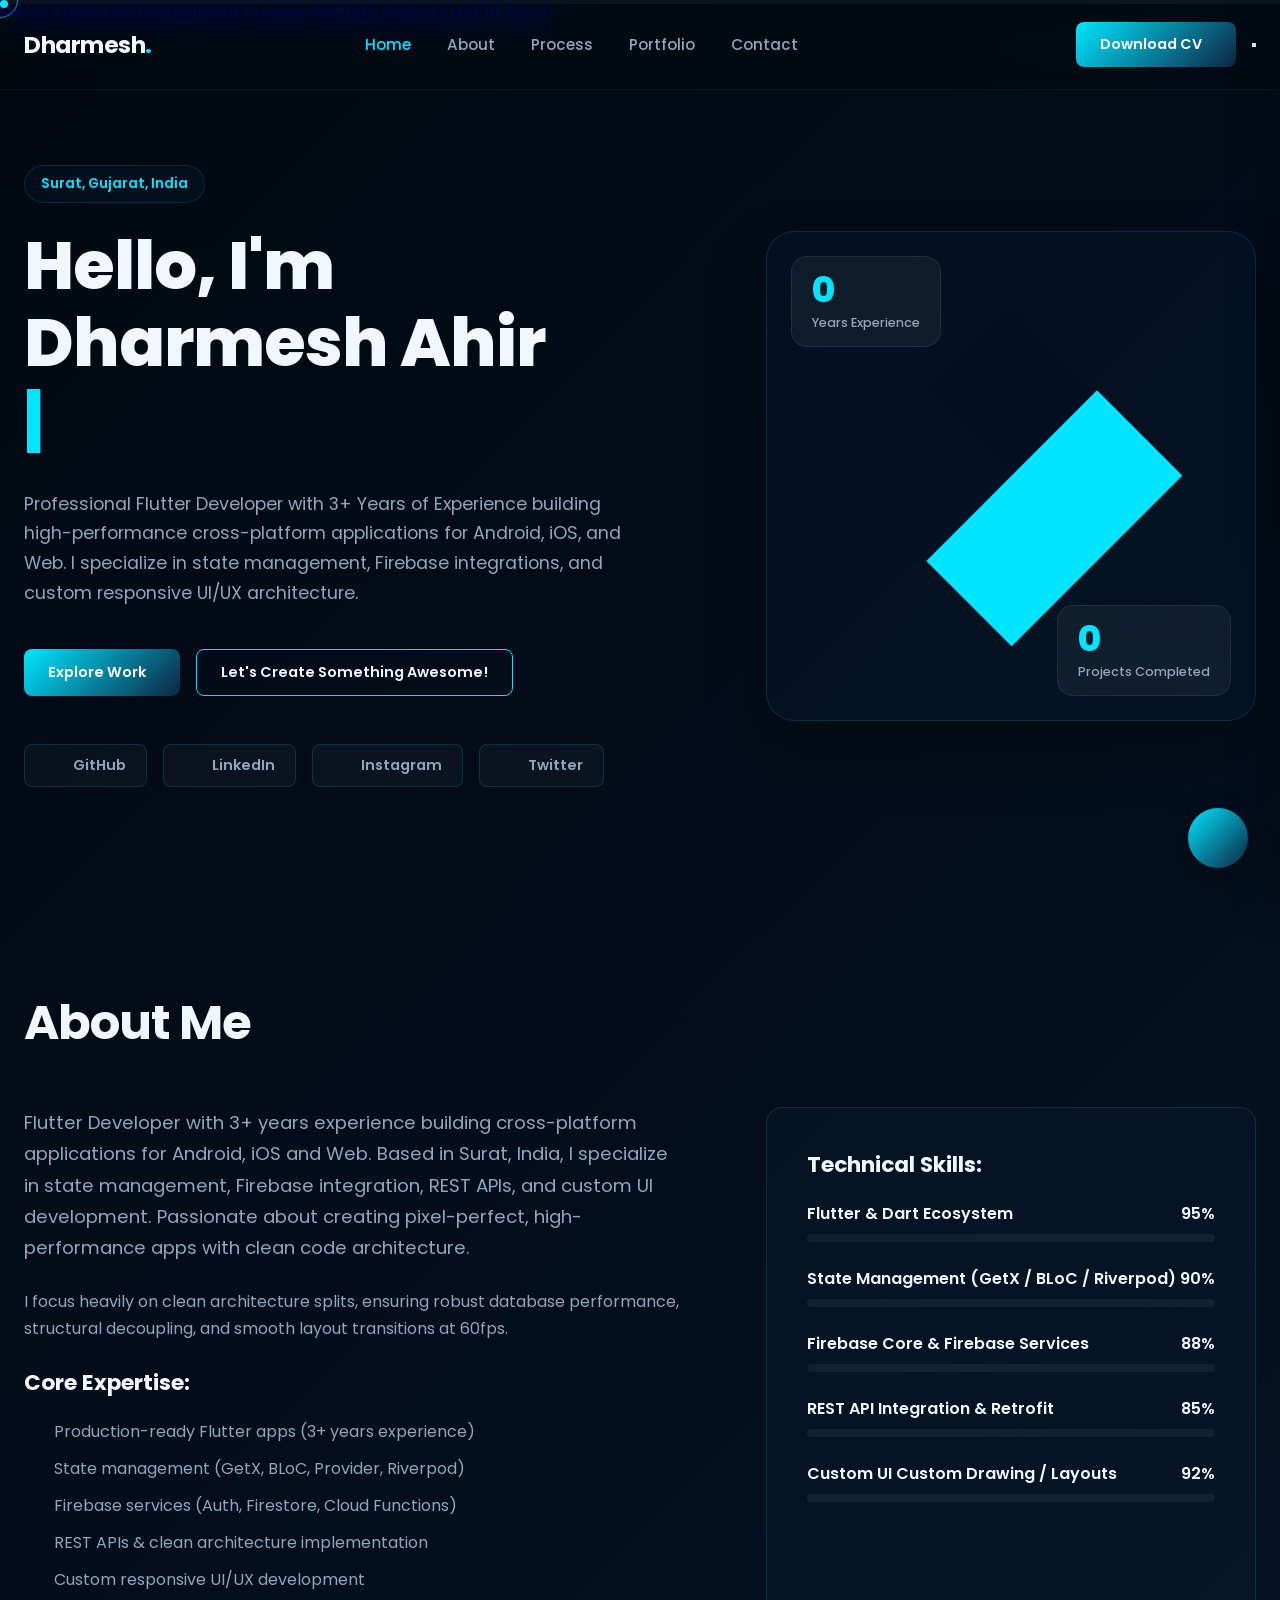
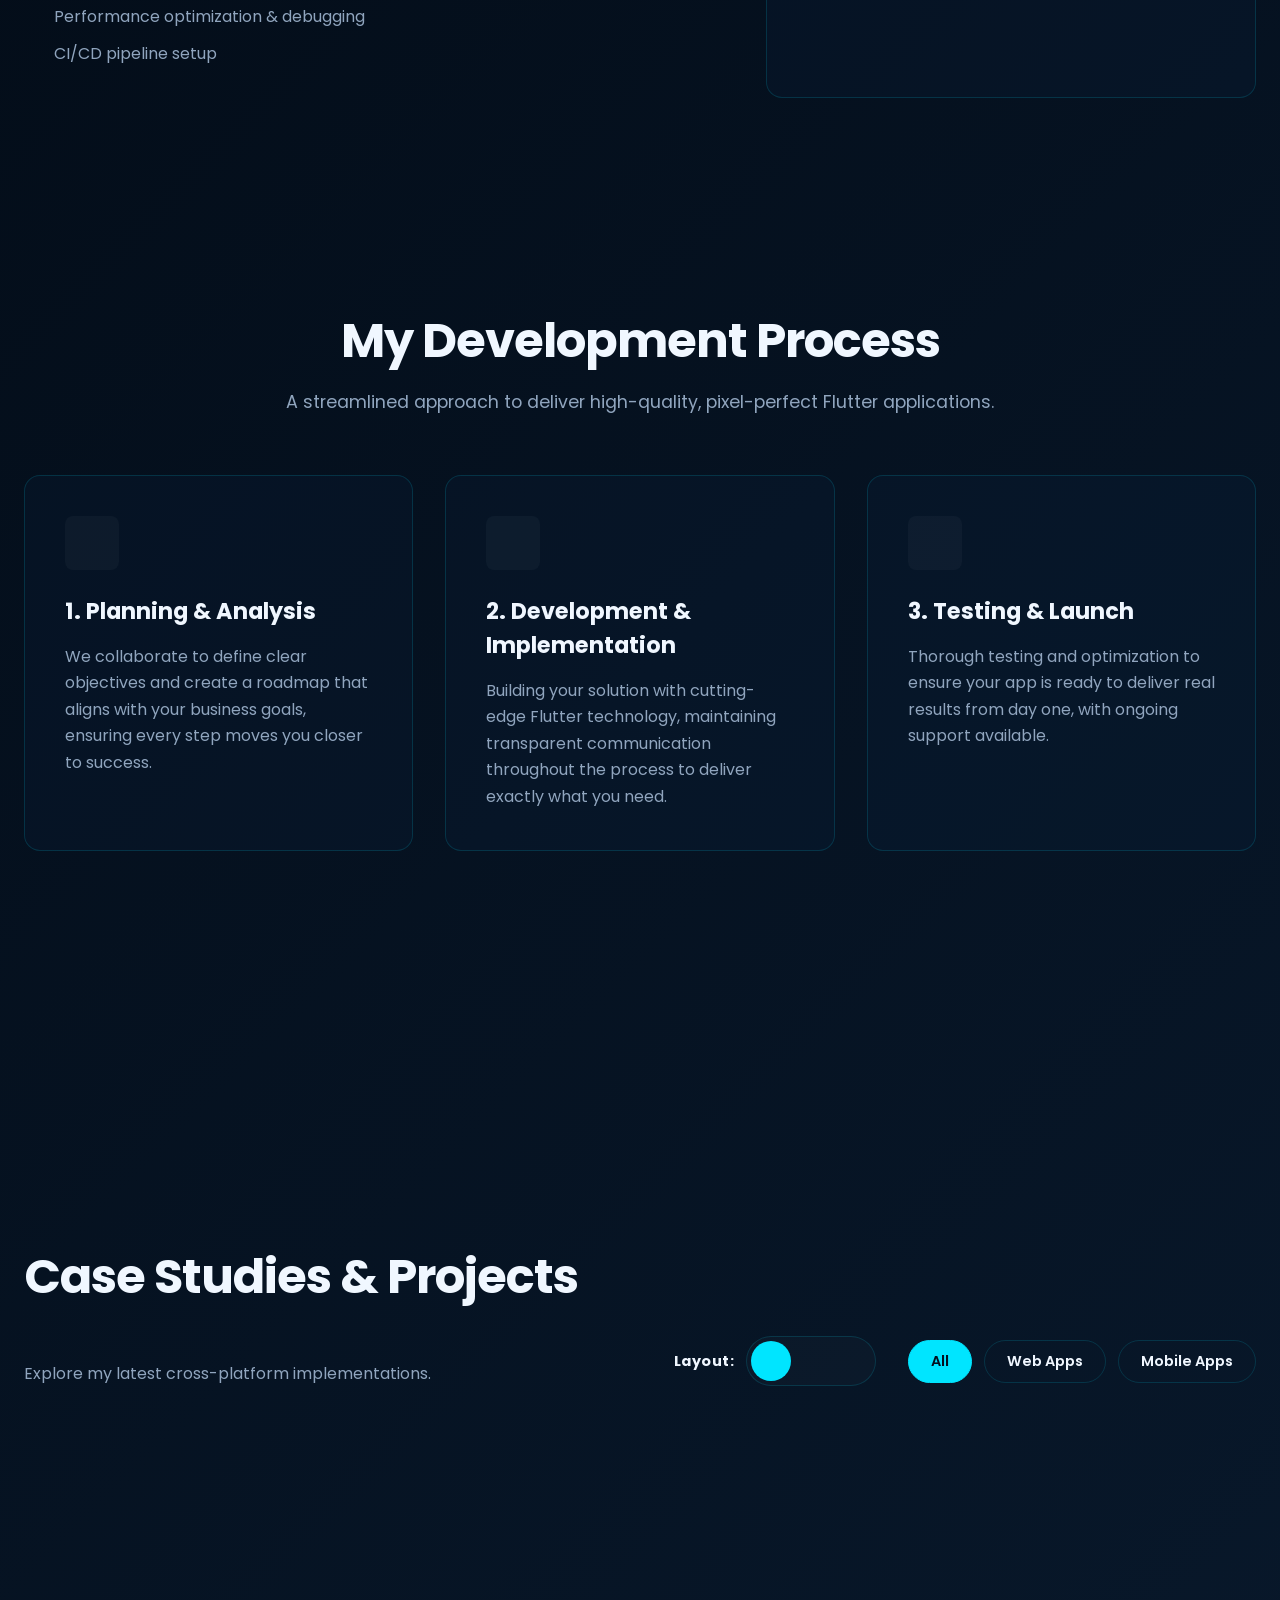
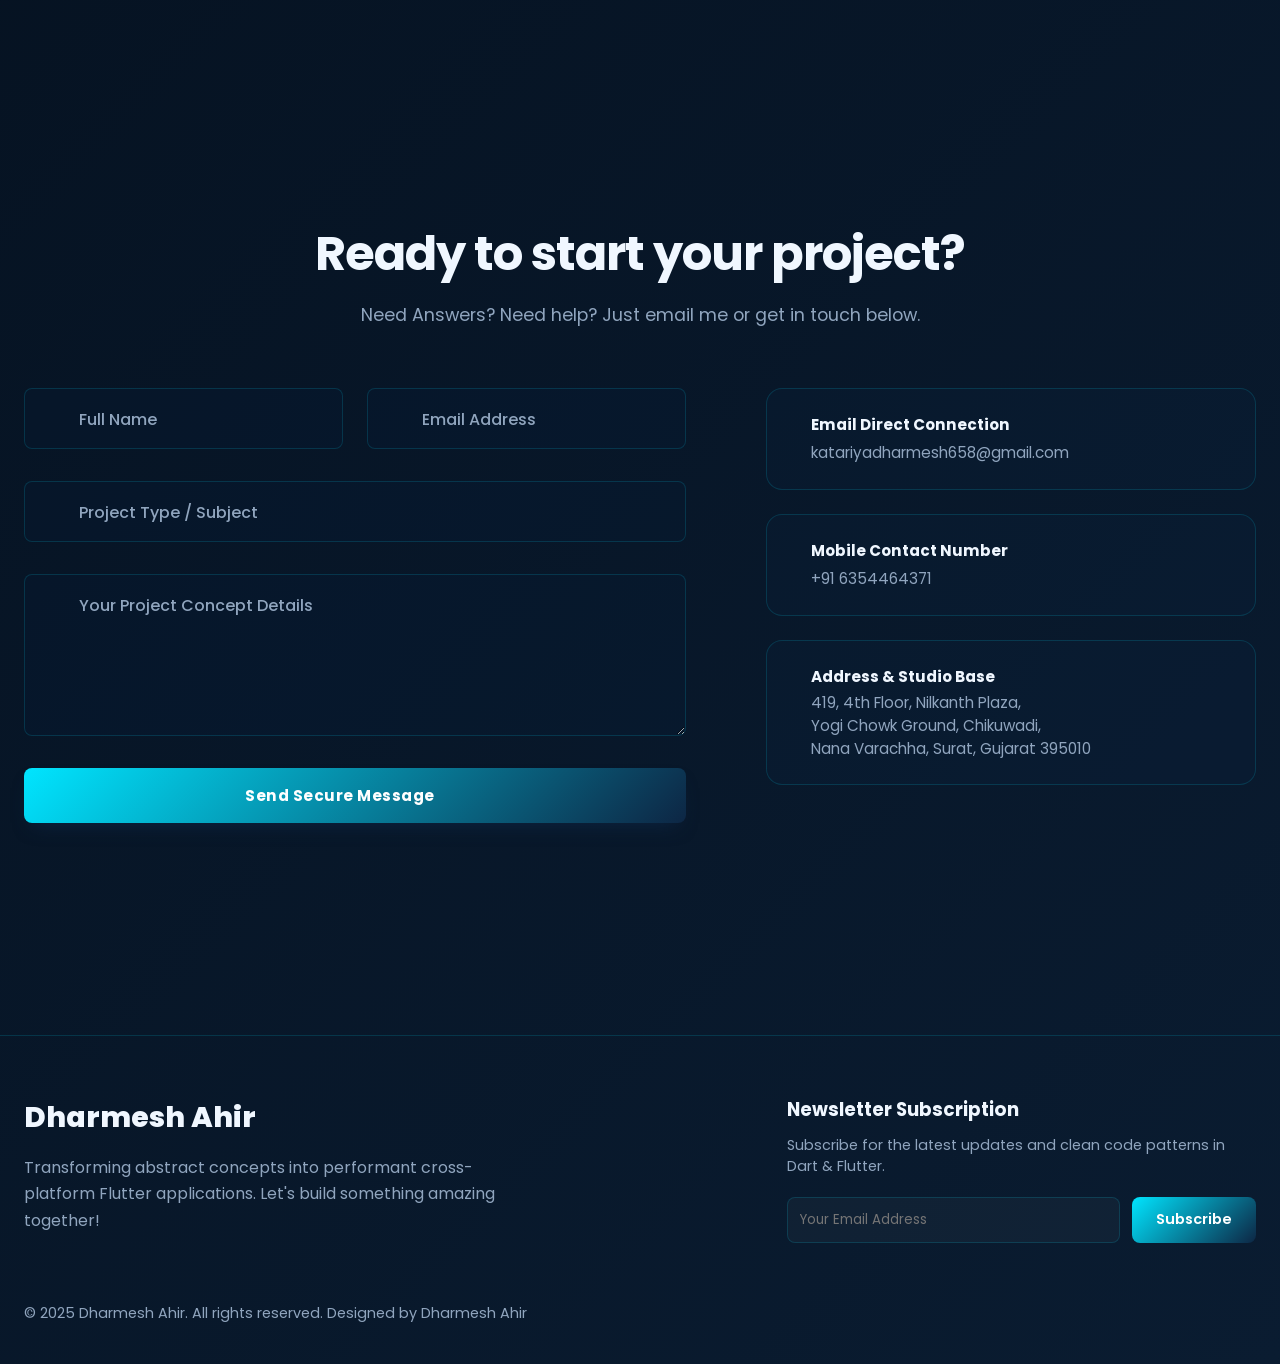
==== index.html @ 15d0f38b "first commit" ====
<!DOCTYPE html>
<html lang="en" data-theme="ocean" data-mode="dark">
<head>
  <meta charset="UTF-8">
  <meta name="viewport" content="width=device-width, initial-scale=1.0">
  <title>Dharmesh Ahir | Flutter Developer Portfolio</title>
  
  <!-- SEO & Open Graph -->
  <meta name="description" content="Portfolio of Dharmesh Ahir, Senior Flutter Developer with 3+ years of experience building cross-platform Android, iOS, and Web solutions. Based in Surat, India.">
  <meta property="og:title" content="Dharmesh Ahir | Flutter Portfolio">
  <meta property="og:description" content="Explore cross-platform applications, high-performance state architectures, and animations built by Dharmesh Ahir.">
  <meta property="og:type" content="website">
  
  <!-- PWA Manifest -->
  <link rel="manifest" href="manifest.json">
  <meta name="theme-color" content="#030f1e">

  <!-- Typography: Poppins -->
  <link rel="preconnect" href="https://fonts.googleapis.com">
  <link rel="preconnect" href="https://fonts.gstatic.com" crossorigin>
  <link href="https://fonts.googleapis.com/css2?family=Poppins:wght@300;400;500;600;700;800&display=swap" rel="stylesheet">
  
  <!-- Separated, Maintainable Modular Stylesheets -->
  <link rel="stylesheet" href="css/base.css">
  <link rel="stylesheet" href="css/themes.css">
  <link rel="stylesheet" href="css/components.css">
  <link rel="stylesheet" href="css/layouts.css">

  <!-- Core Libraries -->
  <script src="https://unpkg.com/lucide@latest"></script>
  <script src="https://cdnjs.cloudflare.com/ajax/libs/three.js/r128/three.min.js"></script>
  <script src="https://cdnjs.cloudflare.com/ajax/libs/gsap/3.12.2/gsap.min.js"></script>
  <script src="https://cdnjs.cloudflare.com/ajax/libs/gsap/3.12.2/ScrollTrigger.min.js"></script>
  <script src="https://cdn.jsdelivr.net/npm/canvas-confetti@1.6.0/dist/confetti.browser.min.js"></script>
</head>
<body>

  <!-- Custom Cursor Elements -->
  <div id="custom-cursor" class="custom-cursor"></div>
  <div id="cursor-follower" class="cursor-follower"></div>

  <!-- Audio Controls -->
  <div class="audio-panel">
    <button id="sound-toggle" class="btn-icon magnetic" aria-label="Toggle Sound Effects">
      <i data-lucide="volume-x"></i>
    </button>
  </div>

  <!-- Custom Preloader -->
  <div id="preloader">
    <div class="preloader-content">
      <div class="logo-animation">
        <span>F</span><span>L</span><span>U</span><span>T</span><span>T</span><span>E</span><span>R</span>
      </div>
      <div class="progress-bar-container">
        <div class="progress-bar-fill"></div>
      </div>
    </div>
  </div>

  <!-- Header Navigation -->
  <header id="site-header">
    <div class="header-container">
      <a href="#" class="logo magnetic">Dharmesh<span class="dot">.</span></a>
      
      <nav class="desktop-nav">
        <a href="#hero" class="nav-link active">Home</a>
        <a href="#about" class="nav-link">About</a>
        <a href="#services" class="nav-link">Process</a>
        <a href="#portfolio" class="nav-link">Portfolio</a>
        <a href="#contact" class="nav-link">Contact</a>
      </nav>

      <div class="nav-actions">
        <!-- Palette Switch Drawer Trigger -->
        <button id="theme-panel-toggle" class="btn-icon magnetic" aria-label="Change Color Theme">
          <i data-lucide="palette"></i>
        </button>
        <!-- Dark/Light Mode Switch -->
        <button id="mode-toggle" class="btn-icon magnetic" aria-label="Toggle Dark/Light Mode">
          <i data-lucide="sun" class="sun-icon"></i>
          <i data-lucide="moon" class="moon-icon"></i>
        </button>
        <!-- CV Trigger -->
        <button id="cv-download-btn" class="btn-primary magnetic">
          <span>Download CV</span>
          <i data-lucide="download"></i>
        </button>
        <!-- Mobile Toggle -->
        <button id="mobile-menu-toggle" class="hamburger magnetic" aria-label="Toggle Mobile Menu">
          <span></span>
          <span></span>
        </button>
      </div>
    </div>
  </header>

  <!-- Mobile Overlay Navigation -->
  <div id="mobile-nav-overlay">
    <nav class="mobile-nav-links">
      <a href="#hero" class="mobile-nav-link">Home</a>
      <a href="#about" class="mobile-nav-link">About Me</a>
      <a href="#services" class="mobile-nav-link">Development Process</a>
      <a href="#portfolio" class="mobile-nav-link">Portfolio Projects</a>
      <a href="#contact" class="mobile-nav-link">Get In Touch</a>
    </nav>
  </div>

  <!-- Color Palette Configurator -->
  <div id="theme-drawer" class="theme-drawer">
    <div class="drawer-header">
      <h3>Choose Theme Color</h3>
      <button id="theme-drawer-close" class="btn-icon" aria-label="Close Theme Drawer"><i data-lucide="x"></i></button>
    </div>
    <div class="theme-presets">
      <button class="theme-preset-btn active" data-theme-val="ocean" style="--btn-color: #00bcd4">Ocean Blue (Default)</button>
      <button class="theme-preset-btn" data-theme-val="forest" style="--btn-color: #2e7d32">Forest Green</button>
      <button class="theme-preset-btn" data-theme-val="sunset" style="--btn-color: #ff5722">Sunset Orange</button>
      <button class="theme-preset-btn" data-theme-val="purple" style="--btn-color: #9c27b0">Royal Purple</button>
      <button class="theme-preset-btn" data-theme-val="cyberpunk" style="--btn-color: #ff007f">Cyberpunk Neon</button>
      <button class="theme-preset-btn" data-theme-val="mono" style="--btn-color: #777777">Minimalist Mono</button>
    </div>
  </div>

  <!-- WebGL Background -->
  <div id="three-canvas-container"></div>

  <!-- Page Scroll Progress Tracker -->
  <div id="scroll-progress-container">
    <div id="scroll-progress-bar"></div>
  </div>

  <!-- Scroll Container -->
  <main id="scroll-container">

    <!-- 1. HERO SECTION -->
    <section id="hero" class="hero-section">
      <div class="hero-grid">
        <div class="hero-text-area">
          <div class="badge-animated">Surat, Gujarat, India</div>
          <h1 class="hero-title">
            Hello, I'm Dharmesh Ahir<br>
            <span class="typewriter-container">
              <span id="typewriter" class="text-accent"></span><span class="cursor-blink">|</span>
            </span>
          </h1>
          <p class="hero-lead">Professional Flutter Developer with 3+ Years of Experience building high-performance cross-platform applications for Android, iOS, and Web. I specialize in state management, Firebase integrations, and custom responsive UI/UX architecture.</p>
          <div class="hero-ctas">
            <a href="#portfolio" class="btn-primary large magnetic"><span>Explore Work</span> <i data-lucide="arrow-right"></i></a>
            <a href="#contact" class="btn-outline large magnetic">Let's Create Something Awesome!</a>
          </div>
          <div class="social-links-row">
            <!-- Dynamic Social Media Icon Buttons targeting absolute links -->
            <a href="https://github.com/katariyadharmesh" target="_blank" rel="noopener noreferrer" class="social-btn-premium magnetic" aria-label="GitHub Profile">
              <i data-lucide="github"></i>
              <span>GitHub</span>
            </a>
            <a href="https://linkedin.com/in/dharmesh-ahir" target="_blank" rel="noopener noreferrer" class="social-btn-premium magnetic" aria-label="LinkedIn Profile">
              <i data-lucide="linkedin"></i>
              <span>LinkedIn</span>
            </a>
            <a href="https://instagram.com/dharmesh_ahir" target="_blank" rel="noopener noreferrer" class="social-btn-premium magnetic" aria-label="Instagram Profile">
              <i data-lucide="instagram"></i>
              <span>Instagram</span>
            </a>
            <a href="https://twitter.com/dharmesh_ahir" target="_blank" rel="noopener noreferrer" class="social-btn-premium magnetic" aria-label="Twitter Profile">
              <i data-lucide="twitter"></i>
              <span>Twitter</span>
            </a>
          </div>
        </div>
        
        <div class="hero-visual-area">
          <div class="profile-card-glow">
            <div class="profile-image-container">
              <!-- Target image is portrait.jpg with a robust, visual SVG mesh fallback -->
              <img src="portrait.jpg" alt="Dharmesh Ahir" onerror="this.style.display='none'; this.nextElementSibling.style.display='flex';" class="profile-portrait-img">
              <div class="profile-inner-mesh" style="display: none;">
                <svg class="flutter-svg-logo" viewBox="0 0 100 100" fill="none" xmlns="http://www.w3.org/2000/svg">
                  <path d="M50 0 L100 50 L75 75 L25 25 Z" fill="url(#blue-grad)" opacity="0.8"/>
                  <path d="M100 50 L50 100 L25 75 L75 25 Z" fill="url(#accent-grad)"/>
                  <defs>
                    <linearGradient id="blue-grad" x1="25" y1="25" x2="100" y2="50">
                      <stop offset="0%" stop-color="var(--primary-color)"/>
                      <stop offset="100%" stop-color="var(--accent-color)"/>
                    </linearGradient>
                    <linearGradient id="accent-grad" x1="25" y1="75" x2="100" y2="50">
                      <stop offset="0%" stop-color="var(--accent-color)"/>
                      <stop offset="100%" stop-color="var(--text-accent)"/>
                    </linearGradient>
                  </defs>
                </svg>
              </div>
            </div>
            <!-- Metrics Overlay -->
            <div class="metrics-overlay-card">
              <span class="metric-num count-up" data-target="3">0</span>
              <span class="metric-lbl">Years Experience</span>
            </div>
            <div class="metrics-overlay-card bottom-right-metric">
              <span class="metric-num count-up" data-target="25">0</span>
              <span class="metric-lbl">Projects Completed</span>
            </div>
          </div>
        </div>
      </div>
    </section>

    <!-- 2. ABOUT ME SECTION -->
    <section id="about" class="about-section scroll-reveal">
      <h2 class="section-title">About Me</h2>
      <div class="about-grid">
        <div class="about-content">
          <p class="about-p-main">Flutter Developer with 3+ years experience building cross-platform applications for Android, iOS and Web. Based in Surat, India, I specialize in state management, Firebase integration, REST APIs, and custom UI development. Passionate about creating pixel-perfect, high-performance apps with clean code architecture.</p>
          <p>I focus heavily on clean architecture splits, ensuring robust database performance, structural decoupling, and smooth layout transitions at 60fps.</p>
          
          <h3 class="subsection-title">Core Expertise:</h3>
          <ul class="expertise-bullets-list">
            <li><i data-lucide="check-circle-2"></i> Production-ready Flutter apps (3+ years experience)</li>
            <li><i data-lucide="check-circle-2"></i> State management (GetX, BLoC, Provider, Riverpod)</li>
            <li><i data-lucide="check-circle-2"></i> Firebase services (Auth, Firestore, Cloud Functions)</li>
            <li><i data-lucide="check-circle-2"></i> REST APIs & clean architecture implementation</li>
            <li><i data-lucide="check-circle-2"></i> Custom responsive UI/UX development</li>
            <li><i data-lucide="check-circle-2"></i> Performance optimization & debugging</li>
            <li><i data-lucide="check-circle-2"></i> CI/CD pipeline setup</li>
          </ul>
        </div>
        
        <div class="skills-showcase">
          <h3 class="subsection-title">Technical Skills:</h3>
          <div class="skills-wrapper">
            <div class="skill-item">
              <div class="skill-info"><span>Flutter & Dart Ecosystem</span><span class="skill-val">95%</span></div>
              <div class="skill-track"><div class="skill-fill" data-progress="95%"></div></div>
            </div>
            <div class="skill-item">
              <div class="skill-info"><span>State Management (GetX / BLoC / Riverpod)</span><span class="skill-val">90%</span></div>
              <div class="skill-track"><div class="skill-fill" data-progress="90%"></div></div>
            </div>
            <div class="skill-item">
              <div class="skill-info"><span>Firebase Core & Firebase Services</span><span class="skill-val">88%</span></div>
              <div class="skill-track"><div class="skill-fill" data-progress="88%"></div></div>
            </div>
            <div class="skill-item">
              <div class="skill-info"><span>REST API Integration & Retrofit</span><span class="skill-val">85%</span></div>
              <div class="skill-track"><div class="skill-fill" data-progress="85%"></div></div>
            </div>
            <div class="skill-item">
              <div class="skill-info"><span>Custom UI Custom Drawing / Layouts</span><span class="skill-val">92%</span></div>
              <div class="skill-track"><div class="skill-fill" data-progress="92%"></div></div>
            </div>
          </div>
        </div>
      </div>
    </section>

    <!-- 3. DEVELOPMENT PROCESS SECTION -->
    <section id="services" class="services-section scroll-reveal">
      <div class="text-center-wrapper">
        <h2 class="section-title text-center">My Development Process</h2>
        <p class="section-subtitle">A streamlined approach to deliver high-quality, pixel-perfect Flutter applications.</p>
      </div>
      <div class="services-grid">
        <div class="service-card tilt-card">
          <div class="service-icon-box"><i data-lucide="compass"></i></div>
          <h3>1. Planning & Analysis</h3>
          <p>We collaborate to define clear objectives and create a roadmap that aligns with your business goals, ensuring every step moves you closer to success.</p>
        </div>
        <div class="service-card tilt-card">
          <div class="service-icon-box"><i data-lucide="layers"></i></div>
          <h3>2. Development & Implementation</h3>
          <p>Building your solution with cutting-edge Flutter technology, maintaining transparent communication throughout the process to deliver exactly what you need.</p>
        </div>
        <div class="service-card tilt-card">
          <div class="service-icon-box"><i data-lucide="rocket"></i></div>
          <h3>3. Testing & Launch</h3>
          <p>Thorough testing and optimization to ensure your app is ready to deliver real results from day one, with ongoing support available.</p>
        </div>
      </div>
    </section>

    <!-- 4. PORTFOLIO SHOWCASE SECTION WITH LIVE LAYOUT CHANGER -->
    <section id="portfolio" class="portfolio-section scroll-reveal">
      <div class="portfolio-header">
        <div>
          <h2 class="section-title">Case Studies & Projects</h2>
          <p class="portfolio-subtitle">Explore my latest cross-platform implementations.</p>
        </div>
        
        <div class="portfolio-controls">
          <!-- 3 Type Layout Switchers -->
          <div class="layout-selector-wrap">
            <span class="layout-lbl text-accent">Layout:</span>
            <div class="layout-btn-group">
              <button class="layout-btn active magnetic" data-layout-val="grid" aria-label="Modern Card Grid Layout"><i data-lucide="grid"></i></button>
              <button class="layout-btn magnetic" data-layout-val="split" aria-label="Interactive Split List Layout"><i data-lucide="columns"></i></button>
              <button class="layout-btn magnetic" data-layout-val="carousel" aria-label="Horizontal Strip Carousel Layout"><i data-lucide="sliders-horizontal"></i></button>
            </div>
          </div>
          
          <div class="filter-tabs">
            <button class="filter-tab-btn active" data-filter="all">All</button>
            <button class="filter-tab-btn" data-filter="web">Web Apps</button>
            <button class="filter-tab-btn" data-filter="mobile">Mobile Apps</button>
          </div>
        </div>
      </div>

      <!-- Portfolio Core Shell: class managed programmatically by app.js -->
      <div class="portfolio-container layout-grid" id="portfolio-grid"></div>
    </section>

    <!-- 5. CONTACT SECTION -->
    <section id="contact" class="contact-section scroll-reveal">
      <div class="text-center-wrapper">
        <h2 class="section-title text-center">Ready to start your project?</h2>
        <p class="section-subtitle">Need Answers? Need help? Just email me or get in touch below.</p>
      </div>
      
      <div class="contact-grid">
        <form id="contact-form" class="contact-form-premium">
          <div class="form-group-row">
            <div class="form-group-premium">
              <span class="premium-field-icon"><i data-lucide="user"></i></span>
              <input type="text" id="name" class="premium-input-field" required placeholder=" ">
              <label for="name" class="premium-field-label">Full Name</label>
              <div class="premium-glow-track"></div>
            </div>
            
            <div class="form-group-premium">
              <span class="premium-field-icon"><i data-lucide="mail"></i></span>
              <input type="email" id="email" class="premium-input-field" required placeholder=" ">
              <label for="email" class="premium-field-label">Email Address</label>
              <div class="premium-glow-track"></div>
            </div>
          </div>

          <div class="form-group-premium">
            <span class="premium-field-icon"><i data-lucide="message-square-more"></i></span>
            <input type="text" id="subject" class="premium-input-field" required placeholder=" ">
            <label for="subject" class="premium-field-label">Project Type / Subject</label>
            <div class="premium-glow-track"></div>
          </div>

          <div class="form-group-premium textarea-premium">
            <span class="premium-field-icon"><i data-lucide="text-quote"></i></span>
            <textarea id="message" class="premium-input-field premium-textarea" required placeholder=" "></textarea>
            <label for="message" class="premium-field-label">Your Project Concept Details</label>
            <div class="premium-glow-track"></div>
          </div>

          <button type="submit" id="form-submit-btn" class="btn-primary-premium magnetic block">
            <span>Send Secure Message</span>
            <i data-lucide="send" class="btn-premium-send-icon"></i>
          </button>
          <div id="form-feedback" class="form-feedback"></div>
        </form>

        <div class="contact-info-cards">
          <div class="info-card">
            <i data-lucide="mail"></i>
            <div>
              <p class="card-title">Email Direct Connection</p>
              <a href="mailto:katariyadharmesh658@gmail.com" class="card-val card-link">katariyadharmesh658@gmail.com</a>
            </div>
          </div>
          <div class="info-card">
            <i data-lucide="phone"></i>
            <div>
              <p class="card-title">Mobile Contact Number</p>
              <a href="tel:+916354464371" class="card-val card-link">+91 6354464371</a>
            </div>
          </div>
          <div class="info-card">
            <i data-lucide="map-pin"></i>
            <div>
              <p class="card-title">Address & Studio Base</p>
              <p class="card-val address-multiline">
                419, 4th Floor, Nilkanth Plaza,<br>
                Yogi Chowk Ground, Chikuwadi,<br>
                Nana Varachha, Surat, Gujarat 395010
              </p>
            </div>
          </div>
        </div>
      </div>
    </section>

    <!-- FOOTER -->
    <footer class="site-footer">
      <div class="footer-top">
        <div class="footer-brand">
          <h3 class="footer-logo">Dharmesh Ahir</h3>
          <p class="footer-description">Transforming abstract concepts into performant cross-platform Flutter applications. Let's build something amazing together!</p>
        </div>
        <div class="footer-newsletter">
          <h4>Newsletter Subscription</h4>
          <p>Subscribe for the latest updates and clean code patterns in Dart & Flutter.</p>
          <div class="newsletter-input-wrap">
            <input type="email" placeholder="Your Email Address" aria-label="Email address for newsletter">
            <button class="btn-primary magnetic" id="newsletter-btn">Subscribe</button>
          </div>
        </div>
      </div>
      
      <div class="footer-bottom">
        <p>&copy; 2025 Dharmesh Ahir. All rights reserved. Designed by Dharmesh Ahir</p>
        <button id="back-to-top" class="btn-icon magnetic" aria-label="Scroll Back to Top"><i data-lucide="arrow-up"></i></button>
      </div>
    </footer>

  </main>

  <!-- AI COMPANION SYSTEM -->
  <div id="ai-chat-bubble" class="ai-bubble magnetic">
    <i data-lucide="sparkles"></i>
  </div>
  <div id="ai-chat-window" class="ai-chat-window">
    <div class="ai-chat-header">
      <h4><i data-lucide="sparkles"></i> Dharmesh's Assistant</h4>
      <button id="ai-chat-close" class="btn-icon" aria-label="Close Assistant"><i data-lucide="x"></i></button>
    </div>
    <div id="ai-chat-messages" class="ai-chat-messages">
      <div class="ai-msg bot">Hello, I'm Dharmesh's synthetic model. Ask me anything regarding his Flutter skillsets, developer experience, or availability!</div>
    </div>
    <div class="ai-chat-input-area">
      <input type="text" id="ai-user-input" placeholder="Ask about state management...">
      <button id="ai-send-btn" class="btn-icon" aria-label="Send query"><i data-lucide="chevron-right"></i></button>
    </div>
  </div>

  <!-- UPGRADED SLIDING GLASS PORTFOLIO MODAL (With robust escape/outside-close triggers) -->
  <div id="project-detail-modal" class="project-modal-overlay">
    <div class="project-modal-content">
      <div class="modal-fixed-header">
        <div class="modal-header-meta">
          <span class="modal-badge" id="modal-project-badge">Category</span>
          <h2 class="modal-title" id="modal-project-title">Project Title</h2>
        </div>
        <button id="modal-close-btn" class="btn-icon modal-close-btn" aria-label="Close Detail Modal">
          <i data-lucide="x"></i>
        </button>
      </div>
      <div class="modal-scrollable-body">
        <div class="modal-tag-row" id="modal-project-tags"></div>
        <div class="modal-action-bar">
          <a href="#" target="_blank" id="modal-project-link" class="btn-primary-modal">
            <span id="modal-button-text">Visit Project</span>
            <i data-lucide="external-link"></i>
          </a>
        </div>
        <div class="modal-text-description" id="modal-project-description"></div>
      </div>
    </div>
  </div>

  <script src="js/app.js"></script>
  <script>
    lucide.createIcons();
    if ('serviceWorker' in navigator) {
      window.addEventListener('load', () => {
        navigator.serviceWorker.register('sw.js').catch(err => {
          console.log("Service Worker Registration Fault", err);
        });
      });
    }
  </script>
</body>
</html>
---- css/base.css ----
/* ==========================================================================
   MANDATORY VARIABLES, FONTS, GLOBAL RESETS, AND SCROLL CONTROLS
   ========================================================================== */
:root {
  --font-primary: 'Poppins', system-ui, -apple-system, sans-serif;
  --transition-smooth: 0.5s cubic-bezier(0.16, 1, 0.3, 1);
  --glass-blur: 16px;
  --border-radius-sm: 8px;
  --border-radius-md: 16px;
  --border-radius-lg: 28px;
}

* {
  box-sizing: border-box;
  margin: 0;
  padding: 0;
  user-select: none;
}

html {
  scroll-behavior: smooth;
  font-size: 16px;
  overflow-x: hidden;
}

body {
  font-family: var(--font-primary);
  background: var(--bg-gradient);
  color: var(--text-primary);
  min-height: 100vh;
  position: relative;
  transition: background var(--transition-smooth);
  cursor: none;
}

/* Custom Cursor Elements */
.custom-cursor {
  width: 8px;
  height: 8px;
  background-color: var(--text-accent);
  border-radius: 50%;
  position: fixed;
  pointer-events: none;
  z-index: 10000;
  transition: transform 0.1s ease-out;
}
.cursor-follower {
  width: 36px;
  height: 36px;
  border: 1.5px solid var(--text-accent);
  border-radius: 50%;
  position: fixed;
  pointer-events: none;
  z-index: 9999;
  transition: transform 0.12s cubic-bezier(0.25, 1, 0.5, 1);
  opacity: 0.65;
}
body:hover .custom-cursor,
body:hover .cursor-follower {
  opacity: 1;
}

/* Scrollbars & Run progress */
::-webkit-scrollbar {
  width: 8px;
}
::-webkit-scrollbar-track {
  background: rgba(0,0,0,0.15);
}
::-webkit-scrollbar-thumb {
  background: var(--accent-color);
  border-radius: 10px;
}

#scroll-progress-container {
  position: fixed;
  top: 0;
  left: 0;
  width: 100%;
  height: 4px;
  background: rgba(255, 255, 255, 0.04);
  z-index: 1000;
}
#scroll-progress-bar {
  height: 100%;
  width: 0%;
  background: linear-gradient(90deg, var(--accent-color), var(--text-accent));
}

#three-canvas-container {
  position: fixed;
  top: 0;
  left: 0;
  width: 100vw;
  height: 100vh;
  z-index: -1;
  pointer-events: none;
}

/* Preloader styles */
#preloader {
  position: fixed;
  top: 0;
  left: 0;
  width: 100vw;
  height: 100vh;
  background: #030f1e;
  z-index: 10000;
  display: flex;
  align-items: center;
  justify-content: center;
}
.preloader-content {
  text-align: center;
}
.logo-animation {
  font-size: 2.5rem;
  font-weight: 800;
  letter-spacing: 4px;
  color: #00e5ff;
  margin-bottom: 24px;
}
.logo-animation span {
  display: inline-block;
  animation: bounceLetter 1.2s infinite ease-in-out;
}
.logo-animation span:nth-child(2) { animation-delay: 0.1s; }
.logo-animation span:nth-child(3) { animation-delay: 0.2s; }
.logo-animation span:nth-child(4) { animation-delay: 0.3s; }
.logo-animation span:nth-child(5) { animation-delay: 0.4s; }
.logo-animation span:nth-child(6) { animation-delay: 0.5s; }
.logo-animation span:nth-child(7) { animation-delay: 0.6s; }

@keyframes bounceLetter {
  0%, 100% { transform: translateY(0); }
  50% { transform: translateY(-15px); }
}

.progress-bar-container {
  width: 200px;
  height: 4px;
  background: rgba(255,255,255,0.05);
  border-radius: 2px;
  overflow: hidden;
  margin: 0 auto;
}
.progress-bar-fill {
  width: 0%;
  height: 100%;
  background: #00e5ff;
}

/* Audio toggle */
.audio-panel {
  position: fixed;
  bottom: 32px;
  left: 32px;
  z-index: 1000;
}
---- css/themes.css ----
/* ==========================================================================
   DYNAMIC PALETTES AND MODE OVERRIDES
   ========================================================================== */

/* default configuration preset: Ocean Blue */
[data-theme="ocean"][data-mode="dark"] {
  --primary-color: #030f1e;
  --secondary-color: #0d2644;
  --accent-color: #00e5ff;
  --text-primary: #f0f7ff;
  --text-secondary: #90a5be;
  --text-accent: #00e5ff;
  --bg-gradient: linear-gradient(135deg, #010811 0%, #0a1c31 100%);
  --card-bg: rgba(13, 38, 68, 0.2);
  --card-border: rgba(0, 229, 255, 0.15);
  --input-focus-border: var(--accent-color);
  --form-input-bg: rgba(13, 38, 68, 0.15);
}
[data-theme="ocean"][data-mode="light"] {
  --primary-color: #f0f7ff;
  --secondary-color: #0288d1;
  --accent-color: #00b0ff;
  --text-primary: #012a4a;
  --text-secondary: #4a607a;
  --text-accent: #0288d1;
  --bg-gradient: linear-gradient(135deg, #ffffff 0%, #e1f5fe 100%);
  --card-bg: rgba(225, 245, 254, 0.6);
  --card-border: rgba(2, 136, 209, 0.15);
  --input-focus-border: var(--accent-color);
  --form-input-bg: rgba(255, 255, 255, 0.85);
}

/* Forest Green */
[data-theme="forest"][data-mode="dark"] {
  --primary-color: #061109;
  --secondary-color: #1a4d2e;
  --accent-color: #4fbc75;
  --text-primary: #f0fbf4;
  --text-secondary: #9cbca4;
  --text-accent: #d4af37; /* Gold Details */
  --bg-gradient: linear-gradient(135deg, #030a05 0%, #0c1c11 100%);
  --card-bg: rgba(26, 77, 46, 0.15);
  --card-border: rgba(79, 188, 117, 0.18);
  --input-focus-border: var(--text-accent);
  --form-input-bg: rgba(26, 77, 46, 0.1);
}
[data-theme="forest"][data-mode="light"] {
  --primary-color: #f1f8f3;
  --secondary-color: #2e7d32;
  --accent-color: #1b5e20;
  --text-primary: #112d15;
  --text-secondary: #4a6650;
  --text-accent: #b58d10;
  --bg-gradient: linear-gradient(135deg, #ffffff 0%, #e8f5e9 100%);
  --card-bg: rgba(232, 245, 233, 0.6);
  --card-border: rgba(46, 125, 50, 0.15);
  --input-focus-border: var(--accent-color);
  --form-input-bg: rgba(255, 255, 255, 0.85);
}

/* Sunset Orange */
[data-theme="sunset"][data-mode="dark"] {
  --primary-color: #1a0a03;
  --secondary-color: #4e1a05;
  --accent-color: #ff5722;
  --text-primary: #fff2ed;
  --text-secondary: #cbaea4;
  --text-accent: #ffb74d;
  --bg-gradient: linear-gradient(135deg, #0a0300 0%, #290e03 100%);
  --card-bg: rgba(78, 26, 5, 0.15);
  --card-border: rgba(255, 87, 34, 0.18);
  --input-focus-border: var(--text-accent);
  --form-input-bg: rgba(78, 26, 5, 0.1);
}
[data-theme="sunset"][data-mode="light"] {
  --primary-color: #fff9f6;
  --secondary-color: #f4511e;
  --accent-color: #e64a19;
  --text-primary: #5d2510;
  --text-secondary: #8c6a5d;
  --text-accent: #e64a19;
  --bg-gradient: linear-gradient(135deg, #ffffff 0%, #fbe9e7 100%);
  --card-bg: rgba(253, 242, 240, 0.6);
  --card-border: rgba(230, 74, 25, 0.15);
  --input-focus-border: var(--accent-color);
  --form-input-bg: rgba(255, 255, 255, 0.85);
}

/* Royal Purple */
[data-theme="purple"][data-mode="dark"] {
  --primary-color: #12031c;
  --secondary-color: #310a4a;
  --accent-color: #e040fb;
  --text-primary: #fcf5ff;
  --text-secondary: #b69ebd;
  --text-accent: #e040fb;
  --bg-gradient: linear-gradient(135deg, #08010d 0%, #210433 100%);
  --card-bg: rgba(49, 10, 74, 0.15);
  --card-border: rgba(224, 64, 251, 0.18);
  --input-focus-border: var(--accent-color);
  --form-input-bg: rgba(49, 10, 74, 0.1);
}
[data-theme="purple"][data-mode="light"] {
  --primary-color: #faf5fc;
  --secondary-color: #8e24aa;
  --accent-color: #7b1fa2;
  --text-primary: #3c094d;
  --text-secondary: #745b7d;
  --text-accent: #8e24aa;
  --bg-gradient: linear-gradient(135deg, #ffffff 0%, #f3e5f5 100%);
  --card-bg: rgba(243, 229, 245, 0.6);
  --card-border: rgba(123, 31, 162, 0.15);
  --input-focus-border: var(--accent-color);
  --form-input-bg: rgba(255, 255, 255, 0.85);
}

/* Cyberpunk Neon */
[data-theme="cyberpunk"][data-mode="dark"] {
  --primary-color: #07000c;
  --secondary-color: #21002e;
  --accent-color: #ff007f;
  --text-primary: #fff2f8;
  --text-secondary: #b293a5;
  --text-accent: #00ffff;
  --bg-gradient: linear-gradient(135deg, #030006 0%, #170020 100%);
  --card-bg: rgba(33, 0, 46, 0.25);
  --card-border: rgba(255, 0, 127, 0.25);
  --input-focus-border: var(--text-accent);
  --form-input-bg: rgba(33, 0, 46, 0.15);
}
[data-theme="cyberpunk"][data-mode="light"] {
  --primary-color: #fff0f6;
  --secondary-color: #d81b60;
  --accent-color: #00838f;
  --text-primary: #4a001f;
  --text-secondary: #7e5c6d;
  --text-accent: #d81b60;
  --bg-gradient: linear-gradient(135deg, #ffffff 0%, #fce4ec 100%);
  --card-bg: rgba(252, 228, 236, 0.6);
  --card-border: rgba(216, 27, 96, 0.15);
  --input-focus-border: var(--accent-color);
  --form-input-bg: rgba(255, 255, 255, 0.85);
}

/* Minimalist Mono */
[data-theme="mono"][data-mode="dark"] {
  --primary-color: #0f0f0f;
  --secondary-color: #242424;
  --accent-color: #888888;
  --text-primary: #f5f5f5;
  --text-secondary: #9c9c9c;
  --text-accent: #ffffff;
  --bg-gradient: linear-gradient(135deg, #050505 0%, #1a1a1a 100%);
  --card-bg: rgba(36, 36, 36, 0.2);
  --card-border: rgba(255, 255, 255, 0.1);
  --input-focus-border: var(--text-accent);
  --form-input-bg: rgba(36, 36, 36, 0.1);
}
[data-theme="mono"][data-mode="light"] {
  --primary-color: #fafafa;
  --secondary-color: #424242;
  --accent-color: #616161;
  --text-primary: #1a1a1a;
  --text-secondary: #666666;
  --text-accent: #000000;
  --bg-gradient: linear-gradient(135deg, #ffffff 0%, #f5f5f5 100%);
  --card-bg: rgba(245, 245, 245, 0.8);
  --card-border: rgba(0, 0, 0, 0.08);
  --input-focus-border: var(--accent-color);
  --form-input-bg: rgba(255, 255, 255, 0.85);
}
---- css/components.css ----
/* ==========================================================================
   BUTTONS, PREMIUM INPUTS, MODALS, THEME PRESETS DRAWER & CHAT BUBBLES
   ========================================================================== */

/* 1. BUTTONS */
.btn-primary {
  background: linear-gradient(135deg, var(--accent-color), var(--secondary-color));
  color: #ffffff;
  border: none;
  padding: 12px 24px;
  font-weight: 600;
  border-radius: var(--border-radius-sm);
  cursor: pointer;
  display: inline-flex;
  align-items: center;
  gap: 10px;
  text-decoration: none;
  font-family: var(--font-primary);
  font-size: 0.9rem;
  transition: transform var(--transition-smooth), box-shadow var(--transition-smooth);
}
.btn-primary:hover {
  box-shadow: 0 12px 25px -10px var(--accent-color);
  transform: translateY(-2px);
}

.btn-outline {
  background: transparent;
  color: var(--text-primary);
  border: 1.5px solid var(--accent-color);
  padding: 12px 24px;
  font-weight: 600;
  border-radius: var(--border-radius-sm);
  cursor: pointer;
  display: inline-flex;
  align-items: center;
  gap: 10px;
  text-decoration: none;
  font-family: var(--font-primary);
  font-size: 0.9rem;
  transition: background-color var(--transition-smooth), color var(--transition-smooth);
}
.btn-outline:hover {
  background-color: var(--accent-color);
  color: #ffffff;
}

.btn-icon {
  background: none;
  border: none;
  color: var(--text-primary);
  font-size: 1.25rem;
  cursor: pointer;
  padding: 8px;
  border-radius: 50%;
  transition: color var(--transition-smooth), background-color var(--transition-smooth);
}
.btn-icon:hover {
  background-color: rgba(255, 255, 255, 0.05);
  color: var(--text-accent);
}

/* 2. PREMIUM INPUT FIELDS WITH DOUBLE GLOWING LINE & ABSOLUTE ICONS */
.contact-form-premium {
  display: flex;
  flex-direction: column;
  gap: 32px;
}

.form-group-premium {
  position: relative;
  width: 100%;
  display: flex;
  align-items: center;
  background: var(--form-input-bg);
  border: 1px solid var(--card-border);
  border-radius: var(--border-radius-sm);
  transition: border-color var(--transition-smooth), background-color var(--transition-smooth);
}

.premium-field-icon {
  display: flex;
  align-items: center;
  justify-content: center;
  padding: 0 18px;
  color: var(--text-secondary);
  transition: color var(--transition-smooth);
}

.premium-input-field {
  width: 100%;
  background: transparent;
  border: none;
  padding: 18px 18px 18px 0px;
  color: var(--text-primary);
  font-family: var(--font-primary);
  font-size: 0.95rem;
  outline: none;
  z-index: 2;
}

.premium-textarea {
  min-height: 160px;
  resize: vertical;
}
.textarea-premium {
  align-items: flex-start;
}
.textarea-premium .premium-field-icon {
  padding-top: 18px;
}

.premium-field-label {
  position: absolute;
  left: 54px;
  top: 18px;
  color: var(--text-secondary);
  pointer-events: none;
  font-weight: 500;
  transition: transform var(--transition-smooth), color var(--transition-smooth);
  z-index: 1;
}

.premium-input-field:focus ~ .premium-field-label,
.premium-input-field:not(:placeholder-shown) ~ .premium-field-label {
  transform: translateY(-28px) scale(0.85);
  color: var(--text-accent);
}

.premium-glow-track {
  position: absolute;
  bottom: -1px;
  left: 50%;
  width: 0;
  height: 2px;
  background: var(--text-accent);
  transition: width var(--transition-smooth), left var(--transition-smooth);
  z-index: 3;
}

.form-group-premium:focus-within {
  border-color: var(--text-accent);
  background: rgba(255, 255, 255, 0.03);
}
.form-group-premium:focus-within .premium-field-icon {
  color: var(--text-accent);
}
.premium-input-field:focus ~ .premium-glow-track {
  width: 100%;
  left: 0;
}

.btn-primary-premium {
  background: linear-gradient(135deg, var(--accent-color), var(--secondary-color));
  color: #ffffff;
  border: none;
  padding: 16px 32px;
  font-weight: 700;
  border-radius: var(--border-radius-sm);
  cursor: pointer;
  display: inline-flex;
  align-items: center;
  justify-content: center;
  gap: 12px;
  text-decoration: none;
  font-family: var(--font-primary);
  font-size: 0.95rem;
  letter-spacing: 0.5px;
  transition: transform var(--transition-smooth), box-shadow var(--transition-smooth);
  box-shadow: 0 10px 20px -10px var(--secondary-color);
}
.btn-primary-premium:hover {
  box-shadow: 0 15px 30px -10px var(--accent-color);
  transform: translateY(-3px);
}
.btn-premium-send-icon {
  width: 18px;
  height: 18px;
}

/* 3. CASE STUDY SLIDING GLASS MODAL WITH BACKDROP BLUR OVERLAYS */
.project-modal-overlay {
  position: fixed;
  top: 0;
  left: 0;
  width: 100vw;
  height: 100vh;
  background: rgba(2, 10, 5, 0.45);
  backdrop-filter: blur(14px);
  -webkit-backdrop-filter: blur(14px);
  z-index: 2000;
  display: flex;
  align-items: center;
  justify-content: flex-end;
  opacity: 0;
  pointer-events: none;
  transition: opacity 0.5s cubic-bezier(0.16, 1, 0.3, 1);
}
.project-modal-overlay.open {
  opacity: 1;
  pointer-events: all;
}

.project-modal-content {
  width: 100%;
  max-width: 680px;
  height: 100%;
  background: rgba(6, 17, 9, 0.92);
  border-left: 1px solid var(--card-border);
  display: flex;
  flex-direction: column;
  transform: translateX(100%);
  transition: transform 0.6s cubic-bezier(0.16, 1, 0.3, 1);
  box-shadow: -20px 0 50px rgba(0, 0, 0, 0.6);
}
.project-modal-overlay.open .project-modal-content {
  transform: translateX(0);
}

.modal-fixed-header {
  padding: 30px;
  border-bottom: 1px solid var(--card-border);
  display: flex;
  justify-content: space-between;
  align-items: center;
}
.modal-header-meta {
  display: flex;
  flex-direction: column;
  gap: 8px;
}
.modal-badge {
  font-size: 0.75rem;
  color: var(--text-accent);
  font-weight: 700;
  text-transform: uppercase;
  letter-spacing: 1.5px;
}
.modal-title {
  font-size: 1.6rem;
  font-weight: 800;
  line-height: 1.25;
}
.modal-close-btn {
  background: rgba(255, 255, 255, 0.03);
  width: 44px;
  height: 44px;
  border-radius: 50%;
  display: flex;
  align-items: center;
  justify-content: center;
}

.modal-scrollable-body {
  flex: 1;
  overflow-y: auto;
  padding: 30px;
}
.modal-tag-row {
  display: flex;
  flex-wrap: wrap;
  gap: 10px;
  margin-bottom: 24px;
}
.modal-tag-badge {
  font-size: 0.75rem;
  background: rgba(255, 255, 255, 0.05);
  border: 1px solid var(--card-border);
  padding: 6px 12px;
  border-radius: 20px;
  color: var(--text-secondary);
}

.modal-action-bar {
  margin-bottom: 30px;
}
.btn-primary-modal {
  background: linear-gradient(135deg, var(--accent-color), var(--secondary-color));
  color: #ffffff;
  border: none;
  padding: 14px 28px;
  font-weight: 700;
  border-radius: var(--border-radius-sm);
  display: inline-flex;
  align-items: center;
  gap: 12px;
  text-decoration: none;
  font-family: var(--font-primary);
}

.modal-text-description {
  font-size: 0.95rem;
  line-height: 1.7;
  color: var(--text-secondary);
  white-space: pre-wrap;
}

/* 4. PREMIUM COMPRESSED EXQUISITE COLOR CHANGER DRAWER */
.theme-drawer {
  position: fixed;
  right: -320px;
  top: 0;
  width: 320px;
  height: 100vh;
  background: var(--primary-color);
  border-left: 1px solid var(--card-border);
  z-index: 1000;
  padding: 40px 24px;
  display: flex;
  flex-direction: column;
  gap: 32px;
  box-shadow: -10px 0 40px rgba(0,0,0,0.3);
  transition: right var(--transition-smooth);
}
.theme-drawer.open {
  right: 0;
}
.drawer-header {
  display: flex;
  justify-content: space-between;
  align-items: center;
}
.theme-presets {
  display: flex;
  flex-direction: column;
  gap: 16px;
}
.theme-preset-btn {
  background: transparent;
  border: 1.5px solid var(--card-border);
  color: var(--text-primary);
  padding: 12px;
  border-radius: var(--border-radius-sm);
  cursor: pointer;
  text-align: left;
  font-family: var(--font-primary);
  font-weight: 600;
  transition: background-color var(--transition-smooth), transform var(--transition-smooth);
  display: flex;
  align-items: center;
  gap: 12px;
}
.theme-preset-btn::before {
  content: '';
  display: inline-block;
  width: 14px;
  height: 14px;
  border-radius: 50%;
  background: var(--btn-color);
}
.theme-preset-btn:hover, .theme-preset-btn.active {
  background-color: rgba(255, 255, 255, 0.05);
  border-color: var(--text-accent);
  transform: scale(1.02);
}

/* 5. INTERACTIVE CHAT COMPANION BUBBLES */
.ai-bubble {
  position: fixed;
  bottom: 32px;
  right: 32px;
  width: 60px;
  height: 60px;
  background: linear-gradient(135deg, var(--accent-color), var(--secondary-color));
  color: #ffffff;
  border-radius: 50%;
  display: flex;
  align-items: center;
  justify-content: center;
  box-shadow: 0 12px 30px rgba(0,0,0,0.35);
  z-index: 800;
  cursor: pointer;
  transition: transform var(--transition-smooth);
}
.ai-bubble:hover {
  transform: scale(1.1);
}

.ai-chat-window {
  position: fixed;
  bottom: 110px;
  right: 32px;
  width: 380px;
  height: 480px;
  background: var(--primary-color);
  border: 1.5px solid var(--card-border);
  border-radius: var(--border-radius-md);
  box-shadow: 0 20px 50px rgba(0,0,0,0.45);
  z-index: 800;
  display: flex;
  flex-direction: column;
  overflow: hidden;
  transform: scale(0.9) translateY(20px);
  opacity: 0;
  pointer-events: none;
  transition: transform var(--transition-smooth), opacity var(--transition-smooth);
}
.ai-chat-window.open {
  transform: scale(1) translateY(0);
  opacity: 1;
  pointer-events: all;
}

.ai-chat-header {
  background: rgba(255,255,255,0.03);
  border-bottom: 1px solid var(--card-border);
  padding: 16px 20px;
  display: flex;
  justify-content: space-between;
  align-items: center;
}
.ai-chat-header h4 {
  font-weight: 700;
  display: flex;
  align-items: center;
  gap: 8px;
}

.ai-chat-messages {
  flex: 1;
  padding: 20px;
  overflow-y: auto;
  display: flex;
  flex-direction: column;
  gap: 16px;
}
.ai-msg {
  padding: 12px 16px;
  border-radius: var(--border-radius-sm);
  max-width: 85%;
  font-size: 0.9rem;
  line-height: 1.45;
}
.ai-msg.bot {
  background: rgba(255,255,255,0.04);
  color: var(--text-primary);
  align-self: flex-start;
}
.ai-msg.user {
  background: var(--text-accent);
  color: var(--primary-color);
  font-weight: 600;
  align-self: flex-end;
}

.ai-chat-input-area {
  display: flex;
  border-top: 1px solid var(--card-border);
  padding: 12px;
  gap: 12px;
}
.ai-chat-input-area input {
  flex: 1;
  background: rgba(255,255,255,0.02);
  border: 1px solid var(--card-border);
  border-radius: var(--border-radius-sm);
  padding: 12px;
  color: var(--text-primary);
  outline: none;
  font-family: var(--font-primary);
}
---- css/layouts.css ----
/* ==========================================================================
   NAVIGATION, FOOTER, SECTION GRIDS, AND 3 PORTFOLIO TYPE LAYOUTS
   ========================================================================== */

/* 1. SECTIONS STRUCTURE */
section {
  max-width: 1300px;
  margin: 0 auto;
  padding: 140px 24px 60px 24px;
  min-height: calc(100vh - 140px);
  display: flex;
  flex-direction: column;
  justify-content: center;
}
.section-title {
  font-size: clamp(2rem, 5vw, 3rem);
  font-weight: 700;
  margin-bottom: 48px;
  color: var(--text-primary);
  letter-spacing: -1px;
}

.text-center-wrapper {
  text-align: center;
  margin-bottom: 60px;
}
.text-center-wrapper .section-title {
  margin-bottom: 12px;
}
.section-subtitle {
  color: var(--text-secondary);
  font-size: 1.1rem;
}

/* 2. HEADER CONTAINER */
#site-header {
  position: fixed;
  top: 0;
  left: 0;
  width: 100%;
  z-index: 900;
  background: rgba(2, 10, 5, 0.2);
  backdrop-filter: blur(var(--glass-blur));
  -webkit-backdrop-filter: blur(var(--glass-blur));
  border-bottom: 1px solid rgba(255, 255, 255, 0.04);
  transition: padding var(--transition-smooth), background var(--transition-smooth);
}
#site-header.scrolled {
  padding: 6px 0;
  background: var(--primary-color);
  box-shadow: 0 12px 40px -15px rgba(0,0,0,0.4);
}

.header-container {
  max-width: 1300px;
  margin: 0 auto;
  padding: 22px 24px;
  display: flex;
  justify-content: space-between;
  align-items: center;
}

.logo {
  font-weight: 700;
  font-size: 1.45rem;
  color: var(--text-primary);
  text-decoration: none;
  letter-spacing: -0.5px;
}
.logo .dot {
  color: var(--text-accent);
}

.desktop-nav {
  display: flex;
  gap: 36px;
}
.nav-link {
  font-weight: 500;
  color: var(--text-secondary);
  text-decoration: none;
  font-size: 0.95rem;
  transition: color var(--transition-smooth);
}
.nav-link:hover, .nav-link.active {
  color: var(--text-accent);
}

.nav-actions {
  display: flex;
  align-items: center;
  gap: 16px;
}

/* 3. HERO GRID */
.hero-grid {
  display: grid;
  grid-template-columns: 1.15fr 0.85fr;
  gap: 80px;
  align-items: center;
}
.badge-animated {
  display: inline-block;
  padding: 8px 16px;
  background: var(--card-bg);
  border: 1px solid var(--card-border);
  border-radius: 30px;
  font-size: 0.85rem;
  font-weight: 600;
  color: var(--text-accent);
  margin-bottom: 24px;
}
.hero-title {
  font-size: clamp(2.4rem, 5.5vw, 4.2rem);
  line-height: 1.15;
  font-weight: 800;
  margin-bottom: 24px;
  letter-spacing: -1px;
}
.typewriter-container {
  display: inline-block;
  min-height: 1.25em;
}
.cursor-blink {
  animation: blink 0.8s infinite;
  color: var(--text-accent);
}
@keyframes blink {
  0%, 100% { opacity: 1; }
  50% { opacity: 0; }
}

.hero-lead {
  font-size: 1.1rem;
  line-height: 1.7;
  color: var(--text-secondary);
  margin-bottom: 40px;
  max-width: 600px;
}
.hero-ctas {
  display: flex;
  flex-wrap: wrap;
  gap: 16px;
  margin-bottom: 48px;
}

/* HIGH-END SOCIAL MEDIA BUTTONS */
.social-links-row {
  display: flex;
  gap: 16px;
  flex-wrap: wrap;
}
.social-btn-premium {
  display: inline-flex;
  align-items: center;
  gap: 10px;
  background: rgba(255, 255, 255, 0.03);
  border: 1px solid var(--card-border);
  padding: 10px 20px;
  border-radius: var(--border-radius-sm);
  color: var(--text-secondary);
  text-decoration: none;
  font-family: var(--font-primary);
  font-weight: 600;
  font-size: 0.9rem;
  transition: border-color var(--transition-smooth), background-color var(--transition-smooth), color var(--transition-smooth);
}
.social-btn-premium i {
  width: 18px;
  height: 18px;
}
.social-btn-premium:hover {
  background-color: rgba(255, 255, 255, 0.05);
  border-color: var(--text-accent);
  color: var(--text-accent);
}

.profile-card-glow {
  position: relative;
  width: 100%;
  aspect-ratio: 1;
  border-radius: var(--border-radius-lg);
  background: var(--card-bg);
  border: 1.5px solid var(--card-border);
  display: flex;
  align-items: center;
  justify-content: center;
  overflow: hidden;
  box-shadow: 0 30px 60px rgba(0,0,0,0.3);
}
.profile-image-container {
  width: 100%;
  height: 100%;
  display: flex;
  align-items: center;
  justify-content: center;
}
.profile-portrait-img {
  width: 100%;
  height: 100%;
  object-fit: cover;
  transition: scale 0.8s cubic-bezier(0.16, 1, 0.3, 1);
}
.profile-card-glow:hover .profile-portrait-img {
  scale: 1.05;
}

.profile-inner-mesh {
  width: 70%;
  height: 70%;
  display: flex;
  align-items: center;
  justify-content: center;
}
.flutter-svg-logo {
  width: 100%;
  height: auto;
  animation: float 6s ease-in-out infinite;
}
@keyframes float {
  0%, 100% { transform: translateY(0) rotate(0deg); }
  50% { transform: translateY(-12px) rotate(3deg); }
}

.metrics-overlay-card {
  position: absolute;
  top: 24px;
  left: 24px;
  background: rgba(255, 255, 255, 0.05);
  backdrop-filter: blur(var(--glass-blur));
  -webkit-backdrop-filter: blur(var(--glass-blur));
  padding: 14px 20px;
  border-radius: var(--border-radius-md);
  border: 1px solid rgba(255, 255, 255, 0.08);
  display: flex;
  flex-direction: column;
}
.bottom-right-metric {
  top: auto;
  left: auto;
  bottom: 24px;
  right: 24px;
}
.metric-num {
  font-size: 2.2rem;
  font-weight: 800;
  color: var(--text-accent);
  line-height: 1.1;
}
.metric-lbl {
  font-size: 0.8rem;
  color: var(--text-secondary);
  font-weight: 500;
  margin-top: 4px;
}

/* 4. ABOUT GRID */
.about-grid {
  display: grid;
  grid-template-columns: 1.15fr 0.85fr;
  gap: 80px;
}
.about-p-main {
  font-size: 1.15rem;
  line-height: 1.75;
  color: var(--text-secondary);
  margin-bottom: 24px;
}
.about-content p {
  line-height: 1.7;
  color: var(--text-secondary);
  margin-bottom: 24px;
}

.subsection-title {
  font-size: 1.35rem;
  font-weight: 700;
  margin-bottom: 20px;
  color: var(--text-primary);
}

.expertise-bullets-list {
  list-style: none;
  display: flex;
  flex-direction: column;
  gap: 12px;
  margin-bottom: 32px;
}
.expertise-bullets-list li {
  display: flex;
  align-items: center;
  gap: 12px;
  color: var(--text-secondary);
}
.expertise-bullets-list li i {
  color: var(--text-accent);
  width: 18px;
  height: 18px;
}

.skills-showcase {
  background: var(--card-bg);
  border: 1.5px solid var(--card-border);
  padding: 40px;
  border-radius: var(--border-radius-md);
}
.skills-wrapper {
  display: flex;
  flex-direction: column;
  gap: 24px;
}
.skill-item {
  display: flex;
  flex-direction: column;
  gap: 8px;
}
.skill-info {
  display: flex;
  justify-content: space-between;
  font-weight: 600;
}
.skill-track {
  width: 100%;
  height: 8px;
  background: rgba(255,255,255,0.05);
  border-radius: 4px;
  overflow: hidden;
}
.skill-fill {
  height: 100%;
  background: linear-gradient(90deg, var(--accent-color), var(--text-accent));
  width: 0%;
  transition: width 1.5s cubic-bezier(0.16, 1, 0.3, 1);
}

/* 5. PROCESS GRID */
.services-grid {
  display: grid;
  grid-template-columns: repeat(auto-fit, minmax(320px, 1fr));
  gap: 32px;
}
.service-card {
  background: var(--card-bg);
  border: 1.5px solid var(--card-border);
  padding: 40px;
  border-radius: var(--border-radius-md);
  transition: transform var(--transition-smooth), border-color var(--transition-smooth);
}
.service-card:hover {
  border-color: var(--text-accent);
  transform: translateY(-8px);
}
.service-icon-box {
  width: 54px;
  height: 54px;
  background: rgba(255,255,255,0.03);
  border-radius: var(--border-radius-sm);
  display: flex;
  align-items: center;
  justify-content: center;
  color: var(--text-accent);
  margin-bottom: 24px;
}
.service-card h3 {
  font-size: 1.4rem;
  margin-bottom: 16px;
  font-weight: 700;
}
.service-card p {
  color: var(--text-secondary);
  line-height: 1.65;
}

/* 6. PORTFOLIO VIEW CONTROLS & DESIGNS */
.portfolio-header {
  display: flex;
  justify-content: space-between;
  align-items: flex-end;
  margin-bottom: 48px;
  flex-wrap: wrap;
  gap: 24px;
}
.portfolio-controls {
  display: flex;
  align-items: center;
  gap: 32px;
  flex-wrap: wrap;
}

/* Layout selection widgets */
.layout-selector-wrap {
  display: flex;
  align-items: center;
  gap: 12px;
}
.layout-lbl {
  font-weight: 700;
  font-size: 0.9rem;
  letter-spacing: 0.5px;
}
.layout-btn-group {
  display: flex;
  background: rgba(255,255,255,0.02);
  border: 1.5px solid var(--card-border);
  padding: 4px;
  border-radius: 30px;
}
.layout-btn {
  background: transparent;
  border: none;
  color: var(--text-secondary);
  width: 40px;
  height: 40px;
  border-radius: 50%;
  cursor: pointer;
  display: flex;
  align-items: center;
  justify-content: center;
  transition: color var(--transition-smooth), background var(--transition-smooth);
}
.layout-btn:hover, .layout-btn.active {
  background: var(--text-accent);
  color: var(--primary-color) !important;
}

.portfolio-subtitle {
  color: var(--text-secondary);
  margin-top: 8px;
}
.filter-tabs {
  display: flex;
  gap: 12px;
}
.filter-tab-btn {
  background: transparent;
  border: 1.5px solid var(--card-border);
  color: var(--text-primary);
  padding: 10px 22px;
  border-radius: 30px;
  cursor: pointer;
  font-family: var(--font-primary);
  font-weight: 600;
  font-size: 0.9rem;
  transition: background-color var(--transition-smooth), border-color var(--transition-smooth), color var(--transition-smooth);
}
.filter-tab-btn.active, .filter-tab-btn:hover {
  background-color: var(--text-accent);
  color: var(--primary-color);
  border-color: var(--text-accent);
}

/* Dynamic Abstract Gradients for Mock Screens */
.project-media-wrapper {
  position: relative;
  aspect-ratio: 16/10;
  background: rgba(255,255,255,0.02);
}
.mock-screenshot {
  width: 100%;
  height: 100%;
  background-size: cover;
  background-position: center;
}
.project-image-web-helix { background-image: radial-gradient(circle, var(--accent-color) 12%, transparent 13%); background-size: 24px 24px; }
.project-image-web-resido { background-image: repeating-linear-gradient(45deg, var(--secondary-color), var(--secondary-color) 12px, transparent 12px, transparent 24px); }
.project-image-web-mtz { background-image: radial-gradient(circle at 50% 50%, var(--text-accent) 25%, transparent 65%); }
.project-image-mobile-khata { background-image: linear-gradient(135deg, var(--accent-color) 0%, var(--secondary-color) 100%); }
.project-image-mobile-patel { background-image: repeating-radial-gradient(circle, var(--secondary-color), var(--primary-color) 40px); }
.project-image-mobile-news { background-image: linear-gradient(to right, var(--text-accent), transparent); }
.project-image-web-roommatik { background-image: radial-gradient(circle, var(--secondary-color) 20%, transparent 80%); }
.project-image-mobile-viosa { background-image: repeating-linear-gradient(0deg, var(--accent-color) 0px, var(--accent-color) 5px, transparent 5px, transparent 10px); }

.project-overlay {
  position: absolute;
  top: 0;
  left: 0;
  width: 100%;
  height: 100%;
  background: rgba(3, 10, 5, 0.85);
  display: flex;
  align-items: center;
  justify-content: center;
  opacity: 0;
  transition: opacity var(--transition-smooth);
}
.project-info {
  padding: 24px;
}
.proj-badge {
  font-size: 0.75rem;
  text-transform: uppercase;
  letter-spacing: 1.5px;
  color: var(--text-accent);
  font-weight: 700;
  display: block;
  margin-bottom: 8px;
}
.project-info h3 {
  font-size: 1.35rem;
  margin-bottom: 12px;
  font-weight: 700;
}
.project-info p {
  color: var(--text-secondary);
  font-size: 0.95rem;
  line-height: 1.6;
}
.btn-text-link {
  background: none;
  border: none;
  color: var(--text-accent);
  font-family: var(--font-primary);
  font-weight: 600;
  cursor: pointer;
  margin-top: 16px;
  display: inline-flex;
  align-items: center;
  gap: 8px;
  font-size: 0.9rem;
  transition: color var(--transition-smooth);
}
.btn-text-link:hover {
  color: var(--accent-color);
}
.btn-icon.circle {
  background: #ffffff;
  color: #030a05 !important;
  width: 54px;
  height: 54px;
  display: flex;
  align-items: center;
  justify-content: center;
  box-shadow: 0 10px 20px rgba(0,0,0,0.2);
}

/* ==========================================================================
   THE 3 PORTFOLIO PRESENTATION LAYOUT TYPES
   ========================================================================== */

/* LAYOUT 1: Grid Narrative (Modern asymmetrical grid setup) */
.portfolio-container.layout-grid {
  display: grid;
  grid-template-columns: repeat(auto-fit, minmax(360px, 1fr));
  gap: 32px;
}
.portfolio-container.layout-grid .project-card {
  background: var(--card-bg);
  border: 1.5px solid var(--card-border);
  border-radius: var(--border-radius-md);
  overflow: hidden;
  transition: transform var(--transition-smooth);
}
.portfolio-container.layout-grid .project-card:hover {
  transform: translateY(-8px);
}
.portfolio-container.layout-grid .project-card:hover .project-overlay {
  opacity: 1;
}

/* LAYOUT 2: Interactive Split List */
.portfolio-container.layout-split {
  display: grid;
  grid-template-columns: 1.1fr 0.9fr;
  gap: 40px;
  align-items: stretch;
  background: rgba(255, 255, 255, 0.01);
  border: 1px solid var(--card-border);
  border-radius: var(--border-radius-lg);
  padding: 40px;
}
.portfolio-container.layout-split .project-card {
  display: flex;
  flex-direction: column;
  justify-content: center;
  padding: 24px;
  border-bottom: 1px solid var(--card-border);
  background: transparent;
}
.portfolio-container.layout-split .project-card:last-child {
  border-bottom: none;
}
.portfolio-container.layout-split .project-media-wrapper {
  display: none; /* Media hidden on row - featured on absolute display panel */
}
/* Absolute custom visual display panel injected programmatically */
.split-preview-panel {
  width: 100%;
  height: 100%;
  border-radius: var(--border-radius-md);
  background: var(--card-bg);
  border: 1px solid var(--card-border);
  display: flex;
  align-items: center;
  justify-content: center;
  overflow: hidden;
  position: relative;
  min-height: 400px;
}
.split-preview-screen {
  width: 100%;
  height: 100%;
  background-size: cover;
  background-position: center;
  transition: background-image 0.5s ease-in-out;
}
@media (max-width: 900px) {
  .portfolio-container.layout-split {
    grid-template-columns: 1fr;
  }
  .split-preview-panel {
    display: none;
  }
}

/* LAYOUT 3: Horizontal Minimalist Strip/Carousel Scroller */
.portfolio-container.layout-carousel {
  display: flex;
  overflow-x: auto;
  gap: 32px;
  padding: 20px 0 40px 0;
  scroll-snap-type: x mandatory;
  scrollbar-width: thin;
}
.portfolio-container.layout-carousel .project-card {
  flex: 0 0 420px;
  background: var(--card-bg);
  border: 1.5px solid var(--card-border);
  border-radius: var(--border-radius-md);
  overflow: hidden;
  scroll-snap-align: start;
  transition: transform var(--transition-smooth);
}
.portfolio-container.layout-carousel .project-card:hover {
  transform: scale(1.02);
}
.portfolio-container.layout-carousel .project-card:hover .project-overlay {
  opacity: 1;
}
@media (max-width: 580px) {
  .portfolio-container.layout-carousel .project-card {
    flex: 0 0 100%;
  }
}

/* 7. CONTACT GRID */
.contact-grid {
  display: grid;
  grid-template-columns: 1.15fr 0.85fr;
  gap: 80px;
}
.form-group-row {
  display: grid;
  grid-template-columns: 1fr 1fr;
  gap: 24px;
}
@media (max-width: 580px) {
  .form-group-row {
    grid-template-columns: 1fr;
  }
}

.contact-info-cards {
  display: flex;
  flex-direction: column;
  gap: 24px;
}
.info-card {
  background: var(--card-bg);
  border: 1.5px solid var(--card-border);
  padding: 24px;
  border-radius: var(--border-radius-md);
  display: flex;
  align-items: center;
  gap: 20px;
}
.info-card i {
  color: var(--text-accent);
  font-size: 1.6rem;
}
.card-title {
  font-weight: 700;
  margin-bottom: 4px;
  font-size: 0.95rem;
}
.card-val {
  color: var(--text-secondary);
  font-size: 0.95rem;
}
.card-link {
  text-decoration: none;
  transition: color var(--transition-smooth);
}
.card-link:hover {
  color: var(--text-accent);
}
.address-multiline {
  line-height: 1.5;
}

/* 8. FOOTER */
.site-footer {
  border-top: 1px solid var(--card-border);
  padding: 60px 24px 40px 24px;
  margin-top: 120px;
}
.footer-top {
  max-width: 1300px;
  margin: 0 auto 60px auto;
  display: grid;
  grid-template-columns: 1.2fr 0.8fr;
  gap: 60px;
}
.footer-logo {
  font-size: 1.8rem;
  font-weight: 800;
  margin-bottom: 16px;
}
.footer-description {
  color: var(--text-secondary);
  max-width: 500px;
  line-height: 1.65;
}
.footer-newsletter h4 {
  font-size: 1.15rem;
  font-weight: 700;
  margin-bottom: 12px;
}
.footer-newsletter p {
  color: var(--text-secondary);
  font-size: 0.9rem;
  margin-bottom: 20px;
}
.newsletter-input-wrap {
  display: flex;
  gap: 12px;
}
.newsletter-input-wrap input {
  flex: 1;
  background: rgba(255,255,255,0.03);
  border: 1.5px solid var(--card-border);
  border-radius: var(--border-radius-sm);
  padding: 12px;
  color: var(--text-primary);
  outline: none;
  font-family: var(--font-primary);
}

.footer-bottom {
  max-width: 1300px;
  margin: 0 auto;
  display: flex;
  justify-content: space-between;
  align-items: center;
  flex-wrap: wrap;
  gap: 24px;
}
.footer-bottom p {
  color: var(--text-secondary);
  font-size: 0.9rem;
}
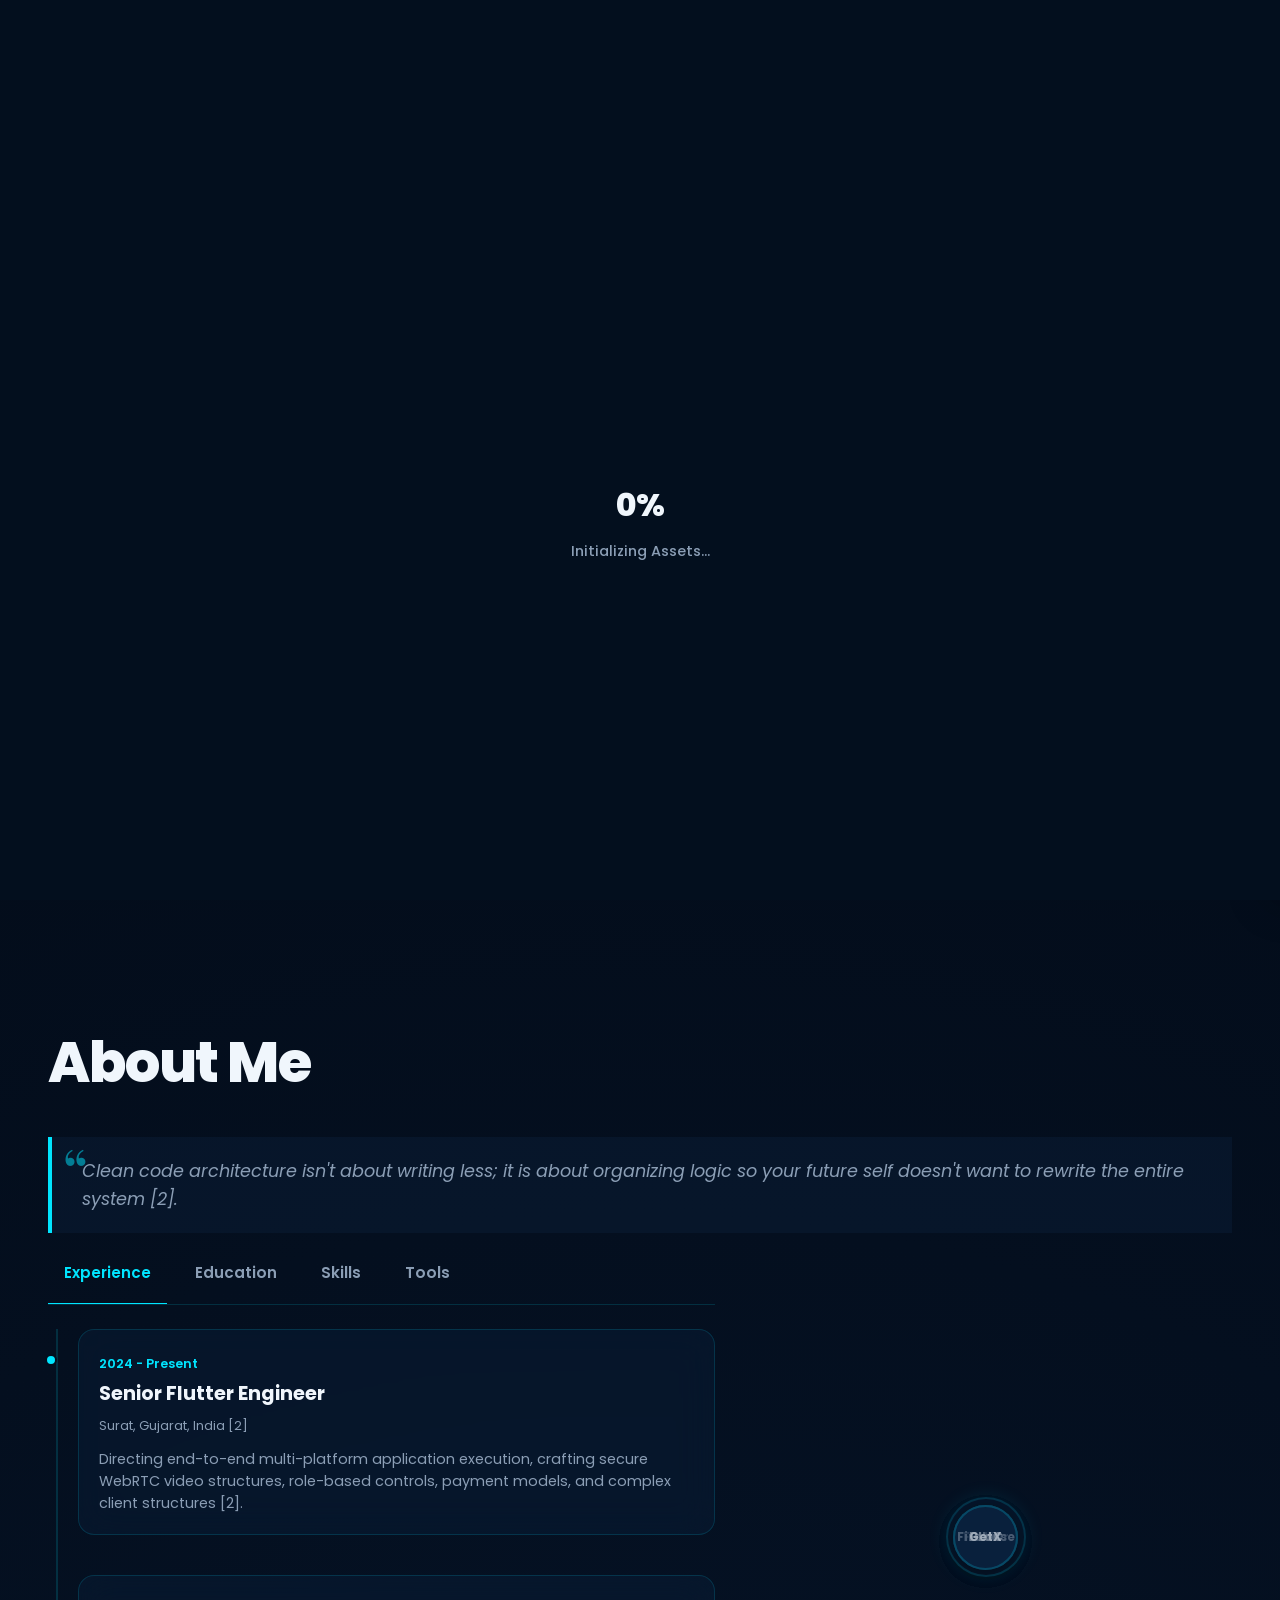
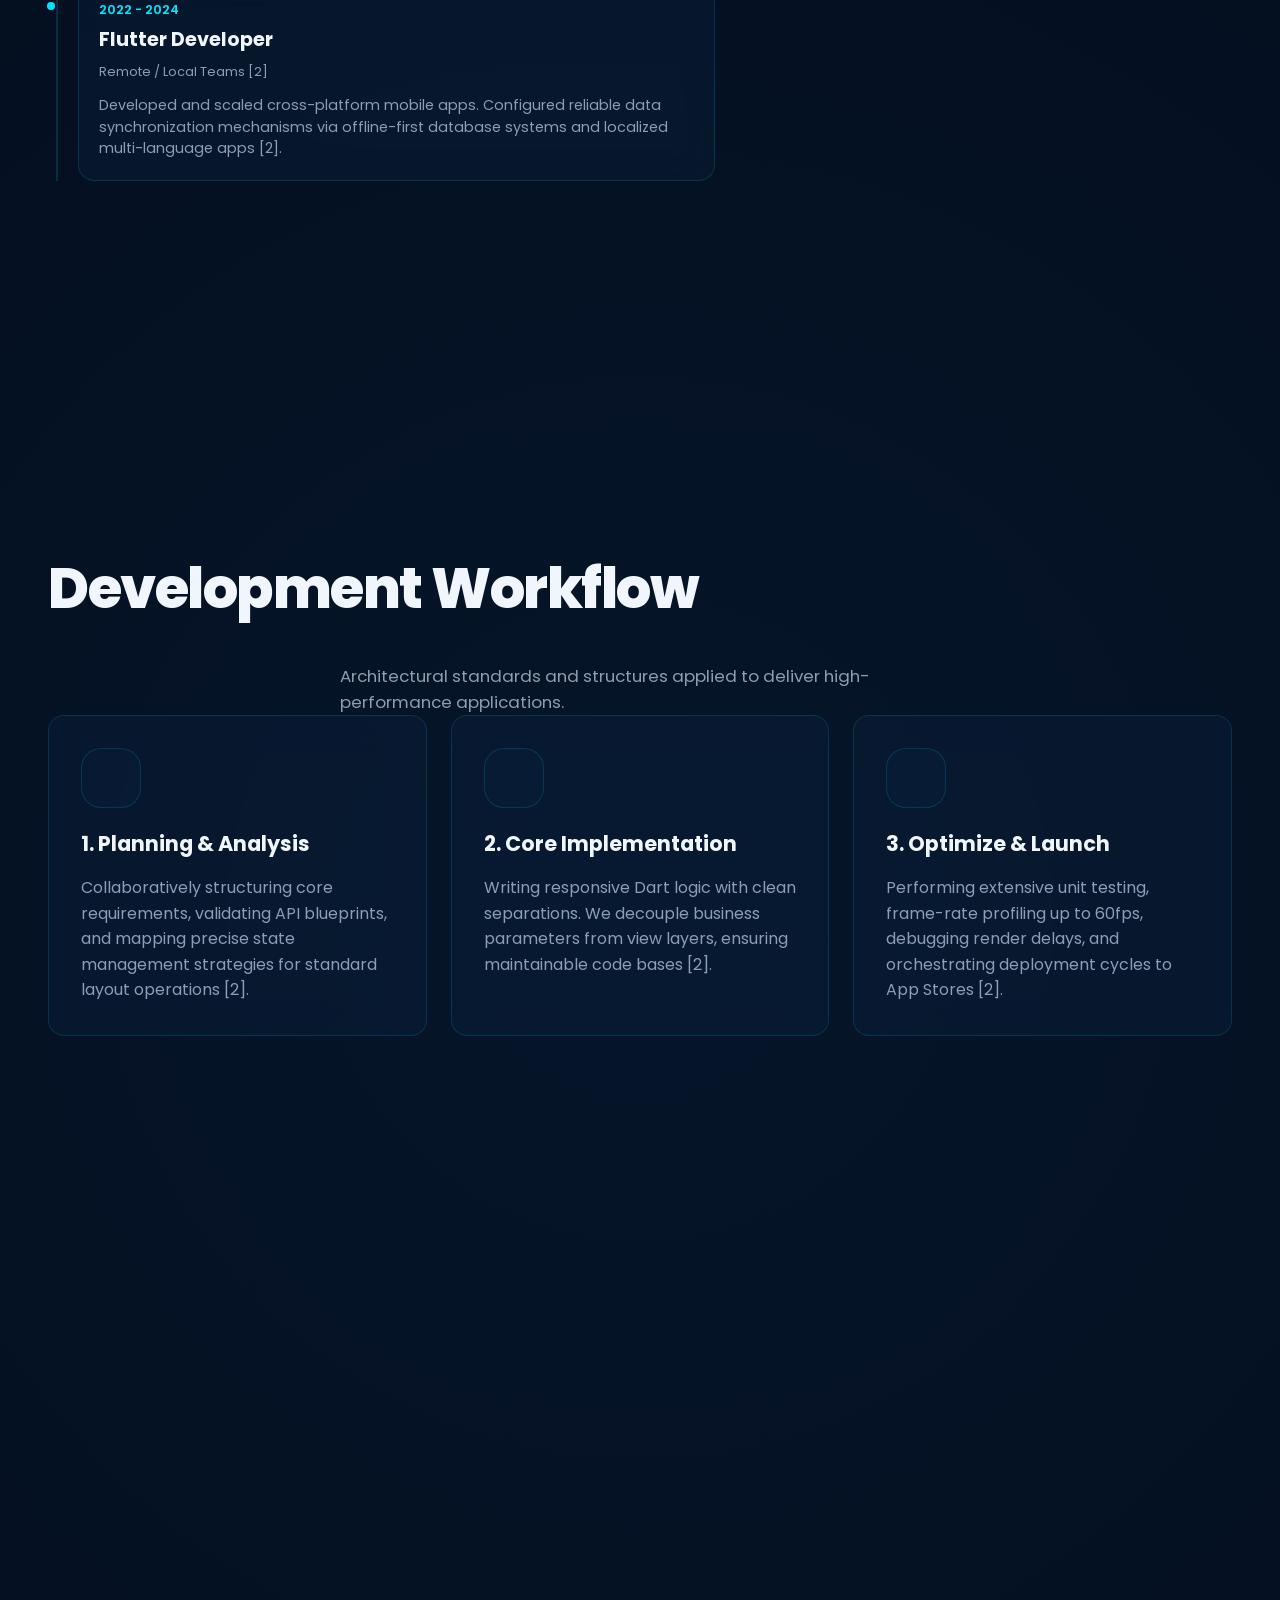
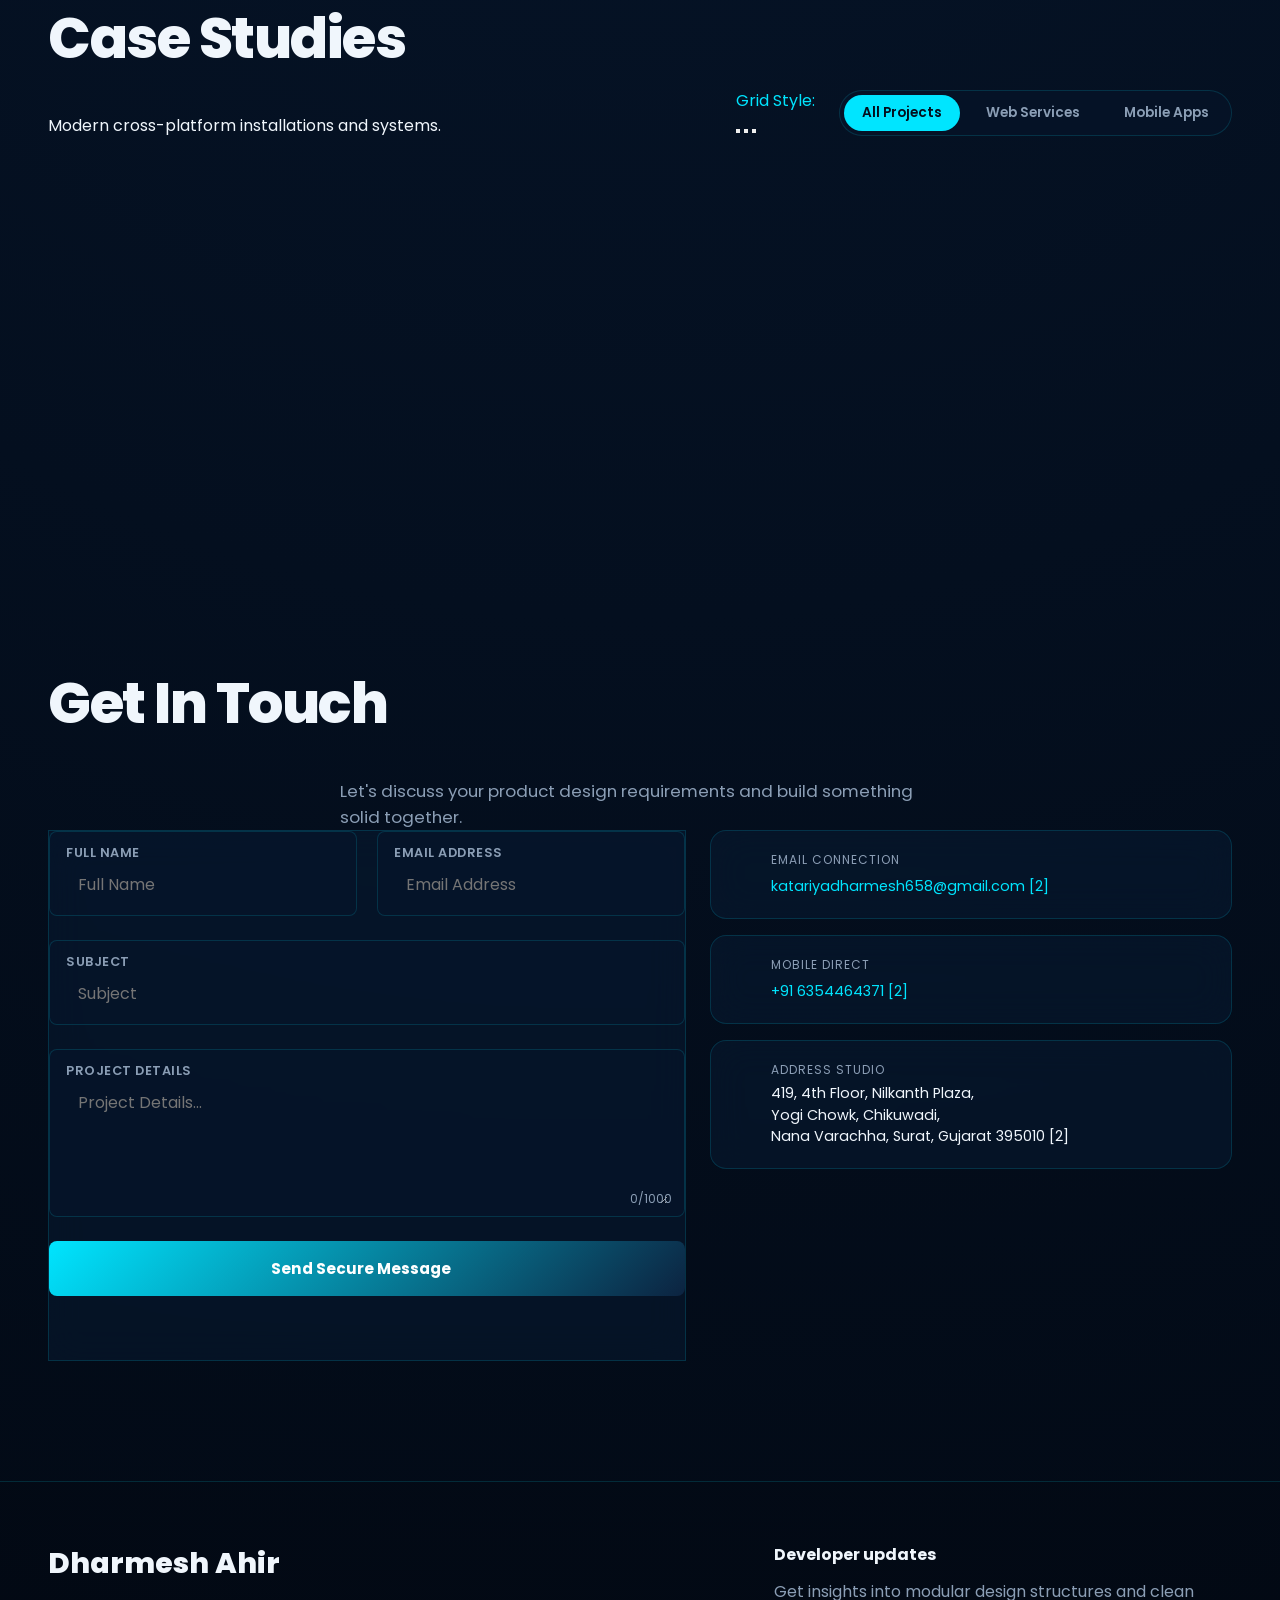
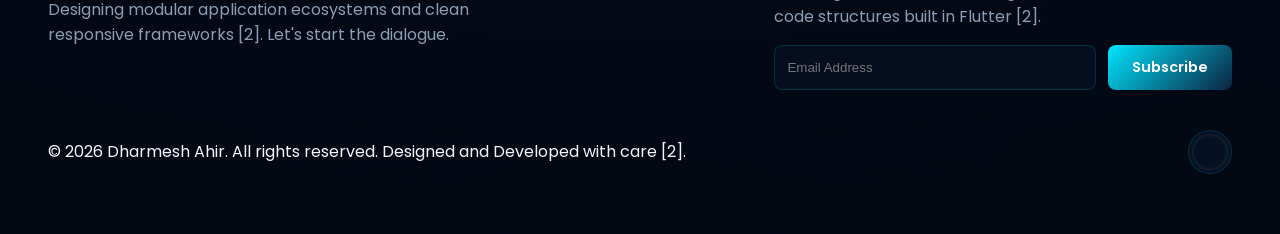
==== commit 49702b53: "add all" ====
--- a/index.html
+++ b/index.html
@@ -1,26 +1,26 @@
 <!DOCTYPE html>
-<html lang="en" data-theme="ocean" data-mode="dark">
+<html lang="en" data-theme="ocean" data-mode="dark" data-site-layout="glass">
 <head>
   <meta charset="UTF-8">
   <meta name="viewport" content="width=device-width, initial-scale=1.0">
-  <title>Dharmesh Ahir | Flutter Developer Portfolio</title>
+  <title>Dharmesh Ahir | Senior Flutter Developer Portfolio</title>
   
   <!-- SEO & Open Graph -->
-  <meta name="description" content="Portfolio of Dharmesh Ahir, Senior Flutter Developer with 3+ years of experience building cross-platform Android, iOS, and Web solutions. Based in Surat, India.">
+  <meta name="description" content="Portfolio of Dharmesh Ahir, Senior Flutter Developer with 3+ years of experience building premium cross-platform Android, iOS, and Web solutions.">
   <meta property="og:title" content="Dharmesh Ahir | Flutter Portfolio">
-  <meta property="og:description" content="Explore cross-platform applications, high-performance state architectures, and animations built by Dharmesh Ahir.">
+  <meta property="og:description" content="Explore beautiful cross-platform applications, high-performance architecture, and interactions built by Dharmesh Ahir.">
   <meta property="og:type" content="website">
   
   <!-- PWA Manifest -->
   <link rel="manifest" href="manifest.json">
   <meta name="theme-color" content="#030f1e">
 
-  <!-- Typography: Poppins -->
+  <!-- Typography: Poppins for default/modern + Playfair Display for Editorial -->
   <link rel="preconnect" href="https://fonts.googleapis.com">
   <link rel="preconnect" href="https://fonts.gstatic.com" crossorigin>
-  <link href="https://fonts.googleapis.com/css2?family=Poppins:wght@300;400;500;600;700;800&display=swap" rel="stylesheet">
+  <link href="https://fonts.googleapis.com/css2?family=Poppins:wght@300;400;500;600;700;800&family=Playfair+Display:ital,wght@0,600;0,800;1,400&display=swap" rel="stylesheet">
   
-  <!-- Separated, Maintainable Modular Stylesheets -->
+  <!-- CSS Stylesheets -->
   <link rel="stylesheet" href="css/base.css">
   <link rel="stylesheet" href="css/themes.css">
   <link rel="stylesheet" href="css/components.css">
@@ -31,13 +31,22 @@
   <script src="https://cdnjs.cloudflare.com/ajax/libs/three.js/r128/three.min.js"></script>
   <script src="https://cdnjs.cloudflare.com/ajax/libs/gsap/3.12.2/gsap.min.js"></script>
   <script src="https://cdnjs.cloudflare.com/ajax/libs/gsap/3.12.2/ScrollTrigger.min.js"></script>
+  <script src="https://cdnjs.cloudflare.com/ajax/libs/gsap/3.12.2/Flip.min.js"></script>
   <script src="https://cdn.jsdelivr.net/npm/canvas-confetti@1.6.0/dist/confetti.browser.min.js"></script>
+  <script src="https://cdn.jsdelivr.net/npm/@studio-freight/lenis@1.0.33/dist/lenis.min.js"></script>
 </head>
-<body>
-
-  <!-- Custom Cursor Elements -->
+<body class="lenis-scrolling">
+
+  <!-- Custom Morphing Cursor Elements -->
   <div id="custom-cursor" class="custom-cursor"></div>
   <div id="cursor-follower" class="cursor-follower"></div>
+
+  <!-- Ambient Light Effect Blobs (Backdrop) -->
+  <div class="ambient-glow-blobs">
+    <div class="glow-blob glow-1"></div>
+    <div class="glow-blob glow-2"></div>
+    <div class="glow-blob glow-3"></div>
+  </div>
 
   <!-- Audio Controls -->
   <div class="audio-panel">
@@ -46,15 +55,26 @@
     </button>
   </div>
 
-  <!-- Custom Preloader -->
+  <!-- Page Scroll/Reading Progress Tracker -->
+  <div id="scroll-progress-container">
+    <div id="scroll-progress-bar"></div>
+  </div>
+
+  <!-- Cinematic Preloader -->
   <div id="preloader">
     <div class="preloader-content">
-      <div class="logo-animation">
-        <span>F</span><span>L</span><span>U</span><span>T</span><span>T</span><span>E</span><span>R</span>
-      </div>
-      <div class="progress-bar-container">
-        <div class="progress-bar-fill"></div>
-      </div>
+      <div class="svg-loader-wrap">
+        <!-- Self-drawing Flutter bird logo -->
+        <svg class="flutter-logo-drawing" viewBox="0 0 100 100" fill="none" xmlns="http://www.w3.org/2000/svg">
+          <path class="draw-path p1" d="M 64.26,3 L 34.33,33 L 49.3,47.96 L 79.23,18.03 Z" stroke="var(--accent-color)" stroke-width="2" fill="none" />
+          <path class="draw-path p2" d="M 79.23,47.96 L 49.3,77.9 L 34.33,62.93 L 64.26,33 Z" stroke="var(--text-accent)" stroke-width="2" fill="none" />
+          <path class="draw-path p3" d="M 49.3,77.9 L 34.33,92.86 L 4.4,62.93 L 19.36,47.96 Z" stroke="var(--accent-color)" stroke-width="2" fill="none" />
+        </svg>
+      </div>
+      <div class="preloader-counter">
+        <span id="load-percentage">0</span>%
+      </div>
+      <div id="preloader-tagline" class="preloader-tagline">Initializing Assets...</div>
     </div>
   </div>
 
@@ -72,22 +92,49 @@
       </nav>
 
       <div class="nav-actions">
-        <!-- Palette Switch Drawer Trigger -->
-        <button id="theme-panel-toggle" class="btn-icon magnetic" aria-label="Change Color Theme">
+        <!-- Dynamic Layout Switcher Button -->
+        <div class="layout-toggle-wrapper">
+          <button id="layout-menu-toggle" class="btn-icon magnetic" aria-label="Switch Portfolio Layout Model">
+            <i data-lucide="layout"></i>
+          </button>
+          <div class="layout-dropdown-panel" id="layout-dropdown">
+            <button class="layout-select-btn" data-layout="minimal">
+              <i data-lucide="minus"></i> <span>Minimal Modern</span>
+            </button>
+            <button class="layout-select-btn" data-layout="creative">
+              <i data-lucide="sparkles"></i> <span>Creative Agency</span>
+            </button>
+            <button class="layout-select-btn active" data-layout="glass">
+              <i data-lucide="layers"></i> <span>Glassmorphism Tech</span>
+            </button>
+            <button class="layout-select-btn" data-layout="editorial">
+              <i data-lucide="book-open"></i> <span>Editorial Magazine</span>
+            </button>
+          </div>
+        </div>
+
+        <!-- Color Palette Picker Toggle -->
+        <button id="theme-panel-toggle" class="btn-icon magnetic" aria-label="Change Palette Color Scheme">
           <i data-lucide="palette"></i>
         </button>
-        <!-- Dark/Light Mode Switch -->
-        <button id="mode-toggle" class="btn-icon magnetic" aria-label="Toggle Dark/Light Mode">
-          <i data-lucide="sun" class="sun-icon"></i>
-          <i data-lucide="moon" class="moon-icon"></i>
+
+        <!-- Premium Dark/Light Mode Switch -->
+        <button id="mode-toggle" class="btn-icon magnetic" aria-label="Toggle Dark/Light mode">
+          <div class="icon-morph-container">
+            <i data-lucide="sun" class="sun-icon"></i>
+            <i data-lucide="moon" class="moon-icon"></i>
+          </div>
         </button>
-        <!-- CV Trigger -->
+
+        <!-- Dynamic CV Download Button with celebrations -->
         <button id="cv-download-btn" class="btn-primary magnetic">
-          <span>Download CV</span>
+          <span>Get CV</span>
           <i data-lucide="download"></i>
         </button>
+
         <!-- Mobile Toggle -->
-        <button id="mobile-menu-toggle" class="hamburger magnetic" aria-label="Toggle Mobile Menu">
+        <button id="mobile-menu-toggle" class="hamburger magnetic" aria-label="Toggle Navigation Options Menu">
+          <span></span>
           <span></span>
           <span></span>
         </button>
@@ -106,11 +153,11 @@
     </nav>
   </div>
 
-  <!-- Color Palette Configurator -->
+  <!-- Color Palette Switcher Drawer -->
   <div id="theme-drawer" class="theme-drawer">
     <div class="drawer-header">
-      <h3>Choose Theme Color</h3>
-      <button id="theme-drawer-close" class="btn-icon" aria-label="Close Theme Drawer"><i data-lucide="x"></i></button>
+      <h3>Theme Presets</h3>
+      <button id="theme-drawer-close" class="btn-icon" aria-label="Close Customization Settings Theme Panel"><i data-lucide="x"></i></button>
     </div>
     <div class="theme-presets">
       <button class="theme-preset-btn active" data-theme-val="ocean" style="--btn-color: #00bcd4">Ocean Blue (Default)</button>
@@ -122,19 +169,26 @@
     </div>
   </div>
 
-  <!-- WebGL Background -->
+  <!-- WebGL/Three.js Background Interactive Particle System Container -->
   <div id="three-canvas-container"></div>
 
-  <!-- Page Scroll Progress Tracker -->
-  <div id="scroll-progress-container">
-    <div id="scroll-progress-bar"></div>
-  </div>
-
-  <!-- Scroll Container -->
+  <!-- Side Navigation Dots (Scroll Section Indicator) -->
+  <div class="side-navigation-indicator">
+    <a href="#hero" class="side-dot active" data-sec="hero" aria-label="Scroll back to top hero home block"></a>
+    <a href="#about" class="side-dot" data-sec="about" aria-label="Scroll to experience skill profile segment"></a>
+    <a href="#services" class="side-dot" data-sec="services" aria-label="Scroll to development architectural workflow analysis block"></a>
+    <a href="#portfolio" class="side-dot" data-sec="portfolio" aria-label="Scroll to portfolio engineering works showcase area"></a>
+    <a href="#contact" class="side-dot" data-sec="contact" aria-label="Scroll to secure email details dispatch workspace block"></a>
+  </div>
+
+  <!-- Core Page Scroll Wrapper -->
   <main id="scroll-container">
 
     <!-- 1. HERO SECTION -->
     <section id="hero" class="hero-section">
+      <!-- Mouse Responsive Canvas Overlay -->
+      <canvas id="hero-particles-canvas"></canvas>
+
       <div class="hero-grid">
         <div class="hero-text-area">
           <div class="badge-animated">Surat, Gujarat, India</div>
@@ -144,111 +198,215 @@
               <span id="typewriter" class="text-accent"></span><span class="cursor-blink">|</span>
             </span>
           </h1>
-          <p class="hero-lead">Professional Flutter Developer with 3+ Years of Experience building high-performance cross-platform applications for Android, iOS, and Web. I specialize in state management, Firebase integrations, and custom responsive UI/UX architecture.</p>
+          <p class="hero-lead">Senior Flutter Developer with 3+ Years of Experience building robust, pixel-perfect, and high-performance cross-platform applications. I specialize in state management architectures, clean layout transitions, and fluid UI experiences [2].</p>
+          
           <div class="hero-ctas">
             <a href="#portfolio" class="btn-primary large magnetic"><span>Explore Work</span> <i data-lucide="arrow-right"></i></a>
-            <a href="#contact" class="btn-outline large magnetic">Let's Create Something Awesome!</a>
-          </div>
-          <div class="social-links-row">
-            <!-- Dynamic Social Media Icon Buttons targeting absolute links -->
-            <a href="https://github.com/katariyadharmesh" target="_blank" rel="noopener noreferrer" class="social-btn-premium magnetic" aria-label="GitHub Profile">
+            <a href="#contact" class="btn-outline large magnetic">Let's Create Together</a>
+          </div>
+
+          <!-- Luxury Social Media Buttons with Tooltips and Custom Glow Effects -->
+          <div class="social-links-row" id="luxury-social-row">
+            <a href="https://github.com/katariyadharmesh" target="_blank" rel="noopener noreferrer" class="social-btn-premium premium-github magnetic" aria-label="GitHub Developer Profile">
               <i data-lucide="github"></i>
-              <span>GitHub</span>
+              <span class="social-tooltip">GitHub</span>
             </a>
-            <a href="https://linkedin.com/in/dharmesh-ahir" target="_blank" rel="noopener noreferrer" class="social-btn-premium magnetic" aria-label="LinkedIn Profile">
+            <a href="https://linkedin.com/in/dharmesh-ahir" target="_blank" rel="noopener noreferrer" class="social-btn-premium premium-linkedin magnetic" aria-label="LinkedIn Developer Profile">
               <i data-lucide="linkedin"></i>
-              <span>LinkedIn</span>
+              <span class="social-tooltip">LinkedIn</span>
             </a>
-            <a href="https://instagram.com/dharmesh_ahir" target="_blank" rel="noopener noreferrer" class="social-btn-premium magnetic" aria-label="Instagram Profile">
+            <a href="https://twitter.com/dharmesh_ahir" target="_blank" rel="noopener noreferrer" class="social-btn-premium premium-twitter magnetic" aria-label="Twitter X Platform Account">
+              <svg viewBox="0 0 24 24" class="svg-icon-twitter" fill="currentColor" style="width:20px;height:20px;"><path d="M18.244 2.25h3.308l-7.227 8.26 8.502 11.24H16.17l-5.214-6.817L4.99 21.75H1.68l7.73-8.835L1.254 2.25H8.08l4.713 6.231zm-1.161 17.52h1.833L7.084 4.126H5.117z"/></svg>
+              <span class="social-tooltip">Twitter / X</span>
+            </a>
+            <a href="https://instagram.com/dharmesh_ahir" target="_blank" rel="noopener noreferrer" class="social-btn-premium premium-instagram magnetic" aria-label="Instagram Creator Social Profile">
               <i data-lucide="instagram"></i>
-              <span>Instagram</span>
-            </a>
-            <a href="https://twitter.com/dharmesh_ahir" target="_blank" rel="noopener noreferrer" class="social-btn-premium magnetic" aria-label="Twitter Profile">
-              <i data-lucide="twitter"></i>
-              <span>Twitter</span>
+              <span class="social-tooltip">Instagram</span>
             </a>
           </div>
         </div>
         
         <div class="hero-visual-area">
-          <div class="profile-card-glow">
-            <div class="profile-image-container">
-              <!-- Target image is portrait.jpg with a robust, visual SVG mesh fallback -->
-              <img src="portrait.jpg" alt="Dharmesh Ahir" onerror="this.style.display='none'; this.nextElementSibling.style.display='flex';" class="profile-portrait-img">
-              <div class="profile-inner-mesh" style="display: none;">
-                <svg class="flutter-svg-logo" viewBox="0 0 100 100" fill="none" xmlns="http://www.w3.org/2000/svg">
-                  <path d="M50 0 L100 50 L75 75 L25 25 Z" fill="url(#blue-grad)" opacity="0.8"/>
-                  <path d="M100 50 L50 100 L25 75 L75 25 Z" fill="url(#accent-grad)"/>
-                  <defs>
-                    <linearGradient id="blue-grad" x1="25" y1="25" x2="100" y2="50">
-                      <stop offset="0%" stop-color="var(--primary-color)"/>
-                      <stop offset="100%" stop-color="var(--accent-color)"/>
-                    </linearGradient>
-                    <linearGradient id="accent-grad" x1="25" y1="75" x2="100" y2="50">
-                      <stop offset="0%" stop-color="var(--accent-color)"/>
-                      <stop offset="100%" stop-color="var(--text-accent)"/>
-                    </linearGradient>
-                  </defs>
-                </svg>
-              </div>
-            </div>
-            <!-- Metrics Overlay -->
-            <div class="metrics-overlay-card">
-              <span class="metric-num count-up" data-target="3">0</span>
-              <span class="metric-lbl">Years Experience</span>
-            </div>
-            <div class="metrics-overlay-card bottom-right-metric">
-              <span class="metric-num count-up" data-target="25">0</span>
-              <span class="metric-lbl">Projects Completed</span>
-            </div>
-          </div>
-        </div>
-      </div>
+          <div class="profile-card-glow-wrap">
+            <!-- Rotating code-snippet cards floating behind the image -->
+            <div class="code-snippet-card cs-1">
+              <pre><code><span class="keyword">class</span> <span class="class">Dharmesh</span> <span class="keyword">extends</span> <span class="class">Developer</span> {
+  <span class="type">String</span> role = <span class="string">'Flutter Senior'</span>;
+}</code></pre>
+            </div>
+            <div class="code-snippet-card cs-2">
+              <pre><code><span class="keyword">void</span> <span class="function">main</span>() {
+  <span class="function">runApp</span>(<span class="class">AwesomeWidget</span>());
+}</code></pre>
+            </div>
+
+            <!-- Profile Frame with animated gradient border (rotating hue) -->
+            <div class="profile-card-glow">
+              <div class="profile-image-container">
+                <!-- Portrait image using fallback element if missing -->
+                <img src="portrait.jpg" alt="Dharmesh Ahir Profile Portrait" onerror="this.style.display='none'; this.nextElementSibling.style.display='flex';" class="profile-portrait-img">
+                <div class="profile-inner-mesh" style="display: none;">
+                  <svg class="flutter-svg-logo" viewBox="0 0 100 100" fill="none" xmlns="http://www.w3.org/2000/svg">
+                    <path d="M50 0 L100 50 L75 75 L25 25 Z" fill="url(#blue-grad)" opacity="0.8"/>
+                    <path d="M100 50 L50 100 L25 75 L75 25 Z" fill="url(#accent-grad)"/>
+                    <defs>
+                      <linearGradient id="blue-grad" x1="25" y1="25" x2="100" y2="50">
+                        <stop offset="0%" stop-color="var(--primary-color)"/>
+                        <stop offset="100%" stop-color="var(--accent-color)"/>
+                      </linearGradient>
+                      <linearGradient id="accent-grad" x1="25" y1="75" x2="100" y2="50">
+                        <stop offset="0%" stop-color="var(--accent-color)"/>
+                        <stop offset="100%" stop-color="var(--text-accent)"/>
+                      </linearGradient>
+                    </defs>
+                  </svg>
+                </div>
+              </div>
+              
+              <!-- Real-time metrics overlays -->
+              <div class="metrics-overlay-card">
+                <i data-lucide="award"></i>
+                <div class="metric-text-wrap">
+                  <span class="metric-num count-up" data-target="3">0</span>
+                  <span class="metric-lbl">Years Exp</span>
+                </div>
+              </div>
+              <div class="metrics-overlay-card bottom-right-metric">
+                <i data-lucide="briefcase"></i>
+                <div class="metric-text-wrap">
+                  <span class="metric-num count-up" data-target="25">0</span>
+                  <span class="metric-lbl">Projects</span>
+                </div>
+              </div>
+            </div>
+          </div>
+        </div>
+      </div>
+
+      <!-- Animated Scroll-Down Indicator with Pulse Glow -->
+      <a href="#about" class="scroll-down-indicator-wrapper" aria-label="Scroll down to details segment section">
+        <div class="mouse-glow-scroll">
+          <div class="wheel-scroller"></div>
+        </div>
+        <span class="scroll-ind-text">Scroll Down</span>
+      </a>
     </section>
 
     <!-- 2. ABOUT ME SECTION -->
     <section id="about" class="about-section scroll-reveal">
-      <h2 class="section-title">About Me</h2>
+      <div class="about-section-header">
+        <h2 class="section-title">About Me</h2>
+        <div class="about-quote-container">
+          <span class="pull-quote-mark">“</span>
+          <p class="about-quote-text">Clean code architecture isn't about writing less; it is about organizing logic so your future self doesn't want to rewrite the entire system [2].</p>
+        </div>
+      </div>
+
       <div class="about-grid">
-        <div class="about-content">
-          <p class="about-p-main">Flutter Developer with 3+ years experience building cross-platform applications for Android, iOS and Web. Based in Surat, India, I specialize in state management, Firebase integration, REST APIs, and custom UI development. Passionate about creating pixel-perfect, high-performance apps with clean code architecture.</p>
-          <p>I focus heavily on clean architecture splits, ensuring robust database performance, structural decoupling, and smooth layout transitions at 60fps.</p>
-          
-          <h3 class="subsection-title">Core Expertise:</h3>
-          <ul class="expertise-bullets-list">
-            <li><i data-lucide="check-circle-2"></i> Production-ready Flutter apps (3+ years experience)</li>
-            <li><i data-lucide="check-circle-2"></i> State management (GetX, BLoC, Provider, Riverpod)</li>
-            <li><i data-lucide="check-circle-2"></i> Firebase services (Auth, Firestore, Cloud Functions)</li>
-            <li><i data-lucide="check-circle-2"></i> REST APIs & clean architecture implementation</li>
-            <li><i data-lucide="check-circle-2"></i> Custom responsive UI/UX development</li>
-            <li><i data-lucide="check-circle-2"></i> Performance optimization & debugging</li>
-            <li><i data-lucide="check-circle-2"></i> CI/CD pipeline setup</li>
-          </ul>
-        </div>
-        
-        <div class="skills-showcase">
-          <h3 class="subsection-title">Technical Skills:</h3>
-          <div class="skills-wrapper">
-            <div class="skill-item">
-              <div class="skill-info"><span>Flutter & Dart Ecosystem</span><span class="skill-val">95%</span></div>
-              <div class="skill-track"><div class="skill-fill" data-progress="95%"></div></div>
-            </div>
-            <div class="skill-item">
-              <div class="skill-info"><span>State Management (GetX / BLoC / Riverpod)</span><span class="skill-val">90%</span></div>
-              <div class="skill-track"><div class="skill-fill" data-progress="90%"></div></div>
-            </div>
-            <div class="skill-item">
-              <div class="skill-info"><span>Firebase Core & Firebase Services</span><span class="skill-val">88%</span></div>
-              <div class="skill-track"><div class="skill-fill" data-progress="88%"></div></div>
-            </div>
-            <div class="skill-item">
-              <div class="skill-info"><span>REST API Integration & Retrofit</span><span class="skill-val">85%</span></div>
-              <div class="skill-track"><div class="skill-fill" data-progress="85%"></div></div>
-            </div>
-            <div class="skill-item">
-              <div class="skill-info"><span>Custom UI Custom Drawing / Layouts</span><span class="skill-val">92%</span></div>
-              <div class="skill-track"><div class="skill-fill" data-progress="92%"></div></div>
-            </div>
+        <div class="about-left-side">
+          <!-- Dynamic Skill Tab Switchers -->
+          <div class="about-tab-buttons-row">
+            <button class="tab-select-btn active" data-tab-target="exp-timeline">Experience</button>
+            <button class="tab-select-btn" data-tab-target="edu-timeline">Education</button>
+            <button class="tab-select-btn" data-tab-target="skills-grid">Skills</button>
+            <button class="tab-select-btn" data-tab-target="tools-grid">Tools</button>
+          </div>
+
+          <!-- Tab Content Sections -->
+          <div class="about-tab-panels">
+            
+            <!-- Tab 1: Experience Interactive Timeline -->
+            <div class="tab-panel active" id="exp-timeline">
+              <div class="vertical-timeline-container">
+                <div class="timeline-line-filler"></div>
+                
+                <div class="timeline-node-card scroll-reveal">
+                  <div class="node-bullet"></div>
+                  <div class="node-meta">
+                    <span class="node-date">2024 - Present</span>
+                    <h4 class="node-title">Senior Flutter Engineer</h4>
+                    <span class="node-sub">Surat, Gujarat, India [2]</span>
+                  </div>
+                  <p class="node-desc">Directing end-to-end multi-platform application execution, crafting secure WebRTC video structures, role-based controls, payment models, and complex client structures [2].</p>
+                </div>
+
+                <div class="timeline-node-card scroll-reveal">
+                  <div class="node-bullet"></div>
+                  <div class="node-meta">
+                    <span class="node-date">2022 - 2024</span>
+                    <h4 class="node-title">Flutter Developer</h4>
+                    <span class="node-sub">Remote / Local Teams [2]</span>
+                  </div>
+                  <p class="node-desc">Developed and scaled cross-platform mobile apps. Configured reliable data synchronization mechanisms via offline-first database systems and localized multi-language apps [2].</p>
+                </div>
+              </div>
+            </div>
+
+            <!-- Tab 2: Education Interactive Timeline -->
+            <div class="tab-panel" id="edu-timeline">
+              <div class="vertical-timeline-container">
+                <div class="timeline-line-filler"></div>
+
+                <div class="timeline-node-card">
+                  <div class="node-bullet"></div>
+                  <div class="node-meta">
+                    <span class="node-date">2019 - 2022</span>
+                    <h4 class="node-title">Bachelor of Science in Information Technology</h4>
+                    <span class="node-sub">Gujarat University [2]</span>
+                  </div>
+                  <p class="node-desc">Core coursework in algorithms, system designs, OOP languages, database structures, and mobile web configurations.</p>
+                </div>
+              </div>
+            </div>
+
+            <!-- Tab 3: Detailed Technical Skills Progress -->
+            <div class="tab-panel" id="skills-grid">
+              <div class="skills-bars-container">
+                <div class="skill-item">
+                  <div class="skill-info"><span>Flutter & Dart Architecture</span><span class="skill-val">95%</span></div>
+                  <div class="skill-track"><div class="skill-fill" data-progress="95%"></div></div>
+                </div>
+                <div class="skill-item">
+                  <div class="skill-info"><span>State Management (GetX / BLoC / Riverpod)</span><span class="skill-val">90%</span></div>
+                  <div class="skill-track"><div class="skill-fill" data-progress="90%"></div></div>
+                </div>
+                <div class="skill-item">
+                  <div class="skill-info"><span>Firebase Systems & Cloud Integrations</span><span class="skill-val">88%</span></div>
+                  <div class="skill-track"><div class="skill-fill" data-progress="88%"></div></div>
+                </div>
+                <div class="skill-item">
+                  <div class="skill-info"><span>REST & WebSockets Protocols</span><span class="skill-val">85%</span></div>
+                  <div class="skill-track"><div class="skill-fill" data-progress="85%"></div></div>
+                </div>
+              </div>
+            </div>
+
+            <!-- Tab 4: Developer Tools Grid -->
+            <div class="tab-panel" id="tools-grid">
+              <div class="tools-showcase-grid">
+                <div class="tool-chip"><i data-lucide="terminal"></i> Android Studio</div>
+                <div class="tool-chip"><i data-lucide="code-2"></i> VS Code</div>
+                <div class="tool-chip"><i data-lucide="git-fork"></i> Git Version Control</div>
+                <div class="tool-chip"><i data-lucide="figma"></i> Figma Integration</div>
+                <div class="tool-chip"><i data-lucide="cpu"></i> Postman & APIs</div>
+              </div>
+            </div>
+
+          </div>
+        </div>
+
+        <div class="about-right-side">
+          <!-- slow orbiting tech stack layout -->
+          <div class="orbital-sphere-wrapper">
+            <div class="center-core-bird">
+              <i data-lucide="layers" class="orbital-core-icon"></i>
+            </div>
+            <!-- Orbiting Nodes (Coordinates calculated dynamically in app.js) -->
+            <div class="orbital-node node-flutter" data-index="0"><span class="orb-lbl">Flutter</span></div>
+            <div class="orbital-node node-dart" data-index="1"><span class="orb-lbl">Dart</span></div>
+            <div class="orbital-node node-firebase" data-index="2"><span class="orb-lbl">Firebase</span></div>
+            <div class="orbital-node node-bloc" data-index="3"><span class="orb-lbl">BLoC</span></div>
+            <div class="orbital-node node-getx" data-index="4"><span class="orb-lbl">GetX</span></div>
           </div>
         </div>
       </div>
@@ -257,128 +415,143 @@
     <!-- 3. DEVELOPMENT PROCESS SECTION -->
     <section id="services" class="services-section scroll-reveal">
       <div class="text-center-wrapper">
-        <h2 class="section-title text-center">My Development Process</h2>
-        <p class="section-subtitle">A streamlined approach to deliver high-quality, pixel-perfect Flutter applications.</p>
+        <h2 class="section-title">Development Workflow</h2>
+        <p class="section-subtitle">Architectural standards and structures applied to deliver high-performance applications.</p>
       </div>
       <div class="services-grid">
-        <div class="service-card tilt-card">
-          <div class="service-icon-box"><i data-lucide="compass"></i></div>
+        <div class="service-card tilt-card magnetic">
+          <div class="service-icon-box"><i data-lucide="drafting-compass"></i></div>
           <h3>1. Planning & Analysis</h3>
-          <p>We collaborate to define clear objectives and create a roadmap that aligns with your business goals, ensuring every step moves you closer to success.</p>
-        </div>
-        <div class="service-card tilt-card">
-          <div class="service-icon-box"><i data-lucide="layers"></i></div>
-          <h3>2. Development & Implementation</h3>
-          <p>Building your solution with cutting-edge Flutter technology, maintaining transparent communication throughout the process to deliver exactly what you need.</p>
-        </div>
-        <div class="service-card tilt-card">
-          <div class="service-icon-box"><i data-lucide="rocket"></i></div>
-          <h3>3. Testing & Launch</h3>
-          <p>Thorough testing and optimization to ensure your app is ready to deliver real results from day one, with ongoing support available.</p>
+          <p>Collaboratively structuring core requirements, validating API blueprints, and mapping precise state management strategies for standard layout operations [2].</p>
+        </div>
+        <div class="service-card tilt-card magnetic">
+          <div class="service-icon-box"><i data-lucide="binary"></i></div>
+          <h3>2. Core Implementation</h3>
+          <p>Writing responsive Dart logic with clean separations. We decouple business parameters from view layers, ensuring maintainable code bases [2].</p>
+        </div>
+        <div class="service-card tilt-card magnetic">
+          <div class="service-icon-box"><i data-lucide="test-tube-2"></i></div>
+          <h3>3. Optimize & Launch</h3>
+          <p>Performing extensive unit testing, frame-rate profiling up to 60fps, debugging render delays, and orchestrating deployment cycles to App Stores [2].</p>
         </div>
       </div>
     </section>
 
-    <!-- 4. PORTFOLIO SHOWCASE SECTION WITH LIVE LAYOUT CHANGER -->
+    <!-- 4. PORTFOLIO SHOWCASE SECTION WITH BENTO & MASONRY OPTIONS -->
     <section id="portfolio" class="portfolio-section scroll-reveal">
       <div class="portfolio-header">
         <div>
-          <h2 class="section-title">Case Studies & Projects</h2>
-          <p class="portfolio-subtitle">Explore my latest cross-platform implementations.</p>
+          <h2 class="section-title">Case Studies</h2>
+          <p class="portfolio-subtitle">Modern cross-platform installations and systems.</p>
         </div>
         
         <div class="portfolio-controls">
-          <!-- 3 Type Layout Switchers -->
           <div class="layout-selector-wrap">
-            <span class="layout-lbl text-accent">Layout:</span>
+            <span class="layout-lbl text-accent">Grid Style:</span>
             <div class="layout-btn-group">
-              <button class="layout-btn active magnetic" data-layout-val="grid" aria-label="Modern Card Grid Layout"><i data-lucide="grid"></i></button>
-              <button class="layout-btn magnetic" data-layout-val="split" aria-label="Interactive Split List Layout"><i data-lucide="columns"></i></button>
-              <button class="layout-btn magnetic" data-layout-val="carousel" aria-label="Horizontal Strip Carousel Layout"><i data-lucide="sliders-horizontal"></i></button>
+              <button class="layout-btn active magnetic" data-layout-val="grid" aria-label="Modern Card Grid View Mode"><i data-lucide="grid"></i></button>
+              <button class="layout-btn magnetic" data-layout-val="split" aria-label="Split List Interactive Row View Mode"><i data-lucide="columns"></i></button>
+              <button class="layout-btn magnetic" data-layout-val="carousel" aria-label="Horizontal Strip Scroller Carousel View Mode"><i data-lucide="sliders-horizontal"></i></button>
             </div>
           </div>
           
-          <div class="filter-tabs">
-            <button class="filter-tab-btn active" data-filter="all">All</button>
-            <button class="filter-tab-btn" data-filter="web">Web Apps</button>
-            <button class="filter-tab-btn" data-filter="mobile">Mobile Apps</button>
-          </div>
-        </div>
-      </div>
-
-      <!-- Portfolio Core Shell: class managed programmatically by app.js -->
+          <div class="filter-tabs-container">
+            <div class="filter-tabs">
+              <button class="filter-tab-btn active" data-filter="all">All Projects</button>
+              <button class="filter-tab-btn" data-filter="web">Web Services</button>
+              <button class="filter-tab-btn" data-filter="mobile">Mobile Apps</button>
+            </div>
+            <!-- Sliding underline marker -->
+            <div class="active-filter-indicator"></div>
+          </div>
+        </div>
+      </div>
+
+      <!-- Core Portfolio Container -->
       <div class="portfolio-container layout-grid" id="portfolio-grid"></div>
     </section>
 
     <!-- 5. CONTACT SECTION -->
     <section id="contact" class="contact-section scroll-reveal">
       <div class="text-center-wrapper">
-        <h2 class="section-title text-center">Ready to start your project?</h2>
-        <p class="section-subtitle">Need Answers? Need help? Just email me or get in touch below.</p>
+        <h2 class="section-title">Get In Touch</h2>
+        <p class="section-subtitle">Let's discuss your product design requirements and build something solid together.</p>
       </div>
       
       <div class="contact-grid">
-        <form id="contact-form" class="contact-form-premium">
-          <div class="form-group-row">
+        <div class="contact-form-container tilt-card">
+          <form id="contact-form" class="contact-form-premium" novalidate>
+            <div class="form-group-row">
+              <div class="form-group-premium">
+                <span class="premium-field-label">Full Name</span>
+                <div class="input-wrapper">
+                  <span class="premium-field-icon"><i data-lucide="user"></i></span>
+                  <input type="text" id="name" class="premium-input-field" required placeholder="Full Name">
+                </div>
+                <div class="premium-glow-track"></div>
+              </div>
+              
+              <div class="form-group-premium">
+                <span class="premium-field-label">Email Address</span>
+                <div class="input-wrapper">
+                  <span class="premium-field-icon"><i data-lucide="mail"></i></span>
+                  <input type="email" id="email" class="premium-input-field" required placeholder="Email Address">
+                </div>
+                <div class="premium-glow-track"></div>
+              </div>
+            </div>
+
             <div class="form-group-premium">
-              <span class="premium-field-icon"><i data-lucide="user"></i></span>
-              <input type="text" id="name" class="premium-input-field" required placeholder=" ">
-              <label for="name" class="premium-field-label">Full Name</label>
+              <span class="premium-field-label">Subject</span>
+              <div class="input-wrapper">
+                <span class="premium-field-icon"><i data-lucide="briefcase"></i></span>
+                <input type="text" id="subject" class="premium-input-field" required placeholder="Subject">
+              </div>
               <div class="premium-glow-track"></div>
             </div>
-            
-            <div class="form-group-premium">
-              <span class="premium-field-icon"><i data-lucide="mail"></i></span>
-              <input type="email" id="email" class="premium-input-field" required placeholder=" ">
-              <label for="email" class="premium-field-label">Email Address</label>
+
+            <div class="form-group-premium textarea-premium">
+              <span class="premium-field-label">Project Details</span>
+              <div class="input-wrapper">
+                <span class="premium-field-icon"><i data-lucide="message-square"></i></span>
+                <textarea id="message" class="premium-input-field premium-textarea" maxlength="1000" required placeholder="Project Details..."></textarea>
+              </div>
               <div class="premium-glow-track"></div>
-            </div>
-          </div>
-
-          <div class="form-group-premium">
-            <span class="premium-field-icon"><i data-lucide="message-square-more"></i></span>
-            <input type="text" id="subject" class="premium-input-field" required placeholder=" ">
-            <label for="subject" class="premium-field-label">Project Type / Subject</label>
-            <div class="premium-glow-track"></div>
-          </div>
-
-          <div class="form-group-premium textarea-premium">
-            <span class="premium-field-icon"><i data-lucide="text-quote"></i></span>
-            <textarea id="message" class="premium-input-field premium-textarea" required placeholder=" "></textarea>
-            <label for="message" class="premium-field-label">Your Project Concept Details</label>
-            <div class="premium-glow-track"></div>
-          </div>
-
-          <button type="submit" id="form-submit-btn" class="btn-primary-premium magnetic block">
-            <span>Send Secure Message</span>
-            <i data-lucide="send" class="btn-premium-send-icon"></i>
-          </button>
-          <div id="form-feedback" class="form-feedback"></div>
-        </form>
+              <div class="char-counter-text"><span id="char-count">0</span>/1000</div>
+            </div>
+
+            <button type="submit" id="form-submit-btn" class="btn-primary-premium magnetic block">
+              <span class="btn-text">Send Secure Message</span>
+              <div class="btn-loading-spinner"></div>
+              <i data-lucide="send" class="btn-premium-send-icon"></i>
+            </button>
+            <div id="form-feedback" class="form-feedback"></div>
+          </form>
+        </div>
 
         <div class="contact-info-cards">
-          <div class="info-card">
+          <div class="info-card tilt-card">
             <i data-lucide="mail"></i>
             <div>
-              <p class="card-title">Email Direct Connection</p>
-              <a href="mailto:katariyadharmesh658@gmail.com" class="card-val card-link">katariyadharmesh658@gmail.com</a>
-            </div>
-          </div>
-          <div class="info-card">
+              <p class="card-title">Email Connection</p>
+              <a href="mailto:katariyadharmesh658@gmail.com" class="card-val card-link">katariyadharmesh658@gmail.com [2]</a>
+            </div>
+          </div>
+          <div class="info-card tilt-card">
             <i data-lucide="phone"></i>
             <div>
-              <p class="card-title">Mobile Contact Number</p>
-              <a href="tel:+916354464371" class="card-val card-link">+91 6354464371</a>
-            </div>
-          </div>
-          <div class="info-card">
+              <p class="card-title">Mobile Direct</p>
+              <a href="tel:+916354464371" class="card-val card-link">+91 6354464371 [2]</a>
+            </div>
+          </div>
+          <div class="info-card tilt-card">
             <i data-lucide="map-pin"></i>
             <div>
-              <p class="card-title">Address & Studio Base</p>
+              <p class="card-title">Address Studio</p>
               <p class="card-val address-multiline">
                 419, 4th Floor, Nilkanth Plaza,<br>
-                Yogi Chowk Ground, Chikuwadi,<br>
-                Nana Varachha, Surat, Gujarat 395010
+                Yogi Chowk, Chikuwadi,<br>
+                Nana Varachha, Surat, Gujarat 395010 [2]
               </p>
             </div>
           </div>
@@ -391,45 +564,52 @@
       <div class="footer-top">
         <div class="footer-brand">
           <h3 class="footer-logo">Dharmesh Ahir</h3>
-          <p class="footer-description">Transforming abstract concepts into performant cross-platform Flutter applications. Let's build something amazing together!</p>
+          <p class="footer-description">Designing modular application ecosystems and clean responsive frameworks [2]. Let's start the dialogue.</p>
         </div>
         <div class="footer-newsletter">
-          <h4>Newsletter Subscription</h4>
-          <p>Subscribe for the latest updates and clean code patterns in Dart & Flutter.</p>
+          <h4>Developer updates</h4>
+          <p>Get insights into modular design structures and clean code structures built in Flutter [2].</p>
           <div class="newsletter-input-wrap">
-            <input type="email" placeholder="Your Email Address" aria-label="Email address for newsletter">
+            <input type="email" id="newsletter-email" placeholder="Email Address" aria-label="Email Address subscription registration">
             <button class="btn-primary magnetic" id="newsletter-btn">Subscribe</button>
           </div>
         </div>
       </div>
       
       <div class="footer-bottom">
-        <p>&copy; 2025 Dharmesh Ahir. All rights reserved. Designed by Dharmesh Ahir</p>
-        <button id="back-to-top" class="btn-icon magnetic" aria-label="Scroll Back to Top"><i data-lucide="arrow-up"></i></button>
+        <p>&copy; 2026 Dharmesh Ahir. All rights reserved. Designed and Developed with care [2].</p>
+        <!-- Back To Top button with progress loading ring circle -->
+        <button id="back-to-top" class="btn-icon back-to-top-progress-wrap magnetic" aria-label="Scroll Back to Top of Page">
+          <svg class="progress-circle" width="44" height="44" viewBox="0 0 44 44">
+            <circle class="progress-circle-bg" cx="22" cy="22" r="18"></circle>
+            <circle class="progress-circle-fill" id="scroll-progress-ring" cx="22" cy="22" r="18"></circle>
+          </svg>
+          <i data-lucide="arrow-up" class="top-arrow-icon"></i>
+        </button>
       </div>
     </footer>
 
   </main>
 
-  <!-- AI COMPANION SYSTEM -->
+  <!-- AI ASSISTANT SYSTEM -->
   <div id="ai-chat-bubble" class="ai-bubble magnetic">
     <i data-lucide="sparkles"></i>
   </div>
   <div id="ai-chat-window" class="ai-chat-window">
     <div class="ai-chat-header">
-      <h4><i data-lucide="sparkles"></i> Dharmesh's Assistant</h4>
-      <button id="ai-chat-close" class="btn-icon" aria-label="Close Assistant"><i data-lucide="x"></i></button>
+      <h4><i data-lucide="sparkles"></i> Synthesized AI Assistant</h4>
+      <button id="ai-chat-close" class="btn-icon" aria-label="Close Assistant Panel Overlay"><i data-lucide="x"></i></button>
     </div>
     <div id="ai-chat-messages" class="ai-chat-messages">
-      <div class="ai-msg bot">Hello, I'm Dharmesh's synthetic model. Ask me anything regarding his Flutter skillsets, developer experience, or availability!</div>
+      <div class="ai-msg bot">Hello, I'm Dharmesh's synthetic assistant. Ask me details regarding his Flutter credentials, experience history, or app portfolio catalog [2].</div>
     </div>
     <div class="ai-chat-input-area">
-      <input type="text" id="ai-user-input" placeholder="Ask about state management...">
-      <button id="ai-send-btn" class="btn-icon" aria-label="Send query"><i data-lucide="chevron-right"></i></button>
-    </div>
-  </div>
-
-  <!-- UPGRADED SLIDING GLASS PORTFOLIO MODAL (With robust escape/outside-close triggers) -->
+      <input type="text" id="ai-user-input" placeholder="Ask about state architecture...">
+      <button id="ai-send-btn" class="btn-icon" aria-label="Send query info request"><i data-lucide="chevron-right"></i></button>
+    </div>
+  </div>
+
+  <!-- SLIDING GLASS PORTFOLIO MODAL (With Outside triggers & Escape binds) -->
   <div id="project-detail-modal" class="project-modal-overlay">
     <div class="project-modal-content">
       <div class="modal-fixed-header">
@@ -437,7 +617,7 @@
           <span class="modal-badge" id="modal-project-badge">Category</span>
           <h2 class="modal-title" id="modal-project-title">Project Title</h2>
         </div>
-        <button id="modal-close-btn" class="btn-icon modal-close-btn" aria-label="Close Detail Modal">
+        <button id="modal-close-btn" class="btn-icon modal-close-btn" aria-label="Close Case Detail Overlay Modal">
           <i data-lucide="x"></i>
         </button>
       </div>
@@ -445,7 +625,7 @@
         <div class="modal-tag-row" id="modal-project-tags"></div>
         <div class="modal-action-bar">
           <a href="#" target="_blank" id="modal-project-link" class="btn-primary-modal">
-            <span id="modal-button-text">Visit Project</span>
+            <span id="modal-button-text">Visit Live Project</span>
             <i data-lucide="external-link"></i>
           </a>
         </div>
@@ -460,7 +640,7 @@
     if ('serviceWorker' in navigator) {
       window.addEventListener('load', () => {
         navigator.serviceWorker.register('sw.js').catch(err => {
-          console.log("Service Worker Registration Fault", err);
+          console.warn("Service Worker registration bypassed or omitted.", err);
         });
       });
     }
--- a/css/base.css
+++ b/css/base.css
@@ -1,26 +1,50 @@
 /* ==========================================================================
-   MANDATORY VARIABLES, FONTS, GLOBAL RESETS, AND SCROLL CONTROLS
+   GLOBAL VARIABLES, SCROLLBARS, RESETS AND BASE LAYOUT STRUCTURES
    ========================================================================== */
 :root {
   --font-primary: 'Poppins', system-ui, -apple-system, sans-serif;
-  --transition-smooth: 0.5s cubic-bezier(0.16, 1, 0.3, 1);
-  --glass-blur: 16px;
+  --font-editorial: 'Playfair Display', Georgia, serif;
+  
+  --transition-smooth: 0.6s cubic-bezier(0.16, 1, 0.3, 1);
+  --transition-quick: 0.25s ease;
+  
+  --glass-blur: 18px;
   --border-radius-sm: 8px;
   --border-radius-md: 16px;
-  --border-radius-lg: 28px;
+  --border-radius-lg: 32px;
+  
+  --github-glow: rgba(240, 246, 252, 0.25);
+  --linkedin-glow: rgba(10, 102, 194, 0.45);
+  --twitter-glow: rgba(255, 255, 255, 0.2);
+  --instagram-glow: rgba(225, 48, 108, 0.45);
+  --stackoverflow-glow: rgba(244, 128, 36, 0.45);
+  --medium-glow: rgba(0, 171, 108, 0.45);
+  
+  --gradient-rainbow: linear-gradient(90deg, #00f0ff, #ff007f, #9d00ff, #00f0ff);
+}
+
+/* Lenis smooth scrolling configuration styles */
+html.lenis {
+  height: auto;
+}
+.lenis.lenis-smooth {
+  scroll-behavior: auto !important;
+}
+.lenis.lenis-smooth [data-lenis-prevent] {
+  overscroll-behavior: contain;
 }
 
 * {
   box-sizing: border-box;
   margin: 0;
   padding: 0;
-  user-select: none;
+  outline: none;
 }
 
 html {
-  scroll-behavior: smooth;
+  overflow-x: hidden;
+  background: var(--primary-color);
   font-size: 16px;
-  overflow-x: hidden;
 }
 
 body {
@@ -29,12 +53,12 @@
   color: var(--text-primary);
   min-height: 100vh;
   position: relative;
-  transition: background var(--transition-smooth);
-  cursor: none;
-}
-
-/* Custom Cursor Elements */
-.custom-cursor {
+  transition: background var(--transition-smooth), color var(--transition-smooth);
+  overflow-x: hidden;
+}
+
+/* Custom Morphing Cursor Elements */
+#custom-cursor {
   width: 8px;
   height: 8px;
   background-color: var(--text-accent);
@@ -42,36 +66,112 @@
   position: fixed;
   pointer-events: none;
   z-index: 10000;
-  transition: transform 0.1s ease-out;
-}
-.cursor-follower {
-  width: 36px;
-  height: 36px;
+  transform: translate3d(-50%, -50%, 0);
+  transition: width 0.3s ease, height 0.3s ease, background-color 0.3s ease;
+}
+#cursor-follower {
+  width: 32px;
+  height: 32px;
   border: 1.5px solid var(--text-accent);
   border-radius: 50%;
   position: fixed;
   pointer-events: none;
   z-index: 9999;
-  transition: transform 0.12s cubic-bezier(0.25, 1, 0.5, 1);
-  opacity: 0.65;
-}
-body:hover .custom-cursor,
-body:hover .cursor-follower {
-  opacity: 1;
-}
-
-/* Scrollbars & Run progress */
+  transform: translate3d(-50%, -50%, 0);
+  transition: width 0.3s ease, height 0.3s ease, border-color 0.3s ease, background-color 0.3s ease;
+}
+
+/* Morphing States dynamically bound in JS */
+body[data-cursor-state="pointer"] #custom-cursor {
+  width: 12px;
+  height: 12px;
+  background-color: transparent;
+}
+body[data-cursor-state="pointer"] #cursor-follower {
+  width: 48px;
+  height: 48px;
+  border-color: var(--text-accent);
+  background-color: rgba(0, 229, 255, 0.08);
+}
+body[data-cursor-state="text"] #custom-cursor {
+  width: 2px;
+  height: 24px;
+  border-radius: 0;
+}
+body[data-cursor-state="text"] #cursor-follower {
+  width: 0px;
+  height: 0px;
+  border-color: transparent;
+}
+
+/* Ambient glow blobs */
+.ambient-glow-blobs {
+  position: fixed;
+  top: 0;
+  left: 0;
+  width: 100%;
+  height: 100%;
+  z-index: -2;
+  overflow: hidden;
+  pointer-events: none;
+}
+.glow-blob {
+  position: absolute;
+  border-radius: 50%;
+  filter: blur(120px);
+  opacity: 0.25;
+  transition: background-color var(--transition-smooth);
+}
+.glow-1 {
+  top: 10%;
+  left: 15%;
+  width: 400px;
+  height: 400px;
+  background: var(--accent-color);
+  animation: floatBlob1 15s infinite alternate ease-in-out;
+}
+.glow-2 {
+  bottom: 20%;
+  right: 10%;
+  width: 500px;
+  height: 500px;
+  background: var(--secondary-color);
+  animation: floatBlob2 18s infinite alternate ease-in-out;
+}
+.glow-3 {
+  top: 50%;
+  left: 50%;
+  width: 350px;
+  height: 350px;
+  background: var(--text-accent);
+  animation: floatBlob1 22s infinite alternate-reverse ease-in-out;
+}
+
+@keyframes floatBlob1 {
+  0% { transform: translate(0, 0) scale(1); }
+  100% { transform: translate(120px, -80px) scale(1.15); }
+}
+@keyframes floatBlob2 {
+  0% { transform: translate(0, 0) scale(1); }
+  100% { transform: translate(-100px, 90px) scale(0.9); }
+}
+
+/* Webwebkit custom scrollbar definitions */
 ::-webkit-scrollbar {
   width: 8px;
 }
 ::-webkit-scrollbar-track {
-  background: rgba(0,0,0,0.15);
+  background: rgba(0, 0, 0, 0.15);
 }
 ::-webkit-scrollbar-thumb {
+  background: var(--card-border);
+  border-radius: var(--border-radius-sm);
+}
+::-webkit-scrollbar-thumb:hover {
   background: var(--accent-color);
-  border-radius: 10px;
-}
-
+}
+
+/* Scroll reading progress bar tracking layer */
 #scroll-progress-container {
   position: fixed;
   top: 0;
@@ -79,81 +179,62 @@
   width: 100%;
   height: 4px;
   background: rgba(255, 255, 255, 0.04);
-  z-index: 1000;
+  z-index: 1001;
 }
 #scroll-progress-bar {
   height: 100%;
   width: 0%;
-  background: linear-gradient(90deg, var(--accent-color), var(--text-accent));
-}
-
+  background: var(--gradient-rainbow);
+  background-size: 400% 100%;
+  animation: shimmerGlow 8s linear infinite;
+}
+
+@keyframes shimmerGlow {
+  0% { background-position: 0% 50%; }
+  100% { background-position: 400% 50%; }
+}
+
+/* Three.js interactive canvas overlay container */
 #three-canvas-container {
   position: fixed;
   top: 0;
   left: 0;
   width: 100vw;
   height: 100vh;
-  z-index: -1;
-  pointer-events: none;
-}
-
-/* Preloader styles */
-#preloader {
-  position: fixed;
-  top: 0;
-  left: 0;
-  width: 100vw;
-  height: 100vh;
-  background: #030f1e;
-  z-index: 10000;
+  z-index: -3;
+  pointer-events: none;
+}
+
+/* Basic structural parameters of page sections */
+section {
+  position: relative;
+  max-width: 1400px;
+  margin: 0 auto;
+  padding: 120px 48px;
+  min-height: 100vh;
   display: flex;
-  align-items: center;
+  flex-direction: column;
   justify-content: center;
 }
-.preloader-content {
-  text-align: center;
-}
-.logo-animation {
-  font-size: 2.5rem;
-  font-weight: 800;
-  letter-spacing: 4px;
-  color: #00e5ff;
-  margin-bottom: 24px;
-}
-.logo-animation span {
-  display: inline-block;
-  animation: bounceLetter 1.2s infinite ease-in-out;
-}
-.logo-animation span:nth-child(2) { animation-delay: 0.1s; }
-.logo-animation span:nth-child(3) { animation-delay: 0.2s; }
-.logo-animation span:nth-child(4) { animation-delay: 0.3s; }
-.logo-animation span:nth-child(5) { animation-delay: 0.4s; }
-.logo-animation span:nth-child(6) { animation-delay: 0.5s; }
-.logo-animation span:nth-child(7) { animation-delay: 0.6s; }
-
-@keyframes bounceLetter {
-  0%, 100% { transform: translateY(0); }
-  50% { transform: translateY(-15px); }
-}
-
-.progress-bar-container {
-  width: 200px;
-  height: 4px;
-  background: rgba(255,255,255,0.05);
-  border-radius: 2px;
-  overflow: hidden;
-  margin: 0 auto;
-}
-.progress-bar-fill {
-  width: 0%;
-  height: 100%;
-  background: #00e5ff;
-}
-
-/* Audio toggle */
-.audio-panel {
-  position: fixed;
-  bottom: 32px;
-  left: 32px;
-  z-index: 1000;
+
+/* Keyboard Accessibility indicator fallback defaults */
+*:focus-visible {
+  outline: 2px dashed var(--text-accent);
+  outline-offset: 4px;
+}
+
+/* Reduced animation styles */
+@media (prefers-reduced-motion: reduce) {
+  *, ::before, ::after {
+    animation-delay: -1ms !important;
+    animation-duration: 1ms !important;
+    animation-iteration-count: 1 !important;
+    background-attachment: scroll !important;
+    scroll-behavior: auto !important;
+    transition-duration: 0s !important;
+    transition-delay: 0s !important;
+  }
+  #custom-cursor, #cursor-follower {
+    display: none !important;
+  }
 }
--- a/css/themes.css
+++ b/css/themes.css
@@ -1,171 +1,171 @@
 /* ==========================================================================
-   DYNAMIC PALETTES AND MODE OVERRIDES
+   COLOR PALETTES CONFIGURATORS (LIGHT/DARK PRESET MATRIX)
    ========================================================================== */
 
-/* default configuration preset: Ocean Blue */
+/* 1. Default Setup: Ocean Blue Theme */
 [data-theme="ocean"][data-mode="dark"] {
   --primary-color: #030f1e;
-  --secondary-color: #0d2644;
+  --secondary-color: #0c2340;
   --accent-color: #00e5ff;
-  --text-primary: #f0f7ff;
-  --text-secondary: #90a5be;
+  --text-primary: #f0f6fc;
+  --text-secondary: #8b9eb5;
   --text-accent: #00e5ff;
-  --bg-gradient: linear-gradient(135deg, #010811 0%, #0a1c31 100%);
-  --card-bg: rgba(13, 38, 68, 0.2);
+  --bg-gradient: radial-gradient(circle at 50% 50%, #06152a 0%, #020914 100%);
+  --card-bg: rgba(12, 35, 64, 0.35);
   --card-border: rgba(0, 229, 255, 0.15);
-  --input-focus-border: var(--accent-color);
-  --form-input-bg: rgba(13, 38, 68, 0.15);
+  --form-input-bg: rgba(6, 21, 42, 0.5);
+  --shadow-color: rgba(0, 229, 255, 0.1);
 }
 [data-theme="ocean"][data-mode="light"] {
-  --primary-color: #f0f7ff;
+  --primary-color: #f4f8fc;
   --secondary-color: #0288d1;
   --accent-color: #00b0ff;
-  --text-primary: #012a4a;
-  --text-secondary: #4a607a;
+  --text-primary: #0a1e36;
+  --text-secondary: #5a6e85;
   --text-accent: #0288d1;
-  --bg-gradient: linear-gradient(135deg, #ffffff 0%, #e1f5fe 100%);
-  --card-bg: rgba(225, 245, 254, 0.6);
-  --card-border: rgba(2, 136, 209, 0.15);
-  --input-focus-border: var(--accent-color);
-  --form-input-bg: rgba(255, 255, 255, 0.85);
+  --bg-gradient: radial-gradient(circle at 50% 50%, #ffffff 0%, #e1f5fe 100%);
+  --card-bg: rgba(255, 255, 255, 0.75);
+  --card-border: rgba(2, 136, 209, 0.18);
+  --form-input-bg: rgba(255, 255, 255, 0.9);
+  --shadow-color: rgba(2, 136, 209, 0.08);
 }
 
-/* Forest Green */
+/* 2. Forest Green Theme */
 [data-theme="forest"][data-mode="dark"] {
-  --primary-color: #061109;
-  --secondary-color: #1a4d2e;
-  --accent-color: #4fbc75;
-  --text-primary: #f0fbf4;
-  --text-secondary: #9cbca4;
-  --text-accent: #d4af37; /* Gold Details */
-  --bg-gradient: linear-gradient(135deg, #030a05 0%, #0c1c11 100%);
-  --card-bg: rgba(26, 77, 46, 0.15);
-  --card-border: rgba(79, 188, 117, 0.18);
-  --input-focus-border: var(--text-accent);
-  --form-input-bg: rgba(26, 77, 46, 0.1);
+  --primary-color: #051208;
+  --secondary-color: #11361c;
+  --accent-color: #00e676;
+  --text-primary: #eefbee;
+  --text-secondary: #8da493;
+  --text-accent: #ffd700; /* Rich Gold */
+  --bg-gradient: radial-gradient(circle at 50% 50%, #0d2a16 0%, #020703 100%);
+  --card-bg: rgba(17, 54, 28, 0.35);
+  --card-border: rgba(0, 230, 118, 0.15);
+  --form-input-bg: rgba(8, 26, 13, 0.5);
+  --shadow-color: rgba(0, 230, 118, 0.1);
 }
 [data-theme="forest"][data-mode="light"] {
-  --primary-color: #f1f8f3;
+  --primary-color: #f3f9f4;
   --secondary-color: #2e7d32;
   --accent-color: #1b5e20;
-  --text-primary: #112d15;
-  --text-secondary: #4a6650;
+  --text-primary: #081c0c;
+  --text-secondary: #586d5e;
   --text-accent: #b58d10;
-  --bg-gradient: linear-gradient(135deg, #ffffff 0%, #e8f5e9 100%);
-  --card-bg: rgba(232, 245, 233, 0.6);
-  --card-border: rgba(46, 125, 50, 0.15);
-  --input-focus-border: var(--accent-color);
-  --form-input-bg: rgba(255, 255, 255, 0.85);
+  --bg-gradient: radial-gradient(circle at 50% 50%, #ffffff 0%, #e8f5e9 100%);
+  --card-bg: rgba(255, 255, 255, 0.75);
+  --card-border: rgba(46, 125, 50, 0.18);
+  --form-input-bg: rgba(255, 255, 255, 0.9);
+  --shadow-color: rgba(46, 125, 50, 0.08);
 }
 
-/* Sunset Orange */
+/* 3. Sunset Orange Theme */
 [data-theme="sunset"][data-mode="dark"] {
-  --primary-color: #1a0a03;
-  --secondary-color: #4e1a05;
+  --primary-color: #170702;
+  --secondary-color: #3e1204;
   --accent-color: #ff5722;
   --text-primary: #fff2ed;
-  --text-secondary: #cbaea4;
+  --text-secondary: #bc9f95;
   --text-accent: #ffb74d;
-  --bg-gradient: linear-gradient(135deg, #0a0300 0%, #290e03 100%);
-  --card-bg: rgba(78, 26, 5, 0.15);
-  --card-border: rgba(255, 87, 34, 0.18);
-  --input-focus-border: var(--text-accent);
-  --form-input-bg: rgba(78, 26, 5, 0.1);
+  --bg-gradient: radial-gradient(circle at 50% 50%, #290d03 0%, #080200 100%);
+  --card-bg: rgba(62, 18, 4, 0.35);
+  --card-border: rgba(255, 87, 34, 0.15);
+  --form-input-bg: rgba(25, 8, 2, 0.5);
+  --shadow-color: rgba(255, 87, 34, 0.1);
 }
 [data-theme="sunset"][data-mode="light"] {
-  --primary-color: #fff9f6;
+  --primary-color: #fffaf7;
   --secondary-color: #f4511e;
   --accent-color: #e64a19;
-  --text-primary: #5d2510;
-  --text-secondary: #8c6a5d;
+  --text-primary: #3a1306;
+  --text-secondary: #8c7166;
   --text-accent: #e64a19;
-  --bg-gradient: linear-gradient(135deg, #ffffff 0%, #fbe9e7 100%);
-  --card-bg: rgba(253, 242, 240, 0.6);
-  --card-border: rgba(230, 74, 25, 0.15);
-  --input-focus-border: var(--accent-color);
-  --form-input-bg: rgba(255, 255, 255, 0.85);
+  --bg-gradient: radial-gradient(circle at 50% 50%, #ffffff 0%, #fbe9e7 100%);
+  --card-bg: rgba(255, 255, 255, 0.75);
+  --card-border: rgba(244, 81, 30, 0.18);
+  --form-input-bg: rgba(255, 255, 255, 0.9);
+  --shadow-color: rgba(244, 81, 30, 0.08);
 }
 
-/* Royal Purple */
+/* 4. Royal Purple Theme */
 [data-theme="purple"][data-mode="dark"] {
-  --primary-color: #12031c;
-  --secondary-color: #310a4a;
+  --primary-color: #11021c;
+  --secondary-color: #30064d;
   --accent-color: #e040fb;
-  --text-primary: #fcf5ff;
-  --text-secondary: #b69ebd;
-  --text-accent: #e040fb;
-  --bg-gradient: linear-gradient(135deg, #08010d 0%, #210433 100%);
-  --card-bg: rgba(49, 10, 74, 0.15);
-  --card-border: rgba(224, 64, 251, 0.18);
-  --input-focus-border: var(--accent-color);
-  --form-input-bg: rgba(49, 10, 74, 0.1);
+  --text-primary: #faf2ff;
+  --text-secondary: #b69ebe;
+  --text-accent: #00e5ff;
+  --bg-gradient: radial-gradient(circle at 50% 50%, #210435 0%, #050108 100%);
+  --card-bg: rgba(48, 6, 77, 0.35);
+  --card-border: rgba(224, 64, 251, 0.15);
+  --form-input-bg: rgba(20, 2, 33, 0.5);
+  --shadow-color: rgba(224, 64, 251, 0.1);
 }
 [data-theme="purple"][data-mode="light"] {
   --primary-color: #faf5fc;
   --secondary-color: #8e24aa;
   --accent-color: #7b1fa2;
-  --text-primary: #3c094d;
-  --text-secondary: #745b7d;
+  --text-primary: #2d003b;
+  --text-secondary: #7b5f85;
   --text-accent: #8e24aa;
-  --bg-gradient: linear-gradient(135deg, #ffffff 0%, #f3e5f5 100%);
-  --card-bg: rgba(243, 229, 245, 0.6);
-  --card-border: rgba(123, 31, 162, 0.15);
-  --input-focus-border: var(--accent-color);
-  --form-input-bg: rgba(255, 255, 255, 0.85);
+  --bg-gradient: radial-gradient(circle at 50% 50%, #ffffff 0%, #f3e5f5 100%);
+  --card-bg: rgba(255, 255, 255, 0.75);
+  --card-border: rgba(142, 36, 170, 0.18);
+  --form-input-bg: rgba(255, 255, 255, 0.9);
+  --shadow-color: rgba(142, 36, 170, 0.08);
 }
 
-/* Cyberpunk Neon */
+/* 5. Cyberpunk Neon Theme */
 [data-theme="cyberpunk"][data-mode="dark"] {
-  --primary-color: #07000c;
+  --primary-color: #0a000f;
   --secondary-color: #21002e;
   --accent-color: #ff007f;
   --text-primary: #fff2f8;
-  --text-secondary: #b293a5;
+  --text-secondary: #af92a3;
   --text-accent: #00ffff;
-  --bg-gradient: linear-gradient(135deg, #030006 0%, #170020 100%);
-  --card-bg: rgba(33, 0, 46, 0.25);
+  --bg-gradient: radial-gradient(circle at 50% 50%, #1a0026 0%, #030005 100%);
+  --card-bg: rgba(33, 0, 46, 0.45);
   --card-border: rgba(255, 0, 127, 0.25);
-  --input-focus-border: var(--text-accent);
-  --form-input-bg: rgba(33, 0, 46, 0.15);
+  --form-input-bg: rgba(15, 0, 21, 0.6);
+  --shadow-color: rgba(255, 0, 127, 0.15);
 }
 [data-theme="cyberpunk"][data-mode="light"] {
   --primary-color: #fff0f6;
   --secondary-color: #d81b60;
-  --accent-color: #00838f;
-  --text-primary: #4a001f;
-  --text-secondary: #7e5c6d;
+  --accent-color: #00a4b4;
+  --text-primary: #380017;
+  --text-secondary: #7f6071;
   --text-accent: #d81b60;
-  --bg-gradient: linear-gradient(135deg, #ffffff 0%, #fce4ec 100%);
-  --card-bg: rgba(252, 228, 236, 0.6);
-  --card-border: rgba(216, 27, 96, 0.15);
-  --input-focus-border: var(--accent-color);
-  --form-input-bg: rgba(255, 255, 255, 0.85);
+  --bg-gradient: radial-gradient(circle at 50% 50%, #ffffff 0%, #fce4ec 100%);
+  --card-bg: rgba(255, 255, 255, 0.75);
+  --card-border: rgba(216, 27, 96, 0.18);
+  --form-input-bg: rgba(255, 255, 255, 0.9);
+  --shadow-color: rgba(216, 27, 96, 0.08);
 }
 
-/* Minimalist Mono */
+/* 6. Minimalist Mono Theme */
 [data-theme="mono"][data-mode="dark"] {
-  --primary-color: #0f0f0f;
+  --primary-color: #0e0e0e;
   --secondary-color: #242424;
-  --accent-color: #888888;
+  --accent-color: #777777;
   --text-primary: #f5f5f5;
-  --text-secondary: #9c9c9c;
+  --text-secondary: #909090;
   --text-accent: #ffffff;
-  --bg-gradient: linear-gradient(135deg, #050505 0%, #1a1a1a 100%);
-  --card-bg: rgba(36, 36, 36, 0.2);
+  --bg-gradient: radial-gradient(circle at 50% 50%, #1a1a1a 0%, #050505 100%);
+  --card-bg: rgba(36, 36, 36, 0.35);
   --card-border: rgba(255, 255, 255, 0.1);
-  --input-focus-border: var(--text-accent);
-  --form-input-bg: rgba(36, 36, 36, 0.1);
+  --form-input-bg: rgba(18, 18, 18, 0.5);
+  --shadow-color: rgba(255, 255, 255, 0.05);
 }
 [data-theme="mono"][data-mode="light"] {
-  --primary-color: #fafafa;
+  --primary-color: #f7f7f7;
   --secondary-color: #424242;
   --accent-color: #616161;
-  --text-primary: #1a1a1a;
-  --text-secondary: #666666;
+  --text-primary: #121212;
+  --text-secondary: #6c6c6c;
   --text-accent: #000000;
-  --bg-gradient: linear-gradient(135deg, #ffffff 0%, #f5f5f5 100%);
-  --card-bg: rgba(245, 245, 245, 0.8);
-  --card-border: rgba(0, 0, 0, 0.08);
-  --input-focus-border: var(--accent-color);
-  --form-input-bg: rgba(255, 255, 255, 0.85);
+  --bg-gradient: radial-gradient(circle at 50% 50%, #ffffff 0%, #eaeaea 100%);
+  --card-bg: rgba(255, 255, 255, 0.8);
+  --card-border: rgba(0, 0, 0, 0.12);
+  --form-input-bg: rgba(255, 255, 255, 0.9);
+  --shadow-color: rgba(0, 0, 0, 0.04);
 }
--- a/css/components.css
+++ b/css/components.css
@@ -1,11 +1,143 @@
 /* ==========================================================================
-   BUTTONS, PREMIUM INPUTS, MODALS, THEME PRESETS DRAWER & CHAT BUBBLES
+   INTERACTIVE BUTTONS, MORPHING TOGGLES, TIMELINES, MODALS AND BUBBLES
    ========================================================================== */
 
-/* 1. BUTTONS */
-.btn-primary {
+/* 1. BRAND-SPECIFIC LUXURY SOCIAL BUTTONS */
+.social-links-row {
+  display: flex;
+  gap: 16px;
+  flex-wrap: wrap;
+  margin-top: 24px;
+}
+.social-btn-premium {
+  position: relative;
+  display: inline-flex;
+  align-items: center;
+  justify-content: center;
+  width: 50px;
+  height: 50px;
+  border-radius: 50%;
+  background: rgba(255, 255, 255, 0.02);
+  border: 1px solid var(--card-border);
+  color: var(--text-secondary);
+  text-decoration: none;
+  transition: transform 0.4s cubic-bezier(0.175, 0.885, 0.32, 1.275), 
+              border-color 0.4s ease, 
+              box-shadow 0.4s ease,
+              color 0.4s ease;
+}
+.social-btn-premium i,
+.social-btn-premium svg {
+  width: 20px;
+  height: 20px;
+  transition: transform 0.4s cubic-bezier(0.175, 0.885, 0.32, 1.275);
+}
+
+/* Animated tooltip overlay sliding up on hover */
+.social-tooltip {
+  position: absolute;
+  bottom: -40px;
+  left: 50%;
+  transform: translate3d(-50%, 10px, 0);
+  background: var(--primary-color);
+  border: 1px solid var(--card-border);
+  color: var(--text-primary);
+  padding: 4px 10px;
+  border-radius: 4px;
+  font-size: 0.75rem;
+  font-weight: 600;
+  white-space: nowrap;
+  pointer-events: none;
+  opacity: 0;
+  transition: transform 0.3s ease, opacity 0.3s ease;
+}
+
+.social-btn-premium:hover {
+  color: var(--text-primary);
+  transform: translateY(-4px) scale(1.15) rotate(5deg);
+}
+.social-btn-premium:hover .social-tooltip {
+  opacity: 1;
+  transform: translate3d(-50%, 0, 0);
+}
+
+/* Individual Brand Custom Glow Profiles */
+.premium-github:hover { border-color: #f0f6fc; box-shadow: 0 0 15px var(--github-glow); }
+.premium-linkedin:hover { border-color: #0a66c2; box-shadow: 0 0 15px var(--linkedin-glow); color: #0a66c2; }
+.premium-twitter:hover { border-color: #ffffff; box-shadow: 0 0 15px var(--twitter-glow); }
+.premium-instagram:hover { border-color: #e1306c; box-shadow: 0 0 15px var(--instagram-glow); color: #e1306c; }
+
+/* 2. CORE AUDIO PANEL CONTROLS */
+.audio-panel {
+  position: fixed;
+  bottom: 32px;
+  left: 32px;
+  z-index: 1000;
+}
+.audio-panel button.active {
+  color: var(--text-accent);
+  background: var(--card-bg);
+  border: 1px solid var(--text-accent);
+  box-shadow: 0 0 12px var(--shadow-color);
+}
+
+/* 3. CINEMATIC PRELOADER WITH STROKE ANIMATION */
+#preloader {
+  position: fixed;
+  top: 0;
+  left: 0;
+  width: 100vw;
+  height: 100vh;
+  background: var(--primary-color);
+  z-index: 10000;
+  display: flex;
+  align-items: center;
+  justify-content: center;
+}
+.preloader-content {
+  text-align: center;
+}
+.svg-loader-wrap {
+  width: 120px;
+  height: 120px;
+  margin: 0 auto 24px auto;
+}
+.flutter-logo-drawing {
+  width: 100%;
+  height: 100%;
+}
+.draw-path {
+  stroke-dasharray: 400;
+  stroke-dashoffset: 400;
+  animation: drawStroke 4s ease infinite alternate;
+}
+.draw-path.p2 { animation-delay: 0.3s; }
+.draw-path.p3 { animation-delay: 0.6s; }
+
+@keyframes drawStroke {
+  0% { stroke-dashoffset: 400; }
+  100% { stroke-dashoffset: 0; }
+}
+
+.preloader-counter {
+  font-size: 2rem;
+  font-weight: 800;
+  letter-spacing: -1px;
+  color: var(--text-primary);
+  margin-bottom: 12px;
+}
+.preloader-tagline {
+  font-size: 0.9rem;
+  color: var(--text-secondary);
+  font-weight: 500;
+  height: 1.5em;
+  transition: opacity 0.3s ease;
+}
+
+/* 4. BUTTON ARCHITECTURE */
+.btn-primary, .btn-primary-modal {
   background: linear-gradient(135deg, var(--accent-color), var(--secondary-color));
-  color: #ffffff;
+  color: #ffffff !important;
   border: none;
   padding: 12px 24px;
   font-weight: 600;
@@ -20,10 +152,9 @@
   transition: transform var(--transition-smooth), box-shadow var(--transition-smooth);
 }
 .btn-primary:hover {
-  box-shadow: 0 12px 25px -10px var(--accent-color);
+  box-shadow: 0 10px 20px var(--shadow-color);
   transform: translateY(-2px);
 }
-
 .btn-outline {
   background: transparent;
   color: var(--text-primary);
@@ -38,7 +169,7 @@
   text-decoration: none;
   font-family: var(--font-primary);
   font-size: 0.9rem;
-  transition: background-color var(--transition-smooth), color var(--transition-smooth);
+  transition: background-color var(--transition-quick), color var(--transition-quick);
 }
 .btn-outline:hover {
   background-color: var(--accent-color);
@@ -46,111 +177,254 @@
 }
 
 .btn-icon {
-  background: none;
+  background: var(--card-bg);
+  border: 1px solid var(--card-border);
+  color: var(--text-primary);
+  cursor: pointer;
+  width: 44px;
+  height: 44px;
+  border-radius: 50%;
+  display: flex;
+  align-items: center;
+  justify-content: center;
+  transition: color var(--transition-quick), border-color var(--transition-quick);
+}
+.btn-icon:hover {
+  border-color: var(--text-accent);
+  color: var(--text-accent);
+}
+
+/* Animated Sun/Moon Toggle Layout Switch Container */
+.icon-morph-container {
+  position: relative;
+  width: 20px;
+  height: 20px;
+}
+.icon-morph-container svg {
+  position: absolute;
+  top: 0;
+  left: 0;
+  transition: transform 0.5s ease, opacity 0.5s ease;
+}
+[data-mode="dark"] .sun-icon { transform: rotate(90deg) scale(0); opacity: 0; }
+[data-mode="dark"] .moon-icon { transform: rotate(0) scale(1); opacity: 1; }
+[data-mode="light"] .sun-icon { transform: rotate(0) scale(1); opacity: 1; }
+[data-mode="light"] .moon-icon { transform: rotate(-90deg) scale(0); opacity: 0; }
+
+/* 5. FLOATING 3D CODE CARDS */
+.profile-card-glow-wrap {
+  position: relative;
+  display: flex;
+  align-items: center;
+  justify-content: center;
+  width: 100%;
+}
+.code-snippet-card {
+  position: absolute;
+  background: rgba(2, 9, 20, 0.85);
+  backdrop-filter: blur(8px);
+  border: 1px solid var(--card-border);
+  border-radius: var(--border-radius-sm);
+  padding: 14px;
+  font-family: 'Courier New', monospace;
+  font-size: 0.8rem;
+  color: #a6accd;
+  box-shadow: 0 10px 30px rgba(0,0,0,0.5);
+  pointer-events: none;
+  z-index: 2;
+  transition: transform 0.1s ease-out;
+}
+.code-snippet-card.cs-1 {
+  top: -20px;
+  left: -40px;
+  transform: rotate(-12deg);
+}
+.code-snippet-card.cs-2 {
+  bottom: 0px;
+  right: -30px;
+  transform: rotate(8deg);
+}
+.code-snippet-card .keyword { color: #c792ea; }
+.code-snippet-card .class { color: #ffcb6b; }
+.code-snippet-card .type { color: #f07178; }
+.code-snippet-card .string { color: #c3e88d; }
+.code-snippet-card .function { color: #82aaff; }
+
+/* 6. GRADIENT BARS AND INTERACTIVE CHIPS */
+.about-tab-buttons-row {
+  display: flex;
+  gap: 12px;
+  border-bottom: 1px solid var(--card-border);
+  padding-bottom: 12px;
+  margin-bottom: 24px;
+  overflow-x: auto;
+}
+.tab-select-btn {
+  background: transparent;
   border: none;
-  color: var(--text-primary);
-  font-size: 1.25rem;
+  color: var(--text-secondary);
+  font-family: var(--font-primary);
+  font-weight: 600;
+  font-size: 0.95rem;
+  padding: 8px 16px;
   cursor: pointer;
-  padding: 8px;
-  border-radius: 50%;
-  transition: color var(--transition-smooth), background-color var(--transition-smooth);
-}
-.btn-icon:hover {
-  background-color: rgba(255, 255, 255, 0.05);
-  color: var(--text-accent);
-}
-
-/* 2. PREMIUM INPUT FIELDS WITH DOUBLE GLOWING LINE & ABSOLUTE ICONS */
+  transition: color var(--transition-quick);
+  position: relative;
+}
+.tab-select-btn::after {
+  content: '';
+  position: absolute;
+  bottom: -13px;
+  left: 0;
+  width: 100%;
+  height: 2px;
+  background: var(--text-accent);
+  transform: scaleX(0);
+  transition: transform 0.3s ease;
+}
+.tab-select-btn.active {
+  color: var(--text-accent);
+}
+.tab-select-btn.active::after {
+  transform: scaleX(1);
+}
+
+.tab-panel {
+  display: none;
+}
+.tab-panel.active {
+  display: block;
+}
+
+/* Skill bar metrics */
+.skills-bars-container {
+  display: flex;
+  flex-direction: column;
+  gap: 20px;
+}
+.skill-item {
+  display: flex;
+  flex-direction: column;
+  gap: 8px;
+}
+.skill-info {
+  display: flex;
+  justify-content: space-between;
+  font-weight: 600;
+  font-size: 0.9rem;
+}
+.skill-track {
+  width: 100%;
+  height: 6px;
+  background: rgba(255,255,255,0.05);
+  border-radius: 4px;
+  overflow: hidden;
+}
+.skill-fill {
+  height: 100%;
+  background: linear-gradient(90deg, var(--secondary-color), var(--text-accent));
+  width: 0;
+  transition: width 1.5s cubic-bezier(0.16, 1, 0.3, 1);
+}
+
+.tools-showcase-grid {
+  display: flex;
+  flex-wrap: wrap;
+  gap: 12px;
+}
+.tool-chip {
+  background: var(--card-bg);
+  border: 1px solid var(--card-border);
+  padding: 10px 16px;
+  border-radius: 30px;
+  font-size: 0.85rem;
+  font-weight: 600;
+  display: flex;
+  align-items: center;
+  gap: 8px;
+}
+
+/* 7. SECURE CONTACT FORM SHELL - RESTYLED FOR PERFECT STABILIZATION */
 .contact-form-premium {
   display: flex;
   flex-direction: column;
-  gap: 32px;
-}
-
+  gap: 24px;
+}
 .form-group-premium {
   position: relative;
   width: 100%;
   display: flex;
-  align-items: center;
+  flex-direction: column;
   background: var(--form-input-bg);
-  border: 1px solid var(--card-border);
+  border: 1.5px solid var(--card-border);
   border-radius: var(--border-radius-sm);
-  transition: border-color var(--transition-smooth), background-color var(--transition-smooth);
-}
-
+  padding: 12px 16px;
+  transition: border-color var(--transition-quick), box-shadow var(--transition-quick);
+}
+.form-group-premium .input-wrapper {
+  display: flex;
+  align-items: center;
+  gap: 12px;
+  margin-top: 4px;
+}
 .premium-field-icon {
-  display: flex;
-  align-items: center;
-  justify-content: center;
-  padding: 0 18px;
-  color: var(--text-secondary);
-  transition: color var(--transition-smooth);
-}
-
+  color: var(--text-secondary);
+  display: flex;
+  align-items: center;
+}
 .premium-input-field {
   width: 100%;
   background: transparent;
   border: none;
-  padding: 18px 18px 18px 0px;
   color: var(--text-primary);
   font-family: var(--font-primary);
-  font-size: 0.95rem;
+  font-size: 1rem;
+  padding: 6px 0;
   outline: none;
-  z-index: 2;
-}
-
-.premium-textarea {
-  min-height: 160px;
-  resize: vertical;
-}
-.textarea-premium {
-  align-items: flex-start;
-}
-.textarea-premium .premium-field-icon {
-  padding-top: 18px;
-}
-
+}
 .premium-field-label {
-  position: absolute;
-  left: 54px;
-  top: 18px;
-  color: var(--text-secondary);
-  pointer-events: none;
-  font-weight: 500;
-  transition: transform var(--transition-smooth), color var(--transition-smooth);
-  z-index: 1;
-}
-
-.premium-input-field:focus ~ .premium-field-label,
-.premium-input-field:not(:placeholder-shown) ~ .premium-field-label {
-  transform: translateY(-28px) scale(0.85);
-  color: var(--text-accent);
-}
-
+  font-size: 0.8rem;
+  color: var(--text-secondary);
+  font-weight: 600;
+  text-transform: uppercase;
+  letter-spacing: 0.5px;
+}
 .premium-glow-track {
   position: absolute;
-  bottom: -1px;
-  left: 50%;
+  bottom: -1.5px;
+  left: 0;
   width: 0;
   height: 2px;
   background: var(--text-accent);
-  transition: width var(--transition-smooth), left var(--transition-smooth);
+  transition: width 0.4s ease;
   z-index: 3;
 }
-
 .form-group-premium:focus-within {
   border-color: var(--text-accent);
-  background: rgba(255, 255, 255, 0.03);
-}
-.form-group-premium:focus-within .premium-field-icon {
-  color: var(--text-accent);
-}
-.premium-input-field:focus ~ .premium-glow-track {
+}
+.form-group-premium:focus-within .premium-glow-track {
   width: 100%;
-  left: 0;
-}
-
+}
+
+/* Textarea tweaks */
+.textarea-premium .input-wrapper {
+  align-items: flex-start;
+}
+.premium-textarea {
+  min-height: 120px;
+  resize: vertical;
+}
+.char-counter-text {
+  position: absolute;
+  bottom: 8px;
+  right: 12px;
+  font-size: 0.75rem;
+  color: var(--text-secondary);
+}
+
+/* Secure submit button loader styling */
 .btn-primary-premium {
+  position: relative;
   background: linear-gradient(135deg, var(--accent-color), var(--secondary-color));
   color: #ffffff;
   border: none;
@@ -162,32 +436,44 @@
   align-items: center;
   justify-content: center;
   gap: 12px;
-  text-decoration: none;
   font-family: var(--font-primary);
   font-size: 0.95rem;
-  letter-spacing: 0.5px;
-  transition: transform var(--transition-smooth), box-shadow var(--transition-smooth);
-  box-shadow: 0 10px 20px -10px var(--secondary-color);
-}
-.btn-primary-premium:hover {
-  box-shadow: 0 15px 30px -10px var(--accent-color);
-  transform: translateY(-3px);
-}
-.btn-premium-send-icon {
-  width: 18px;
-  height: 18px;
-}
-
-/* 3. CASE STUDY SLIDING GLASS MODAL WITH BACKDROP BLUR OVERLAYS */
+  transition: transform var(--transition-quick), box-shadow var(--transition-quick);
+  overflow: hidden;
+}
+.btn-loading-spinner {
+  display: none;
+  width: 20px;
+  height: 20px;
+  border: 2px solid rgba(255, 255, 255, 0.3);
+  border-radius: 50%;
+  border-top-color: #ffffff;
+  animation: spinLoader 0.8s linear infinite;
+}
+@keyframes spinLoader {
+  to { transform: rotate(360deg); }
+}
+
+.form-group-premium.shake-error {
+  animation: shakeForm 0.4s ease;
+  border-color: #ff3366 !important;
+}
+@keyframes shakeForm {
+  0%, 100% { transform: translateX(0); }
+  20%, 60% { transform: translateX(-8px); }
+  40%, 80% { transform: translateX(8px); }
+}
+
+/* 8. SLIDING CASE STUDY DETAILS MODAL */
 .project-modal-overlay {
   position: fixed;
   top: 0;
   left: 0;
   width: 100vw;
   height: 100vh;
-  background: rgba(2, 10, 5, 0.45);
-  backdrop-filter: blur(14px);
-  -webkit-backdrop-filter: blur(14px);
+  background: rgba(0, 0, 0, 0.5);
+  backdrop-filter: blur(var(--glass-blur));
+  -webkit-backdrop-filter: blur(var(--glass-blur));
   z-index: 2000;
   display: flex;
   align-items: center;
@@ -200,25 +486,24 @@
   opacity: 1;
   pointer-events: all;
 }
-
 .project-modal-content {
   width: 100%;
-  max-width: 680px;
+  max-width: 660px;
   height: 100%;
-  background: rgba(6, 17, 9, 0.92);
+  background: var(--primary-color);
   border-left: 1px solid var(--card-border);
   display: flex;
   flex-direction: column;
   transform: translateX(100%);
   transition: transform 0.6s cubic-bezier(0.16, 1, 0.3, 1);
-  box-shadow: -20px 0 50px rgba(0, 0, 0, 0.6);
+  box-shadow: -15px 0 45px rgba(0, 0, 0, 0.4);
 }
 .project-modal-overlay.open .project-modal-content {
   transform: translateX(0);
 }
 
 .modal-fixed-header {
-  padding: 30px;
+  padding: 24px;
   border-bottom: 1px solid var(--card-border);
   display: flex;
   justify-content: space-between;
@@ -227,67 +512,38 @@
 .modal-header-meta {
   display: flex;
   flex-direction: column;
-  gap: 8px;
+  gap: 4px;
 }
 .modal-badge {
   font-size: 0.75rem;
   color: var(--text-accent);
   font-weight: 700;
-  text-transform: uppercase;
   letter-spacing: 1.5px;
 }
 .modal-title {
-  font-size: 1.6rem;
+  font-size: 1.4rem;
   font-weight: 800;
-  line-height: 1.25;
-}
-.modal-close-btn {
-  background: rgba(255, 255, 255, 0.03);
-  width: 44px;
-  height: 44px;
-  border-radius: 50%;
-  display: flex;
-  align-items: center;
-  justify-content: center;
 }
 
 .modal-scrollable-body {
   flex: 1;
   overflow-y: auto;
-  padding: 30px;
+  padding: 24px;
 }
 .modal-tag-row {
   display: flex;
   flex-wrap: wrap;
-  gap: 10px;
+  gap: 8px;
   margin-bottom: 24px;
 }
 .modal-tag-badge {
   font-size: 0.75rem;
-  background: rgba(255, 255, 255, 0.05);
+  background: var(--card-bg);
   border: 1px solid var(--card-border);
   padding: 6px 12px;
   border-radius: 20px;
   color: var(--text-secondary);
 }
-
-.modal-action-bar {
-  margin-bottom: 30px;
-}
-.btn-primary-modal {
-  background: linear-gradient(135deg, var(--accent-color), var(--secondary-color));
-  color: #ffffff;
-  border: none;
-  padding: 14px 28px;
-  font-weight: 700;
-  border-radius: var(--border-radius-sm);
-  display: inline-flex;
-  align-items: center;
-  gap: 12px;
-  text-decoration: none;
-  font-family: var(--font-primary);
-}
-
 .modal-text-description {
   font-size: 0.95rem;
   line-height: 1.7;
@@ -295,7 +551,38 @@
   white-space: pre-wrap;
 }
 
-/* 4. PREMIUM COMPRESSED EXQUISITE COLOR CHANGER DRAWER */
+/* 9. PROGRESS BACK TO TOP BUTTON RING */
+.back-to-top-progress-wrap {
+  position: relative;
+  width: 44px;
+  height: 44px;
+}
+.progress-circle {
+  transform: rotate(-90deg);
+}
+.progress-circle-bg {
+  fill: none;
+  stroke: rgba(255, 255, 255, 0.04);
+  stroke-width: 3;
+}
+.progress-circle-fill {
+  fill: none;
+  stroke: var(--text-accent);
+  stroke-width: 3;
+  stroke-dasharray: 113.1; /* 2 * PI * 18 */
+  stroke-dashoffset: 113.1;
+  transition: stroke-dashoffset 0.1s linear;
+}
+.top-arrow-icon {
+  position: absolute;
+  top: 50%;
+  left: 50%;
+  transform: translate(-50%, -50%);
+  width: 16px;
+  height: 16px;
+}
+
+/* 10. PREMIUM COMPRESSED PRESETS DRAWER */
 .theme-drawer {
   position: fixed;
   right: -320px;
@@ -304,26 +591,16 @@
   height: 100vh;
   background: var(--primary-color);
   border-left: 1px solid var(--card-border);
-  z-index: 1000;
+  z-index: 1005;
   padding: 40px 24px;
   display: flex;
   flex-direction: column;
-  gap: 32px;
+  gap: 24px;
   box-shadow: -10px 0 40px rgba(0,0,0,0.3);
   transition: right var(--transition-smooth);
 }
 .theme-drawer.open {
   right: 0;
-}
-.drawer-header {
-  display: flex;
-  justify-content: space-between;
-  align-items: center;
-}
-.theme-presets {
-  display: flex;
-  flex-direction: column;
-  gap: 16px;
 }
 .theme-preset-btn {
   background: transparent;
@@ -335,7 +612,7 @@
   text-align: left;
   font-family: var(--font-primary);
   font-weight: 600;
-  transition: background-color var(--transition-smooth), transform var(--transition-smooth);
+  transition: background-color var(--transition-quick), transform var(--transition-quick);
   display: flex;
   align-items: center;
   gap: 12px;
@@ -354,38 +631,33 @@
   transform: scale(1.02);
 }
 
-/* 5. INTERACTIVE CHAT COMPANION BUBBLES */
+/* 11. AI COMPANION BUBBLE & CHAT */
 .ai-bubble {
   position: fixed;
   bottom: 32px;
   right: 32px;
-  width: 60px;
-  height: 60px;
+  width: 56px;
+  height: 56px;
   background: linear-gradient(135deg, var(--accent-color), var(--secondary-color));
   color: #ffffff;
   border-radius: 50%;
   display: flex;
   align-items: center;
   justify-content: center;
-  box-shadow: 0 12px 30px rgba(0,0,0,0.35);
+  box-shadow: 0 10px 25px var(--shadow-color);
   z-index: 800;
   cursor: pointer;
-  transition: transform var(--transition-smooth);
-}
-.ai-bubble:hover {
-  transform: scale(1.1);
-}
-
+}
 .ai-chat-window {
   position: fixed;
-  bottom: 110px;
+  bottom: 100px;
   right: 32px;
-  width: 380px;
-  height: 480px;
+  width: 360px;
+  height: 440px;
   background: var(--primary-color);
   border: 1.5px solid var(--card-border);
   border-radius: var(--border-radius-md);
-  box-shadow: 0 20px 50px rgba(0,0,0,0.45);
+  box-shadow: 0 15px 40px rgba(0,0,0,0.3);
   z-index: 800;
   display: flex;
   flex-direction: column;
@@ -400,62 +672,459 @@
   opacity: 1;
   pointer-events: all;
 }
-
 .ai-chat-header {
-  background: rgba(255,255,255,0.03);
+  background: rgba(255,255,255,0.02);
   border-bottom: 1px solid var(--card-border);
-  padding: 16px 20px;
+  padding: 16px;
   display: flex;
   justify-content: space-between;
   align-items: center;
 }
-.ai-chat-header h4 {
-  font-weight: 700;
-  display: flex;
-  align-items: center;
-  gap: 8px;
-}
-
 .ai-chat-messages {
   flex: 1;
-  padding: 20px;
+  padding: 16px;
   overflow-y: auto;
   display: flex;
   flex-direction: column;
-  gap: 16px;
+  gap: 12px;
 }
 .ai-msg {
-  padding: 12px 16px;
+  padding: 10px 14px;
   border-radius: var(--border-radius-sm);
-  max-width: 85%;
-  font-size: 0.9rem;
-  line-height: 1.45;
-}
-.ai-msg.bot {
-  background: rgba(255,255,255,0.04);
-  color: var(--text-primary);
-  align-self: flex-start;
-}
-.ai-msg.user {
-  background: var(--text-accent);
-  color: var(--primary-color);
-  font-weight: 600;
-  align-self: flex-end;
-}
-
+  max-width: 80%;
+  font-size: 0.85rem;
+}
+.ai-msg.bot { background: rgba(255,255,255,0.04); align-self: flex-start; }
+.ai-msg.user { background: var(--text-accent); color: var(--primary-color); font-weight: 600; align-self: flex-end; }
 .ai-chat-input-area {
   display: flex;
   border-top: 1px solid var(--card-border);
-  padding: 12px;
-  gap: 12px;
+  padding: 10px;
+  gap: 10px;
 }
 .ai-chat-input-area input {
   flex: 1;
   background: rgba(255,255,255,0.02);
   border: 1px solid var(--card-border);
   border-radius: var(--border-radius-sm);
+  padding: 10px;
+  color: var(--text-primary);
+  font-family: var(--font-primary);
+}
+
+
+
+/* Add these missing styles at the end of components.css */
+
+/* Filter underline indicator positioning */
+.filter-tabs-container {
+  position: relative;
+}
+
+.active-filter-indicator {
+  position: absolute;
+  bottom: -4px;
+  height: 2px;
+  background: var(--text-accent);
+  transition: left 0.3s ease, width 0.3s ease;
+  border-radius: 2px;
+}
+
+/* Proj badge styling */
+.proj-badge {
+  display: inline-block;
+  font-size: 0.7rem;
+  font-weight: 700;
+  letter-spacing: 1px;
+  text-transform: uppercase;
+  color: var(--text-accent);
+  margin-bottom: 8px;
+}
+
+/* Hero badge animated */
+.badge-animated {
+  display: inline-block;
+  padding: 6px 14px;
+  background: var(--card-bg);
+  border: 1px solid var(--card-border);
+  border-radius: 30px;
+  font-size: 0.8rem;
+  font-weight: 500;
+  margin-bottom: 24px;
+  backdrop-filter: blur(4px);
+}
+
+/* Hero title and lead */
+.hero-title {
+  font-size: clamp(2.5rem, 5vw, 4rem);
+  font-weight: 800;
+  line-height: 1.2;
+  margin-bottom: 24px;
+}
+
+.hero-lead {
+  color: var(--text-secondary);
+  font-size: 1.05rem;
+  line-height: 1.6;
+  max-width: 550px;
+  margin-bottom: 32px;
+}
+
+.hero-ctas {
+  display: flex;
+  gap: 16px;
+  flex-wrap: wrap;
+  margin-bottom: 32px;
+}
+
+.btn-primary.large, .btn-outline.large {
+  padding: 14px 32px;
+  font-size: 1rem;
+}
+
+.text-accent {
+  color: var(--text-accent);
+}
+
+.typewriter-container {
+  display: inline-block;
+}
+
+.cursor-blink {
+  animation: blink 1s step-end infinite;
+  color: var(--text-accent);
+}
+
+@keyframes blink {
+  0%, 100% { opacity: 1; }
+  50% { opacity: 0; }
+}
+
+/* Profile card glow */
+.profile-card-glow {
+  position: relative;
+  border-radius: 30px;
+  background: var(--card-bg);
   padding: 12px;
+  border: 1px solid var(--card-border);
+  animation: borderGlow 3s ease infinite;
+}
+
+@keyframes borderGlow {
+  0%, 100% { box-shadow: 0 0 5px var(--shadow-color); }
+  50% { box-shadow: 0 0 20px var(--text-accent); }
+}
+
+.profile-image-container {
+  position: relative;
+  width: 280px;
+  height: 280px;
+  border-radius: 20px;
+  overflow: hidden;
+  background: linear-gradient(135deg, var(--primary-color), var(--secondary-color));
+}
+
+.profile-portrait-img {
+  width: 100%;
+  height: 100%;
+  object-fit: cover;
+}
+
+.profile-inner-mesh {
+  width: 100%;
+  height: 100%;
+  display: flex;
+  align-items: center;
+  justify-content: center;
+}
+
+.flutter-svg-logo {
+  width: 80px;
+  height: 80px;
+}
+
+.metrics-overlay-card {
+  position: absolute;
+  background: var(--card-bg);
+  backdrop-filter: blur(12px);
+  border: 1px solid var(--card-border);
+  border-radius: 20px;
+  padding: 12px 18px;
+  display: flex;
+  align-items: center;
+  gap: 12px;
+  z-index: 5;
+}
+
+.metrics-overlay-card:first-child {
+  top: -20px;
+  right: -20px;
+}
+
+.bottom-right-metric {
+  bottom: -20px;
+  left: -20px;
+}
+
+.metric-num {
+  font-size: 1.5rem;
+  font-weight: 800;
+  color: var(--text-accent);
+}
+
+.metric-lbl {
+  font-size: 0.7rem;
+  color: var(--text-secondary);
+}
+
+.metric-text-wrap {
+  display: flex;
+  flex-direction: column;
+  align-items: center;
+}
+
+/* Scroll down indicator */
+.scroll-down-indicator-wrapper {
+  position: absolute;
+  bottom: 40px;
+  left: 50%;
+  transform: translateX(-50%);
+  display: flex;
+  flex-direction: column;
+  align-items: center;
+  gap: 8px;
+  text-decoration: none;
+  z-index: 10;
+}
+
+.mouse-glow-scroll {
+  width: 30px;
+  height: 50px;
+  border: 2px solid var(--text-secondary);
+  border-radius: 20px;
+  position: relative;
+}
+
+.wheel-scroller {
+  width: 4px;
+  height: 10px;
+  background: var(--text-accent);
+  position: absolute;
+  top: 8px;
+  left: 50%;
+  transform: translateX(-50%);
+  border-radius: 2px;
+  animation: scrollWheel 1.5s ease infinite;
+}
+
+@keyframes scrollWheel {
+  0% { opacity: 1; transform: translateX(-50%) translateY(0); }
+  80% { opacity: 0; transform: translateX(-50%) translateY(20px); }
+  100% { opacity: 0; transform: translateX(-50%) translateY(0); }
+}
+
+.scroll-ind-text {
+  font-size: 0.7rem;
+  color: var(--text-secondary);
+  letter-spacing: 1px;
+}
+
+/* Quote styling */
+.about-quote-container {
+  position: relative;
+  padding: 20px 30px;
+  background: var(--card-bg);
+  border-left: 4px solid var(--text-accent);
+  margin: 20px 0;
+}
+
+.pull-quote-mark {
+  font-size: 4rem;
+  font-family: var(--font-editorial);
+  color: var(--text-accent);
+  opacity: 0.5;
+  position: absolute;
+  top: -10px;
+  left: 10px;
+}
+
+.about-quote-text {
+  font-size: 1.1rem;
+  line-height: 1.6;
+  font-style: italic;
+  color: var(--text-secondary);
+}
+
+/* Timeline styles */
+.vertical-timeline-container {
+  position: relative;
+  padding-left: 30px;
+}
+
+.timeline-line-filler {
+  position: absolute;
+  left: 8px;
+  top: 0;
+  bottom: 0;
+  width: 2px;
+  background: var(--card-border);
+}
+
+.timeline-node-card {
+  position: relative;
+  margin-bottom: 40px;
+  padding: 20px;
+  background: var(--card-bg);
+  border: 1px solid var(--card-border);
+  border-radius: var(--border-radius-md);
+}
+
+.node-bullet {
+  position: absolute;
+  left: -34px;
+  top: 24px;
+  width: 12px;
+  height: 12px;
+  background: var(--text-accent);
+  border-radius: 50%;
+  border: 2px solid var(--primary-color);
+}
+
+.node-date {
+  font-size: 0.8rem;
+  color: var(--text-accent);
+  font-weight: 600;
+}
+
+.node-title {
+  font-size: 1.2rem;
+  font-weight: 700;
+  margin: 4px 0;
+}
+
+.node-sub {
+  font-size: 0.8rem;
+  color: var(--text-secondary);
+}
+
+.node-desc {
+  margin-top: 12px;
+  font-size: 0.9rem;
+  color: var(--text-secondary);
+  line-height: 1.5;
+}
+
+/* Service icon box */
+.service-icon-box {
+  width: 60px;
+  height: 60px;
+  background: var(--card-bg);
+  border: 1px solid var(--card-border);
+  border-radius: 20px;
+  display: flex;
+  align-items: center;
+  justify-content: center;
+  margin-bottom: 20px;
+}
+
+.service-icon-box i {
+  width: 28px;
+  height: 28px;
+  color: var(--text-accent);
+}
+
+.service-card {
+  padding: 32px;
+  background: var(--card-bg);
+  border: 1px solid var(--card-border);
+  border-radius: var(--border-radius-md);
+  transition: all 0.3s ease;
+}
+
+.service-card h3 {
+  font-size: 1.3rem;
+  margin-bottom: 16px;
+}
+
+.service-card p {
+  color: var(--text-secondary);
+  line-height: 1.6;
+}
+
+/* Contact info cards */
+.info-card {
+  display: flex;
+  align-items: flex-start;
+  gap: 16px;
+  padding: 20px;
+  background: var(--card-bg);
+  border: 1px solid var(--card-border);
+  border-radius: var(--border-radius-md);
+  margin-bottom: 16px;
+}
+
+.info-card i {
+  width: 24px;
+  height: 24px;
+  color: var(--text-accent);
+}
+
+.card-title {
+  font-size: 0.75rem;
+  text-transform: uppercase;
+  letter-spacing: 1px;
+  color: var(--text-secondary);
+  margin-bottom: 4px;
+}
+
+.card-val {
+  font-size: 0.9rem;
   color: var(--text-primary);
-  outline: none;
-  font-family: var(--font-primary);
+}
+
+.card-link {
+  text-decoration: none;
+  color: var(--text-accent);
+}
+
+.card-link:hover {
+  text-decoration: underline;
+}
+
+.address-multiline {
+  line-height: 1.5;
+}
+
+/* Form feedback */
+.form-feedback {
+  margin-top: 16px;
+  padding: 12px;
+  border-radius: var(--border-radius-sm);
+  font-size: 0.85rem;
+}
+
+.form-feedback.success {
+  background: rgba(0, 255, 0, 0.1);
+  border: 1px solid #00ff00;
+  color: #00ff00;
+}
+
+.form-feedback.error {
+  background: rgba(255, 0, 0, 0.1);
+  border: 1px solid #ff0000;
+  color: #ff0000;
+}
+
+/* Form group row */
+.form-group-row {
+  display: grid;
+  grid-template-columns: 1fr 1fr;
+  gap: 20px;
+}
+
+@media (max-width: 768px) {
+  .form-group-row {
+    grid-template-columns: 1fr;
+    gap: 16px;
+  }
 }
--- a/css/layouts.css
+++ b/css/layouts.css
@@ -1,377 +1,125 @@
 /* ==========================================================================
-   NAVIGATION, FOOTER, SECTION GRIDS, AND 3 PORTFOLIO TYPE LAYOUTS
+   NAVIGATION, CORE GRIDS AND THE 4 SWITCHABLE VIEW LAYOUTS
    ========================================================================== */
 
-/* 1. SECTIONS STRUCTURE */
-section {
-  max-width: 1300px;
-  margin: 0 auto;
-  padding: 140px 24px 60px 24px;
-  min-height: calc(100vh - 140px);
-  display: flex;
-  flex-direction: column;
-  justify-content: center;
-}
+/* 1. SECTIONS HEADER LOGIC */
 .section-title {
-  font-size: clamp(2rem, 5vw, 3rem);
-  font-weight: 700;
-  margin-bottom: 48px;
-  color: var(--text-primary);
-  letter-spacing: -1px;
-}
-
-.text-center-wrapper {
-  text-align: center;
-  margin-bottom: 60px;
-}
-.text-center-wrapper .section-title {
-  margin-bottom: 12px;
+  font-size: clamp(2.2rem, 5vw, 3.5rem);
+  font-weight: 800;
+  margin-bottom: 32px;
+  letter-spacing: -1.5px;
 }
 .section-subtitle {
   color: var(--text-secondary);
-  font-size: 1.1rem;
-}
-
-/* 2. HEADER CONTAINER */
+  font-size: 1.05rem;
+  max-width: 600px;
+  margin: 0 auto;
+}
+
+/* Header standard navigation setup */
 #site-header {
   position: fixed;
   top: 0;
   left: 0;
   width: 100%;
   z-index: 900;
-  background: rgba(2, 10, 5, 0.2);
+  background: rgba(0, 0, 0, 0.05);
   backdrop-filter: blur(var(--glass-blur));
   -webkit-backdrop-filter: blur(var(--glass-blur));
-  border-bottom: 1px solid rgba(255, 255, 255, 0.04);
-  transition: padding var(--transition-smooth), background var(--transition-smooth);
+  border-bottom: 1px solid var(--card-border);
+  transition: padding var(--transition-smooth), background-color var(--transition-smooth);
 }
 #site-header.scrolled {
-  padding: 6px 0;
   background: var(--primary-color);
-  box-shadow: 0 12px 40px -15px rgba(0,0,0,0.4);
-}
-
+  box-shadow: 0 10px 35px rgba(0,0,0,0.25);
+}
 .header-container {
-  max-width: 1300px;
+  max-width: 1400px;
   margin: 0 auto;
-  padding: 22px 24px;
+  padding: 20px 48px;
   display: flex;
   justify-content: space-between;
   align-items: center;
 }
-
 .logo {
-  font-weight: 700;
-  font-size: 1.45rem;
+  font-weight: 800;
+  font-size: 1.35rem;
   color: var(--text-primary);
   text-decoration: none;
   letter-spacing: -0.5px;
 }
-.logo .dot {
-  color: var(--text-accent);
-}
+.logo .dot { color: var(--text-accent); }
 
 .desktop-nav {
   display: flex;
-  gap: 36px;
+  gap: 32px;
 }
 .nav-link {
-  font-weight: 500;
+  font-weight: 600;
   color: var(--text-secondary);
   text-decoration: none;
   font-size: 0.95rem;
-  transition: color var(--transition-smooth);
+  transition: color var(--transition-quick);
 }
 .nav-link:hover, .nav-link.active {
   color: var(--text-accent);
 }
-
 .nav-actions {
   display: flex;
   align-items: center;
   gap: 16px;
 }
 
-/* 3. HERO GRID */
-.hero-grid {
-  display: grid;
-  grid-template-columns: 1.15fr 0.85fr;
-  gap: 80px;
-  align-items: center;
-}
-.badge-animated {
-  display: inline-block;
-  padding: 8px 16px;
-  background: var(--card-bg);
+/* Dropdown layout switcher panel */
+.layout-toggle-wrapper {
+  position: relative;
+}
+.layout-dropdown-panel {
+  position: absolute;
+  top: 50px;
+  right: 0;
+  background: var(--primary-color);
   border: 1px solid var(--card-border);
-  border-radius: 30px;
-  font-size: 0.85rem;
-  font-weight: 600;
-  color: var(--text-accent);
-  margin-bottom: 24px;
-}
-.hero-title {
-  font-size: clamp(2.4rem, 5.5vw, 4.2rem);
-  line-height: 1.15;
-  font-weight: 800;
-  margin-bottom: 24px;
-  letter-spacing: -1px;
-}
-.typewriter-container {
-  display: inline-block;
-  min-height: 1.25em;
-}
-.cursor-blink {
-  animation: blink 0.8s infinite;
-  color: var(--text-accent);
-}
-@keyframes blink {
-  0%, 100% { opacity: 1; }
-  50% { opacity: 0; }
-}
-
-.hero-lead {
-  font-size: 1.1rem;
-  line-height: 1.7;
+  border-radius: var(--border-radius-sm);
+  padding: 8px;
+  display: flex;
+  flex-direction: column;
+  gap: 4px;
+  opacity: 0;
+  pointer-events: none;
+  transform: translateY(10px);
+  transition: transform 0.3s ease, opacity 0.3s ease;
+  z-index: 1000;
+  box-shadow: 0 10px 25px rgba(0,0,0,0.3);
+}
+.layout-dropdown-panel.open {
+  opacity: 1;
+  pointer-events: all;
+  transform: translateY(0);
+}
+.layout-select-btn {
+  background: transparent;
+  border: none;
   color: var(--text-secondary);
-  margin-bottom: 40px;
-  max-width: 600px;
-}
-.hero-ctas {
-  display: flex;
-  flex-wrap: wrap;
-  gap: 16px;
-  margin-bottom: 48px;
-}
-
-/* HIGH-END SOCIAL MEDIA BUTTONS */
-.social-links-row {
-  display: flex;
-  gap: 16px;
-  flex-wrap: wrap;
-}
-.social-btn-premium {
-  display: inline-flex;
-  align-items: center;
-  gap: 10px;
-  background: rgba(255, 255, 255, 0.03);
-  border: 1px solid var(--card-border);
-  padding: 10px 20px;
-  border-radius: var(--border-radius-sm);
-  color: var(--text-secondary);
-  text-decoration: none;
   font-family: var(--font-primary);
   font-weight: 600;
-  font-size: 0.9rem;
-  transition: border-color var(--transition-smooth), background-color var(--transition-smooth), color var(--transition-smooth);
-}
-.social-btn-premium i {
-  width: 18px;
-  height: 18px;
-}
-.social-btn-premium:hover {
-  background-color: rgba(255, 255, 255, 0.05);
-  border-color: var(--text-accent);
+  font-size: 0.85rem;
+  padding: 10px 16px;
+  cursor: pointer;
+  text-align: left;
+  display: flex;
+  align-items: center;
+  gap: 8px;
+  border-radius: 4px;
+  width: 200px;
+  transition: background-color var(--transition-quick), color var(--transition-quick);
+}
+.layout-select-btn:hover, .layout-select-btn.active {
+  background-color: var(--card-bg);
   color: var(--text-accent);
 }
 
-.profile-card-glow {
-  position: relative;
-  width: 100%;
-  aspect-ratio: 1;
-  border-radius: var(--border-radius-lg);
-  background: var(--card-bg);
-  border: 1.5px solid var(--card-border);
-  display: flex;
-  align-items: center;
-  justify-content: center;
-  overflow: hidden;
-  box-shadow: 0 30px 60px rgba(0,0,0,0.3);
-}
-.profile-image-container {
-  width: 100%;
-  height: 100%;
-  display: flex;
-  align-items: center;
-  justify-content: center;
-}
-.profile-portrait-img {
-  width: 100%;
-  height: 100%;
-  object-fit: cover;
-  transition: scale 0.8s cubic-bezier(0.16, 1, 0.3, 1);
-}
-.profile-card-glow:hover .profile-portrait-img {
-  scale: 1.05;
-}
-
-.profile-inner-mesh {
-  width: 70%;
-  height: 70%;
-  display: flex;
-  align-items: center;
-  justify-content: center;
-}
-.flutter-svg-logo {
-  width: 100%;
-  height: auto;
-  animation: float 6s ease-in-out infinite;
-}
-@keyframes float {
-  0%, 100% { transform: translateY(0) rotate(0deg); }
-  50% { transform: translateY(-12px) rotate(3deg); }
-}
-
-.metrics-overlay-card {
-  position: absolute;
-  top: 24px;
-  left: 24px;
-  background: rgba(255, 255, 255, 0.05);
-  backdrop-filter: blur(var(--glass-blur));
-  -webkit-backdrop-filter: blur(var(--glass-blur));
-  padding: 14px 20px;
-  border-radius: var(--border-radius-md);
-  border: 1px solid rgba(255, 255, 255, 0.08);
-  display: flex;
-  flex-direction: column;
-}
-.bottom-right-metric {
-  top: auto;
-  left: auto;
-  bottom: 24px;
-  right: 24px;
-}
-.metric-num {
-  font-size: 2.2rem;
-  font-weight: 800;
-  color: var(--text-accent);
-  line-height: 1.1;
-}
-.metric-lbl {
-  font-size: 0.8rem;
-  color: var(--text-secondary);
-  font-weight: 500;
-  margin-top: 4px;
-}
-
-/* 4. ABOUT GRID */
-.about-grid {
-  display: grid;
-  grid-template-columns: 1.15fr 0.85fr;
-  gap: 80px;
-}
-.about-p-main {
-  font-size: 1.15rem;
-  line-height: 1.75;
-  color: var(--text-secondary);
-  margin-bottom: 24px;
-}
-.about-content p {
-  line-height: 1.7;
-  color: var(--text-secondary);
-  margin-bottom: 24px;
-}
-
-.subsection-title {
-  font-size: 1.35rem;
-  font-weight: 700;
-  margin-bottom: 20px;
-  color: var(--text-primary);
-}
-
-.expertise-bullets-list {
-  list-style: none;
-  display: flex;
-  flex-direction: column;
-  gap: 12px;
-  margin-bottom: 32px;
-}
-.expertise-bullets-list li {
-  display: flex;
-  align-items: center;
-  gap: 12px;
-  color: var(--text-secondary);
-}
-.expertise-bullets-list li i {
-  color: var(--text-accent);
-  width: 18px;
-  height: 18px;
-}
-
-.skills-showcase {
-  background: var(--card-bg);
-  border: 1.5px solid var(--card-border);
-  padding: 40px;
-  border-radius: var(--border-radius-md);
-}
-.skills-wrapper {
-  display: flex;
-  flex-direction: column;
-  gap: 24px;
-}
-.skill-item {
-  display: flex;
-  flex-direction: column;
-  gap: 8px;
-}
-.skill-info {
-  display: flex;
-  justify-content: space-between;
-  font-weight: 600;
-}
-.skill-track {
-  width: 100%;
-  height: 8px;
-  background: rgba(255,255,255,0.05);
-  border-radius: 4px;
-  overflow: hidden;
-}
-.skill-fill {
-  height: 100%;
-  background: linear-gradient(90deg, var(--accent-color), var(--text-accent));
-  width: 0%;
-  transition: width 1.5s cubic-bezier(0.16, 1, 0.3, 1);
-}
-
-/* 5. PROCESS GRID */
-.services-grid {
-  display: grid;
-  grid-template-columns: repeat(auto-fit, minmax(320px, 1fr));
-  gap: 32px;
-}
-.service-card {
-  background: var(--card-bg);
-  border: 1.5px solid var(--card-border);
-  padding: 40px;
-  border-radius: var(--border-radius-md);
-  transition: transform var(--transition-smooth), border-color var(--transition-smooth);
-}
-.service-card:hover {
-  border-color: var(--text-accent);
-  transform: translateY(-8px);
-}
-.service-icon-box {
-  width: 54px;
-  height: 54px;
-  background: rgba(255,255,255,0.03);
-  border-radius: var(--border-radius-sm);
-  display: flex;
-  align-items: center;
-  justify-content: center;
-  color: var(--text-accent);
-  margin-bottom: 24px;
-}
-.service-card h3 {
-  font-size: 1.4rem;
-  margin-bottom: 16px;
-  font-weight: 700;
-}
-.service-card p {
-  color: var(--text-secondary);
-  line-height: 1.65;
-}
-
-/* 6. PORTFOLIO VIEW CONTROLS & DESIGNS */
+/* 2. CORE DYNAMIC PORTFOLIO LAYOUT TYPES */
 .portfolio-header {
   display: flex;
   justify-content: space-between;
@@ -383,352 +131,434 @@
 .portfolio-controls {
   display: flex;
   align-items: center;
-  gap: 32px;
+  gap: 24px;
   flex-wrap: wrap;
 }
 
-/* Layout selection widgets */
-.layout-selector-wrap {
-  display: flex;
-  align-items: center;
-  gap: 12px;
-}
-.layout-lbl {
-  font-weight: 700;
-  font-size: 0.9rem;
-  letter-spacing: 0.5px;
-}
-.layout-btn-group {
-  display: flex;
-  background: rgba(255,255,255,0.02);
-  border: 1.5px solid var(--card-border);
+
+/* Replace the filter-tabs-container section with this */
+
+.filter-tabs-container {
+  position: relative;
+  display: flex;
+  flex-direction: column;
+}
+
+.filter-tabs {
+  display: flex;
+  gap: 8px;
+  border: 1px solid var(--card-border);
   padding: 4px;
   border-radius: 30px;
-}
-.layout-btn {
+  background: var(--form-input-bg);
+  position: relative;
+}
+
+.filter-tab-btn {
   background: transparent;
   border: none;
   color: var(--text-secondary);
-  width: 40px;
-  height: 40px;
-  border-radius: 50%;
-  cursor: pointer;
-  display: flex;
-  align-items: center;
-  justify-content: center;
-  transition: color var(--transition-smooth), background var(--transition-smooth);
-}
-.layout-btn:hover, .layout-btn.active {
-  background: var(--text-accent);
-  color: var(--primary-color) !important;
-}
-
-.portfolio-subtitle {
-  color: var(--text-secondary);
-  margin-top: 8px;
-}
-.filter-tabs {
-  display: flex;
-  gap: 12px;
-}
-.filter-tab-btn {
-  background: transparent;
-  border: 1.5px solid var(--card-border);
-  color: var(--text-primary);
-  padding: 10px 22px;
-  border-radius: 30px;
+  padding: 8px 18px;
+  border-radius: 20px;
+  font-weight: 600;
+  font-size: 0.85rem;
   cursor: pointer;
   font-family: var(--font-primary);
-  font-weight: 600;
-  font-size: 0.9rem;
-  transition: background-color var(--transition-smooth), border-color var(--transition-smooth), color var(--transition-smooth);
-}
-.filter-tab-btn.active, .filter-tab-btn:hover {
-  background-color: var(--text-accent);
+  transition: color 0.3s ease;
+  position: relative;
+  z-index: 2;
+}
+
+.filter-tab-btn.active {
   color: var(--primary-color);
-  border-color: var(--text-accent);
-}
-
-/* Dynamic Abstract Gradients for Mock Screens */
+  background: var(--text-accent);
+}
+
+.active-filter-indicator {
+  position: absolute;
+  bottom: 4px;
+  height: calc(100% - 8px);
+  background: var(--text-accent);
+  border-radius: 20px;
+  transition: left 0.3s ease, width 0.3s ease;
+  z-index: 1;
+}
+
+/* 3D tilt structures */
+.project-card {
+  transform-style: preserve-3d;
+  perspective: 1000px;
+}
 .project-media-wrapper {
   position: relative;
   aspect-ratio: 16/10;
-  background: rgba(255,255,255,0.02);
-}
-.mock-screenshot {
-  width: 100%;
-  height: 100%;
   background-size: cover;
   background-position: center;
-}
-.project-image-web-helix { background-image: radial-gradient(circle, var(--accent-color) 12%, transparent 13%); background-size: 24px 24px; }
-.project-image-web-resido { background-image: repeating-linear-gradient(45deg, var(--secondary-color), var(--secondary-color) 12px, transparent 12px, transparent 24px); }
-.project-image-web-mtz { background-image: radial-gradient(circle at 50% 50%, var(--text-accent) 25%, transparent 65%); }
-.project-image-mobile-khata { background-image: linear-gradient(135deg, var(--accent-color) 0%, var(--secondary-color) 100%); }
-.project-image-mobile-patel { background-image: repeating-radial-gradient(circle, var(--secondary-color), var(--primary-color) 40px); }
-.project-image-mobile-news { background-image: linear-gradient(to right, var(--text-accent), transparent); }
-.project-image-web-roommatik { background-image: radial-gradient(circle, var(--secondary-color) 20%, transparent 80%); }
-.project-image-mobile-viosa { background-image: repeating-linear-gradient(0deg, var(--accent-color) 0px, var(--accent-color) 5px, transparent 5px, transparent 10px); }
-
+  overflow: hidden;
+  border-radius: var(--border-radius-md) var(--border-radius-md) 0 0;
+}
 .project-overlay {
   position: absolute;
   top: 0;
   left: 0;
   width: 100%;
   height: 100%;
-  background: rgba(3, 10, 5, 0.85);
+  background: rgba(0, 0, 0, 0.75);
+  backdrop-filter: blur(4px);
   display: flex;
   align-items: center;
   justify-content: center;
   opacity: 0;
-  transition: opacity var(--transition-smooth);
-}
-.project-info {
-  padding: 24px;
-}
-.proj-badge {
-  font-size: 0.75rem;
+  transition: opacity 0.3s ease;
+}
+.project-card:hover .project-overlay {
+  opacity: 1;
+}
+
+/* Side navigation dots positioning */
+.side-navigation-indicator {
+  position: fixed;
+  right: 24px;
+  top: 50%;
+  transform: translateY(-50%);
+  display: flex;
+  flex-direction: column;
+  gap: 16px;
+  z-index: 900;
+}
+.side-dot {
+  width: 10px;
+  height: 10px;
+  border: 2px solid var(--text-secondary);
+  border-radius: 50%;
+  transition: background-color 0.3s, border-color 0.3s, transform 0.3s;
+}
+.side-dot.active {
+  background-color: var(--text-accent);
+  border-color: var(--text-accent);
+  transform: scale(1.3);
+}
+
+/* ==========================================================================
+   THE 4 WEB STYLE OVERRIDES (SITE LAYOUT ENGINE)
+   ========================================================================== */
+
+/* --------------------------------------------------------------------------
+   LAYOUT 1: MINIMAL MODERN STYLE OVERRIDES
+   -------------------------------------------------------------------------- */
+[data-site-layout="minimal"] body {
+  font-family: var(--font-primary);
+  background: var(--primary-color);
+}
+[data-site-layout="minimal"] .hero-grid {
+  display: grid;
+  grid-template-columns: 1fr;
+  text-align: center;
+  max-width: 800px;
+  margin: 0 auto;
+}
+[data-site-layout="minimal"] .hero-ctas,
+[data-site-layout="minimal"] .social-links-row {
+  justify-content: center;
+}
+[data-site-layout="minimal"] .hero-visual-area {
+  display: none;
+}
+[data-site-layout="minimal"] .about-grid {
+  grid-template-columns: 1fr;
+}
+[data-site-layout="minimal"] .about-right-side {
+  display: none;
+}
+[data-site-layout="minimal"] .service-card {
+  text-align: center;
+}
+[data-site-layout="minimal"] .service-icon-box {
+  margin: 0 auto 16px auto;
+}
+
+/* --------------------------------------------------------------------------
+   LAYOUT 2: CREATIVE AGENCY STYLE OVERRIDES (Asymmetrical overlaps & skew)
+   -------------------------------------------------------------------------- */
+[data-site-layout="creative"] .hero-grid {
+  display: grid;
+  grid-template-columns: 1.2fr 0.8fr;
+  gap: 40px;
+}
+[data-site-layout="creative"] .hero-title {
+  font-size: clamp(3rem, 7vw, 5rem);
   text-transform: uppercase;
-  letter-spacing: 1.5px;
-  color: var(--text-accent);
-  font-weight: 700;
-  display: block;
-  margin-bottom: 8px;
-}
-.project-info h3 {
-  font-size: 1.35rem;
-  margin-bottom: 12px;
-  font-weight: 700;
-}
-.project-info p {
-  color: var(--text-secondary);
-  font-size: 0.95rem;
-  line-height: 1.6;
-}
-.btn-text-link {
-  background: none;
+  letter-spacing: -2px;
+}
+[data-site-layout="creative"] .about-grid {
+  grid-template-columns: 1fr 1fr;
+  gap: 40px;
+}
+[data-site-layout="creative"] .service-card {
+  transform: skewY(-2deg);
+  border-radius: 0;
+}
+[data-site-layout="creative"] .service-card > * {
+  transform: skewY(2deg);
+}
+
+/* Adapt standard header navigation to vertical sidebar navigation */
+@media (min-width: 1024px) {
+  [data-site-layout="creative"] #site-header {
+    width: 280px;
+    height: 100vh;
+    left: 0;
+    top: 0;
+    border-right: 1px solid var(--card-border);
+    border-bottom: none;
+  }
+  [data-site-layout="creative"] .header-container {
+    flex-direction: column;
+    height: 100%;
+    align-items: flex-start;
+    padding: 40px;
+  }
+  [data-site-layout="creative"] .desktop-nav {
+    flex-direction: column;
+    gap: 20px;
+    margin: 40px 0;
+  }
+  [data-site-layout="creative"] .nav-actions {
+    flex-direction: column;
+    align-items: flex-start;
+    gap: 20px;
+    width: 100%;
+  }
+  [data-site-layout="creative"] section {
+    margin-left: 280px;
+    padding-left: 60px;
+  }
+  [data-site-layout="creative"] footer {
+    margin-left: 280px;
+  }
+}
+
+/* --------------------------------------------------------------------------
+   LAYOUT 3: GLASSMORPHISM TECH (Frosted sheet bento structural format)
+   -------------------------------------------------------------------------- */
+[data-site-layout="glass"] .about-grid,
+[data-site-layout="glass"] .services-grid,
+[data-site-layout="glass"] .contact-grid {
+  gap: 24px;
+}
+[data-site-layout="glass"] .service-card,
+[data-site-layout="glass"] .info-card,
+[data-site-layout="glass"] .contact-form-container,
+[data-site-layout="glass"] .skills-showcase,
+[data-site-layout="glass"] .timeline-node-card {
+  background: var(--card-bg) !important;
+  border: 1px solid var(--card-border) !important;
+  backdrop-filter: blur(var(--glass-blur));
+  -webkit-backdrop-filter: blur(var(--glass-blur));
+}
+
+/* Bento grid configuration */
+[data-site-layout="glass"] #portfolio-grid {
+  display: grid;
+  grid-template-columns: repeat(auto-fit, minmax(320px, 1fr));
+  gap: 24px;
+}
+
+/* --------------------------------------------------------------------------
+   LAYOUT 4: EDITORIAL MAGAZINE STYLE OVERRIDES (Traditional print style layout)
+   -------------------------------------------------------------------------- */
+[data-site-layout="editorial"] {
+  --font-primary: var(--font-editorial);
+}
+[data-site-layout="editorial"] body {
+  background: #fdfdfa;
+  color: #121212;
+}
+[data-site-layout="editorial"] .section-title {
+  font-family: var(--font-editorial);
+  font-weight: 800;
+  font-style: italic;
+  border-bottom: 2px solid #121212;
+  padding-bottom: 12px;
+}
+[data-site-layout="editorial"] .about-quote-text {
+  font-family: var(--font-editorial);
+  font-style: italic;
+  font-size: 1.5rem;
+}
+[data-site-layout="editorial"] .project-card {
+  border-radius: 0;
   border: none;
-  color: var(--text-accent);
-  font-family: var(--font-primary);
-  font-weight: 600;
-  cursor: pointer;
-  margin-top: 16px;
-  display: inline-flex;
-  align-items: center;
-  gap: 8px;
-  font-size: 0.9rem;
-  transition: color var(--transition-smooth);
-}
-.btn-text-link:hover {
-  color: var(--accent-color);
-}
-.btn-icon.circle {
-  background: #ffffff;
-  color: #030a05 !important;
-  width: 54px;
-  height: 54px;
-  display: flex;
-  align-items: center;
-  justify-content: center;
-  box-shadow: 0 10px 20px rgba(0,0,0,0.2);
+  background: transparent;
+  border-bottom: 1px solid #121212;
+}
+[data-site-layout="editorial"] .project-media-wrapper {
+  border-radius: 0;
 }
 
 /* ==========================================================================
-   THE 3 PORTFOLIO PRESENTATION LAYOUT TYPES
+   BREAKPOINTS AND RESPONSIVE GRIDS SETUP
    ========================================================================== */
-
-/* LAYOUT 1: Grid Narrative (Modern asymmetrical grid setup) */
+.hero-grid {
+  display: grid;
+  grid-template-columns: 1.1fr 0.9fr;
+  gap: 60px;
+  align-items: center;
+}
+.about-grid {
+  display: grid;
+  grid-template-columns: 1.15fr 0.85fr;
+  gap: 60px;
+  align-items: center;
+}
+.services-grid {
+  display: grid;
+  grid-template-columns: repeat(auto-fit, minmax(280px, 1fr));
+  gap: 32px;
+}
+.contact-grid {
+  display: grid;
+  grid-template-columns: 1.1fr 0.9fr;
+  gap: 48px;
+}
+
+/* Portfolio switch configurations styles */
 .portfolio-container.layout-grid {
   display: grid;
-  grid-template-columns: repeat(auto-fit, minmax(360px, 1fr));
+  grid-template-columns: repeat(auto-fit, minmax(340px, 1fr));
   gap: 32px;
 }
 .portfolio-container.layout-grid .project-card {
   background: var(--card-bg);
-  border: 1.5px solid var(--card-border);
+  border: 1px solid var(--card-border);
   border-radius: var(--border-radius-md);
   overflow: hidden;
-  transition: transform var(--transition-smooth);
-}
-.portfolio-container.layout-grid .project-card:hover {
-  transform: translateY(-8px);
-}
-.portfolio-container.layout-grid .project-card:hover .project-overlay {
-  opacity: 1;
-}
-
-/* LAYOUT 2: Interactive Split List */
+}
+.portfolio-container.layout-grid .project-info {
+  padding: 24px;
+}
+
+/* List/split row logic */
 .portfolio-container.layout-split {
-  display: grid;
-  grid-template-columns: 1.1fr 0.9fr;
-  gap: 40px;
-  align-items: stretch;
-  background: rgba(255, 255, 255, 0.01);
-  border: 1px solid var(--card-border);
-  border-radius: var(--border-radius-lg);
-  padding: 40px;
+  display: flex;
+  flex-direction: column;
+  gap: 16px;
 }
 .portfolio-container.layout-split .project-card {
-  display: flex;
-  flex-direction: column;
-  justify-content: center;
-  padding: 24px;
-  border-bottom: 1px solid var(--card-border);
-  background: transparent;
-}
-.portfolio-container.layout-split .project-card:last-child {
-  border-bottom: none;
-}
-.portfolio-container.layout-split .project-media-wrapper {
-  display: none; /* Media hidden on row - featured on absolute display panel */
-}
-/* Absolute custom visual display panel injected programmatically */
-.split-preview-panel {
-  width: 100%;
-  height: 100%;
-  border-radius: var(--border-radius-md);
+  display: grid;
+  grid-template-columns: 200px 1fr;
   background: var(--card-bg);
   border: 1px solid var(--card-border);
-  display: flex;
-  align-items: center;
-  justify-content: center;
-  overflow: hidden;
-  position: relative;
-  min-height: 400px;
-}
-.split-preview-screen {
-  width: 100%;
-  height: 100%;
-  background-size: cover;
-  background-position: center;
-  transition: background-image 0.5s ease-in-out;
-}
-@media (max-width: 900px) {
-  .portfolio-container.layout-split {
-    grid-template-columns: 1fr;
-  }
-  .split-preview-panel {
-    display: none;
-  }
-}
-
-/* LAYOUT 3: Horizontal Minimalist Strip/Carousel Scroller */
-.portfolio-container.layout-carousel {
-  display: flex;
-  overflow-x: auto;
-  gap: 32px;
-  padding: 20px 0 40px 0;
-  scroll-snap-type: x mandatory;
-  scrollbar-width: thin;
-}
-.portfolio-container.layout-carousel .project-card {
-  flex: 0 0 420px;
-  background: var(--card-bg);
-  border: 1.5px solid var(--card-border);
   border-radius: var(--border-radius-md);
   overflow: hidden;
+}
+.portfolio-container.layout-split .project-info {
+  padding: 24px;
+}
+
+/* Carousel layout rules */
+.portfolio-container.layout-carousel {
+  display: flex;
+  overflow-x: auto;
+  gap: 24px;
+  padding-bottom: 20px;
+  scroll-snap-type: x mandatory;
+}
+.portfolio-container.layout-carousel .project-card {
+  flex: 0 0 350px;
   scroll-snap-align: start;
-  transition: transform var(--transition-smooth);
-}
-.portfolio-container.layout-carousel .project-card:hover {
-  transform: scale(1.02);
-}
-.portfolio-container.layout-carousel .project-card:hover .project-overlay {
+  background: var(--card-bg);
+  border: 1px solid var(--card-border);
+  border-radius: var(--border-radius-md);
+  overflow: hidden;
+}
+.portfolio-container.layout-carousel .project-info {
+  padding: 24px;
+}
+
+/* 3. MOBILE HAMBURGER MENU */
+.hamburger {
+  display: none;
+  flex-direction: column;
+  justify-content: space-between;
+  width: 24px;
+  height: 18px;
+  background: transparent;
+  border: none;
+  cursor: pointer;
+  z-index: 1001;
+}
+.hamburger span {
+  width: 100%;
+  height: 2px;
+  background-color: var(--text-primary);
+  transition: transform 0.3s ease, opacity 0.3s ease;
+}
+.hamburger.active span:nth-child(1) { transform: translateY(8px) rotate(45deg); }
+.hamburger.active span:nth-child(2) { opacity: 0; }
+.hamburger.active span:nth-child(3) { transform: translateY(-8px) rotate(-45deg); }
+
+/* Mobile Overlay Panel Navigation */
+#mobile-nav-overlay {
+  position: fixed;
+  top: 0;
+  left: 0;
+  width: 100vw;
+  height: 100vh;
+  background: var(--primary-color);
+  z-index: 1000;
+  display: flex;
+  align-items: center;
+  justify-content: center;
+  opacity: 0;
+  pointer-events: none;
+  transition: opacity 0.4s ease;
+}
+#mobile-nav-overlay.open {
   opacity: 1;
-}
-@media (max-width: 580px) {
-  .portfolio-container.layout-carousel .project-card {
-    flex: 0 0 100%;
-  }
-}
-
-/* 7. CONTACT GRID */
-.contact-grid {
-  display: grid;
-  grid-template-columns: 1.15fr 0.85fr;
-  gap: 80px;
-}
-.form-group-row {
-  display: grid;
-  grid-template-columns: 1fr 1fr;
-  gap: 24px;
-}
-@media (max-width: 580px) {
-  .form-group-row {
-    grid-template-columns: 1fr;
-  }
-}
-
-.contact-info-cards {
+  pointer-events: all;
+}
+.mobile-nav-links {
   display: flex;
   flex-direction: column;
   gap: 24px;
-}
-.info-card {
-  background: var(--card-bg);
-  border: 1.5px solid var(--card-border);
-  padding: 24px;
-  border-radius: var(--border-radius-md);
-  display: flex;
-  align-items: center;
-  gap: 20px;
-}
-.info-card i {
-  color: var(--text-accent);
-  font-size: 1.6rem;
-}
-.card-title {
-  font-weight: 700;
-  margin-bottom: 4px;
-  font-size: 0.95rem;
-}
-.card-val {
-  color: var(--text-secondary);
-  font-size: 0.95rem;
-}
-.card-link {
+  text-align: center;
+}
+.mobile-nav-link {
+  font-size: 1.8rem;
+  font-weight: 800;
+  color: var(--text-primary);
   text-decoration: none;
-  transition: color var(--transition-smooth);
-}
-.card-link:hover {
-  color: var(--text-accent);
-}
-.address-multiline {
-  line-height: 1.5;
-}
-
-/* 8. FOOTER */
+}
+
+/* Site Footer */
 .site-footer {
   border-top: 1px solid var(--card-border);
-  padding: 60px 24px 40px 24px;
-  margin-top: 120px;
+  padding: 60px 48px;
+  background: rgba(0,0,0,0.1);
 }
 .footer-top {
-  max-width: 1300px;
-  margin: 0 auto 60px auto;
+  max-width: 1400px;
+  margin: 0 auto 40px auto;
   display: grid;
   grid-template-columns: 1.2fr 0.8fr;
-  gap: 60px;
+  gap: 40px;
 }
 .footer-logo {
   font-size: 1.8rem;
   font-weight: 800;
-  margin-bottom: 16px;
+  margin-bottom: 12px;
 }
 .footer-description {
   color: var(--text-secondary);
-  max-width: 500px;
-  line-height: 1.65;
+  max-width: 450px;
 }
 .footer-newsletter h4 {
-  font-size: 1.15rem;
-  font-weight: 700;
   margin-bottom: 12px;
 }
 .footer-newsletter p {
   color: var(--text-secondary);
-  font-size: 0.9rem;
-  margin-bottom: 20px;
+  margin-bottom: 16px;
 }
 .newsletter-input-wrap {
   display: flex;
@@ -736,25 +566,122 @@
 }
 .newsletter-input-wrap input {
   flex: 1;
-  background: rgba(255,255,255,0.03);
-  border: 1.5px solid var(--card-border);
+  background: var(--form-input-bg);
+  border: 1px solid var(--card-border);
   border-radius: var(--border-radius-sm);
   padding: 12px;
   color: var(--text-primary);
-  outline: none;
-  font-family: var(--font-primary);
-}
-
+}
 .footer-bottom {
-  max-width: 1300px;
+  max-width: 1400px;
   margin: 0 auto;
   display: flex;
   justify-content: space-between;
   align-items: center;
   flex-wrap: wrap;
-  gap: 24px;
-}
-.footer-bottom p {
-  color: var(--text-secondary);
-  font-size: 0.9rem;
-}+  gap: 20px;
+}
+
+/* Media Queries */
+@media (max-width: 1024px) {
+  .hero-grid, .about-grid, .contact-grid {
+    grid-template-columns: 1fr;
+    gap: 48px;
+  }
+  .about-right-side {
+    display: flex;
+    justify-content: center;
+  }
+}
+@media (max-width: 768px) {
+  section {
+    padding: 100px 24px;
+  }
+  .desktop-nav {
+    display: none;
+  }
+  .hamburger {
+    display: flex;
+  }
+  .footer-top {
+    grid-template-columns: 1fr;
+  }
+  .portfolio-container.layout-split .project-card {
+    grid-template-columns: 1fr;
+  }
+}
+
+/* Interactive custom orbital alignment styling */
+.orbital-sphere-wrapper {
+  position: relative;
+  width: 320px;
+  height: 320px;
+  margin: 0 auto;
+  display: flex;
+  align-items: center;
+  justify-content: center;
+}
+.center-core-bird {
+  width: 80px;
+  height: 80px;
+  background: var(--card-bg);
+  border: 2px solid var(--card-border);
+  border-radius: 50%;
+  display: flex;
+  align-items: center;
+  justify-content: center;
+  z-index: 3;
+  box-shadow: 0 0 20px var(--shadow-color);
+}
+.orbital-core-icon {
+  color: var(--text-accent);
+  width: 32px;
+  height: 32px;
+}
+.orbital-node {
+  position: absolute;
+  width: 65px;
+  height: 65px;
+  background: var(--card-bg);
+  border: 2px solid var(--card-border);
+  border-radius: 50%;
+  display: flex;
+  align-items: center;
+  justify-content: center;
+  z-index: 2;
+  font-weight: 700;
+  font-size: 0.75rem;
+  color: var(--text-primary);
+  box-shadow: 0 4px 15px rgba(0,0,0,0.2);
+  transition: transform 0.3s ease;
+}
+.orbital-node span {
+  pointer-events: none;
+}
+
+/* Particle Canvas Placement Correction */
+#hero-particles-canvas {
+  position: absolute;
+  top: 0;
+  left: 0;
+  width: 100%;
+  height: 100%;
+  z-index: 0;
+  pointer-events: none;
+}
+.hero-grid {
+  position: relative;
+  z-index: 2;
+}
+
+/* Background Ripple Overlay burst style */
+.theme-ripple-overlay {
+  position: fixed;
+  width: 30px;
+  height: 30px;
+  background: var(--accent-color);
+  border-radius: 50%;
+  pointer-events: none;
+  transform: translate(-50%, -50%) scale(0);
+  z-index: 9999;
+}
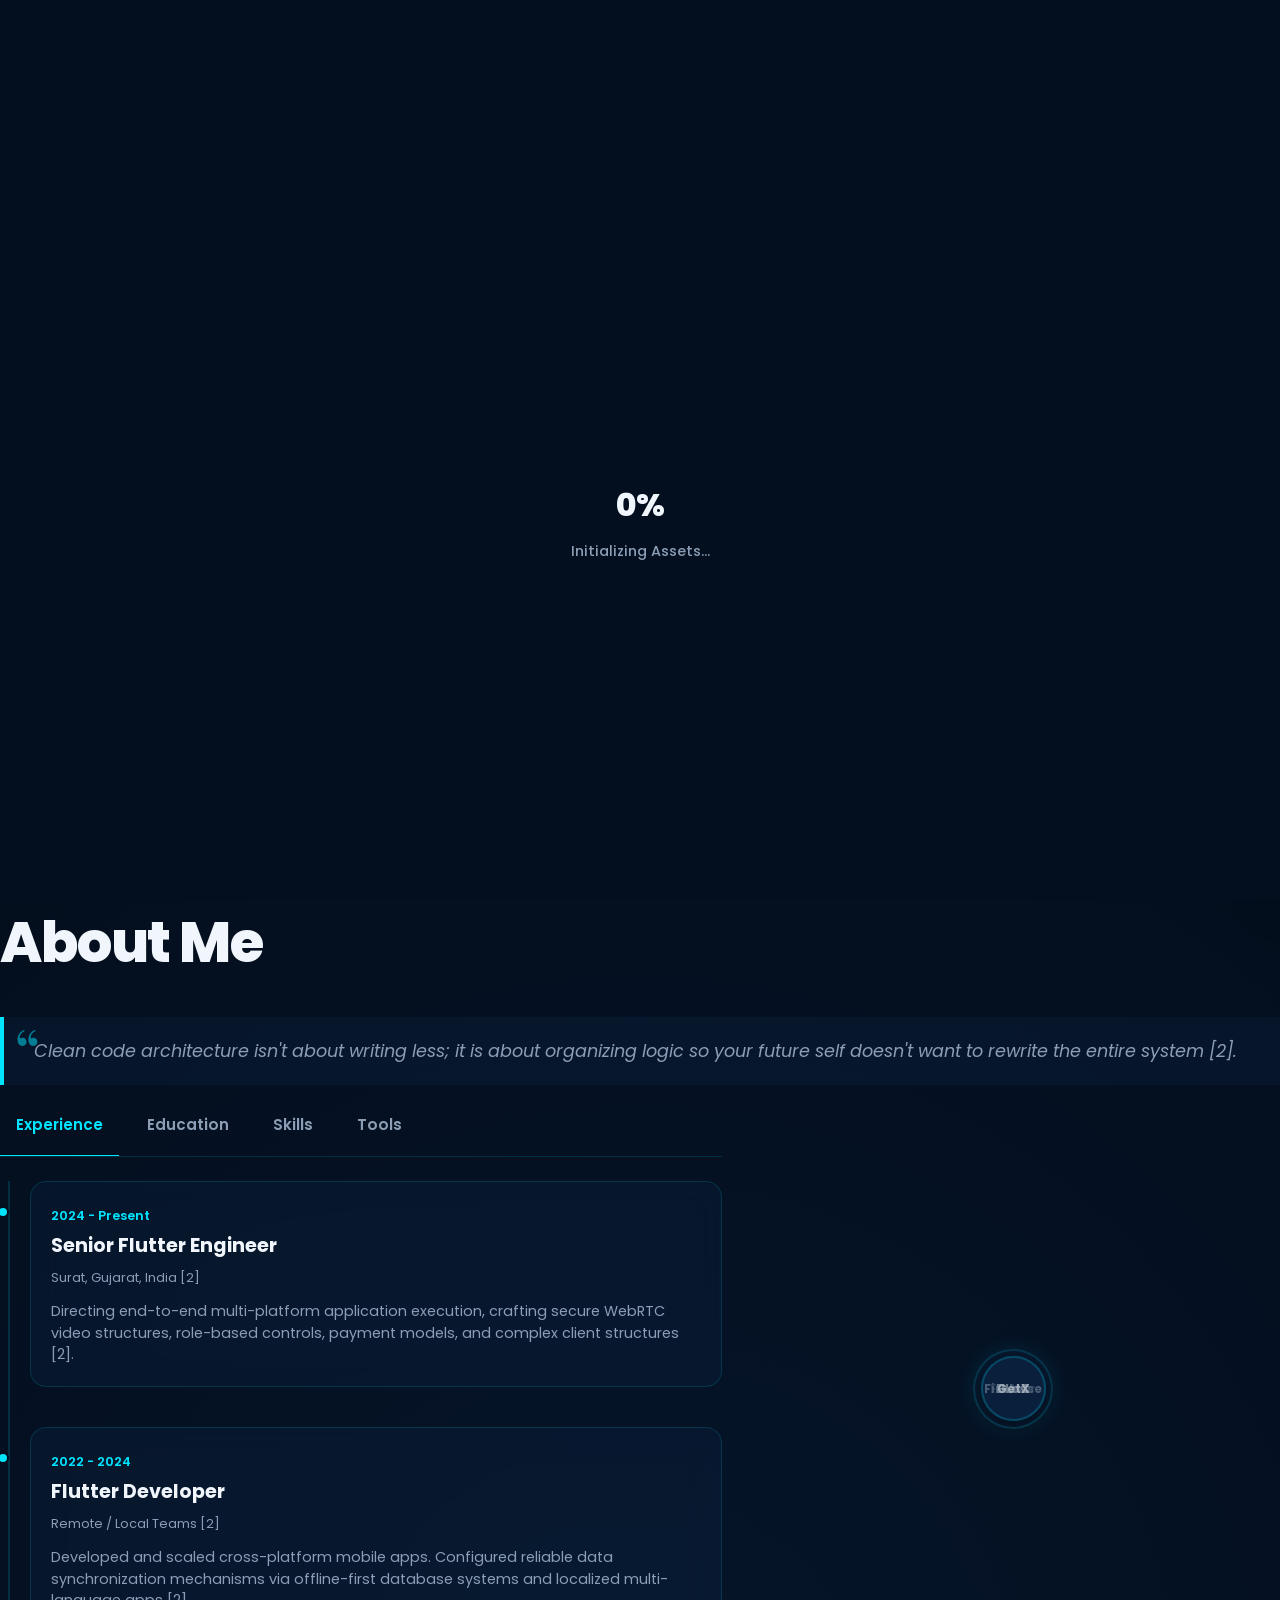
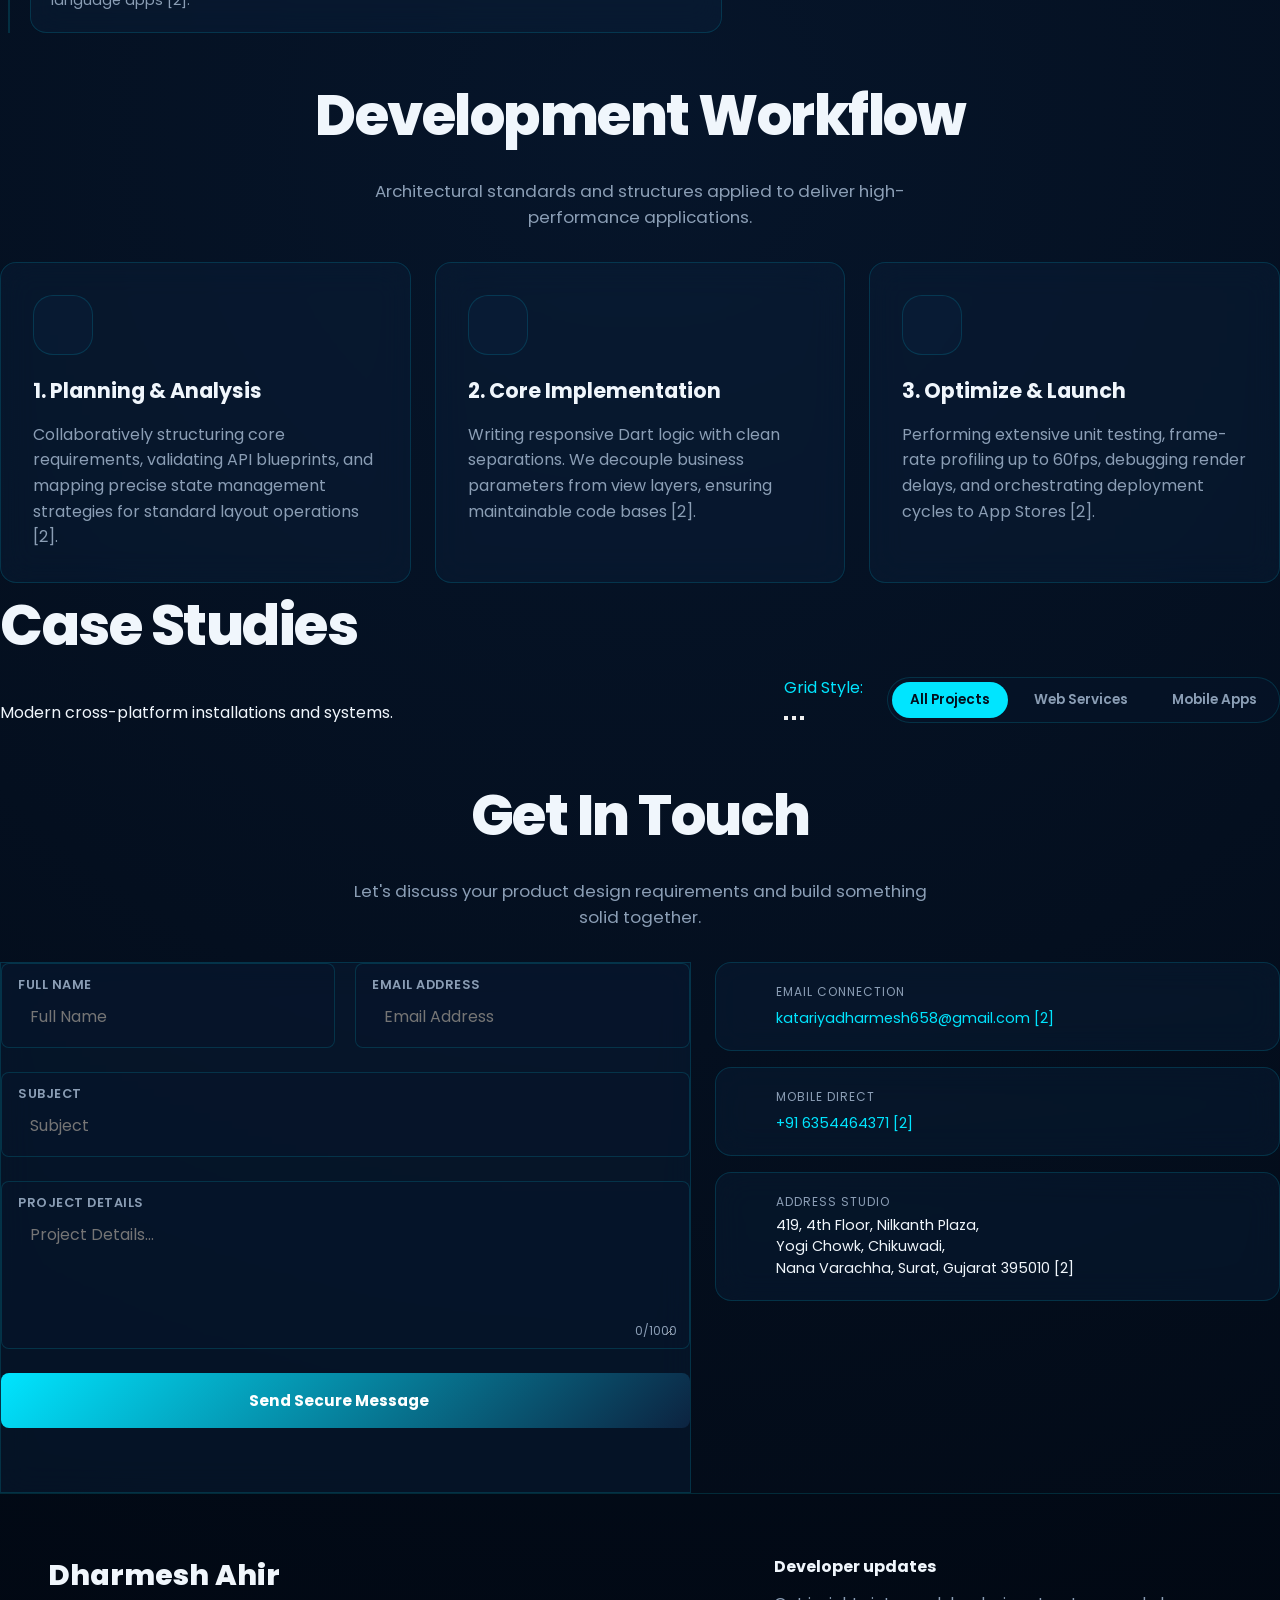
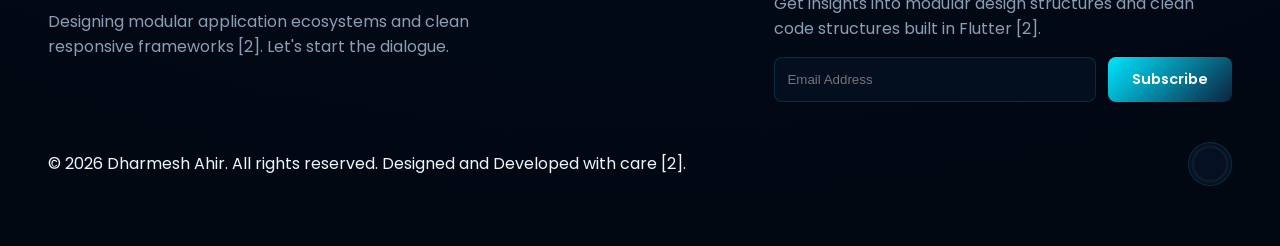
==== commit 0e259da2: "some sissue fixed" ====
--- a/index.html
+++ b/index.html
@@ -15,7 +15,7 @@
   <link rel="manifest" href="manifest.json">
   <meta name="theme-color" content="#030f1e">
 
-  <!-- Typography: Poppins for default/modern + Playfair Display for Editorial -->
+  <!-- Typography -->
   <link rel="preconnect" href="https://fonts.googleapis.com">
   <link rel="preconnect" href="https://fonts.gstatic.com" crossorigin>
   <link href="https://fonts.googleapis.com/css2?family=Poppins:wght@300;400;500;600;700;800&family=Playfair+Display:ital,wght@0,600;0,800;1,400&display=swap" rel="stylesheet">
@@ -41,7 +41,7 @@
   <div id="custom-cursor" class="custom-cursor"></div>
   <div id="cursor-follower" class="cursor-follower"></div>
 
-  <!-- Ambient Light Effect Blobs (Backdrop) -->
+  <!-- Ambient Light Effect Blobs -->
   <div class="ambient-glow-blobs">
     <div class="glow-blob glow-1"></div>
     <div class="glow-blob glow-2"></div>
@@ -64,7 +64,6 @@
   <div id="preloader">
     <div class="preloader-content">
       <div class="svg-loader-wrap">
-        <!-- Self-drawing Flutter bird logo -->
         <svg class="flutter-logo-drawing" viewBox="0 0 100 100" fill="none" xmlns="http://www.w3.org/2000/svg">
           <path class="draw-path p1" d="M 64.26,3 L 34.33,33 L 49.3,47.96 L 79.23,18.03 Z" stroke="var(--accent-color)" stroke-width="2" fill="none" />
           <path class="draw-path p2" d="M 79.23,47.96 L 49.3,77.9 L 34.33,62.93 L 64.26,33 Z" stroke="var(--text-accent)" stroke-width="2" fill="none" />
@@ -126,7 +125,7 @@
           </div>
         </button>
 
-        <!-- Dynamic CV Download Button with celebrations -->
+        <!-- Dynamic CV Download Button -->
         <button id="cv-download-btn" class="btn-primary magnetic">
           <span>Get CV</span>
           <i data-lucide="download"></i>
@@ -169,10 +168,10 @@
     </div>
   </div>
 
-  <!-- WebGL/Three.js Background Interactive Particle System Container -->
+  <!-- WebGL Background Particle System -->
   <div id="three-canvas-container"></div>
 
-  <!-- Side Navigation Dots (Scroll Section Indicator) -->
+  <!-- Side Navigation Dots -->
   <div class="side-navigation-indicator">
     <a href="#hero" class="side-dot active" data-sec="hero" aria-label="Scroll back to top hero home block"></a>
     <a href="#about" class="side-dot" data-sec="about" aria-label="Scroll to experience skill profile segment"></a>
@@ -186,7 +185,6 @@
 
     <!-- 1. HERO SECTION -->
     <section id="hero" class="hero-section">
-      <!-- Mouse Responsive Canvas Overlay -->
       <canvas id="hero-particles-canvas"></canvas>
 
       <div class="hero-grid">
@@ -205,7 +203,7 @@
             <a href="#contact" class="btn-outline large magnetic">Let's Create Together</a>
           </div>
 
-          <!-- Luxury Social Media Buttons with Tooltips and Custom Glow Effects -->
+          <!-- Luxury Social Media Buttons -->
           <div class="social-links-row" id="luxury-social-row">
             <a href="https://github.com/katariyadharmesh" target="_blank" rel="noopener noreferrer" class="social-btn-premium premium-github magnetic" aria-label="GitHub Developer Profile">
               <i data-lucide="github"></i>
@@ -215,11 +213,11 @@
               <i data-lucide="linkedin"></i>
               <span class="social-tooltip">LinkedIn</span>
             </a>
-            <a href="https://twitter.com/dharmesh_ahir" target="_blank" rel="noopener noreferrer" class="social-btn-premium premium-twitter magnetic" aria-label="Twitter X Platform Account">
+            <a href="https://twitter.com/dharmesh_ahir" target="_blank" rel="noopener noreferrer" class="social-btn-premium premium-twitter magnetic" aria-label="Twitter X Account">
               <svg viewBox="0 0 24 24" class="svg-icon-twitter" fill="currentColor" style="width:20px;height:20px;"><path d="M18.244 2.25h3.308l-7.227 8.26 8.502 11.24H16.17l-5.214-6.817L4.99 21.75H1.68l7.73-8.835L1.254 2.25H8.08l4.713 6.231zm-1.161 17.52h1.833L7.084 4.126H5.117z"/></svg>
               <span class="social-tooltip">Twitter / X</span>
             </a>
-            <a href="https://instagram.com/dharmesh_ahir" target="_blank" rel="noopener noreferrer" class="social-btn-premium premium-instagram magnetic" aria-label="Instagram Creator Social Profile">
+            <a href="https://instagram.com/dharmesh_ahir" target="_blank" rel="noopener noreferrer" class="social-btn-premium premium-instagram magnetic" aria-label="Instagram Profile">
               <i data-lucide="instagram"></i>
               <span class="social-tooltip">Instagram</span>
             </a>
@@ -228,7 +226,7 @@
         
         <div class="hero-visual-area">
           <div class="profile-card-glow-wrap">
-            <!-- Rotating code-snippet cards floating behind the image -->
+            <!-- Rotating code-snippet cards -->
             <div class="code-snippet-card cs-1">
               <pre><code><span class="keyword">class</span> <span class="class">Dharmesh</span> <span class="keyword">extends</span> <span class="class">Developer</span> {
   <span class="type">String</span> role = <span class="string">'Flutter Senior'</span>;
@@ -240,10 +238,9 @@
 }</code></pre>
             </div>
 
-            <!-- Profile Frame with animated gradient border (rotating hue) -->
+            <!-- Profile Frame -->
             <div class="profile-card-glow">
               <div class="profile-image-container">
-                <!-- Portrait image using fallback element if missing -->
                 <img src="portrait.jpg" alt="Dharmesh Ahir Profile Portrait" onerror="this.style.display='none'; this.nextElementSibling.style.display='flex';" class="profile-portrait-img">
                 <div class="profile-inner-mesh" style="display: none;">
                   <svg class="flutter-svg-logo" viewBox="0 0 100 100" fill="none" xmlns="http://www.w3.org/2000/svg">
@@ -263,7 +260,7 @@
                 </div>
               </div>
               
-              <!-- Real-time metrics overlays -->
+              <!-- Real-time metrics -->
               <div class="metrics-overlay-card">
                 <i data-lucide="award"></i>
                 <div class="metric-text-wrap">
@@ -283,7 +280,7 @@
         </div>
       </div>
 
-      <!-- Animated Scroll-Down Indicator with Pulse Glow -->
+      <!-- Animated Scroll-Down Indicator -->
       <a href="#about" class="scroll-down-indicator-wrapper" aria-label="Scroll down to details segment section">
         <div class="mouse-glow-scroll">
           <div class="wheel-scroller"></div>
@@ -304,7 +301,6 @@
 
       <div class="about-grid">
         <div class="about-left-side">
-          <!-- Dynamic Skill Tab Switchers -->
           <div class="about-tab-buttons-row">
             <button class="tab-select-btn active" data-tab-target="exp-timeline">Experience</button>
             <button class="tab-select-btn" data-tab-target="edu-timeline">Education</button>
@@ -312,10 +308,8 @@
             <button class="tab-select-btn" data-tab-target="tools-grid">Tools</button>
           </div>
 
-          <!-- Tab Content Sections -->
           <div class="about-tab-panels">
-            
-            <!-- Tab 1: Experience Interactive Timeline -->
+            <!-- Experience Timeline -->
             <div class="tab-panel active" id="exp-timeline">
               <div class="vertical-timeline-container">
                 <div class="timeline-line-filler"></div>
@@ -342,7 +336,7 @@
               </div>
             </div>
 
-            <!-- Tab 2: Education Interactive Timeline -->
+            <!-- Education Timeline -->
             <div class="tab-panel" id="edu-timeline">
               <div class="vertical-timeline-container">
                 <div class="timeline-line-filler"></div>
@@ -359,7 +353,7 @@
               </div>
             </div>
 
-            <!-- Tab 3: Detailed Technical Skills Progress -->
+            <!-- Technical Skills Progress -->
             <div class="tab-panel" id="skills-grid">
               <div class="skills-bars-container">
                 <div class="skill-item">
@@ -381,7 +375,7 @@
               </div>
             </div>
 
-            <!-- Tab 4: Developer Tools Grid -->
+            <!-- Developer Tools Grid -->
             <div class="tab-panel" id="tools-grid">
               <div class="tools-showcase-grid">
                 <div class="tool-chip"><i data-lucide="terminal"></i> Android Studio</div>
@@ -391,17 +385,15 @@
                 <div class="tool-chip"><i data-lucide="cpu"></i> Postman & APIs</div>
               </div>
             </div>
-
           </div>
         </div>
 
         <div class="about-right-side">
-          <!-- slow orbiting tech stack layout -->
           <div class="orbital-sphere-wrapper">
             <div class="center-core-bird">
               <i data-lucide="layers" class="orbital-core-icon"></i>
             </div>
-            <!-- Orbiting Nodes (Coordinates calculated dynamically in app.js) -->
+            <!-- Orbiting Nodes -->
             <div class="orbital-node node-flutter" data-index="0"><span class="orb-lbl">Flutter</span></div>
             <div class="orbital-node node-dart" data-index="1"><span class="orb-lbl">Dart</span></div>
             <div class="orbital-node node-firebase" data-index="2"><span class="orb-lbl">Firebase</span></div>
@@ -437,7 +429,7 @@
       </div>
     </section>
 
-    <!-- 4. PORTFOLIO SHOWCASE SECTION WITH BENTO & MASONRY OPTIONS -->
+    <!-- 4. PORTFOLIO SHOWCASE SECTION WITH BENTO & MASONRY -->
     <section id="portfolio" class="portfolio-section scroll-reveal">
       <div class="portfolio-header">
         <div>
@@ -461,7 +453,6 @@
               <button class="filter-tab-btn" data-filter="web">Web Services</button>
               <button class="filter-tab-btn" data-filter="mobile">Mobile Apps</button>
             </div>
-            <!-- Sliding underline marker -->
             <div class="active-filter-indicator"></div>
           </div>
         </div>
@@ -578,7 +569,6 @@
       
       <div class="footer-bottom">
         <p>&copy; 2026 Dharmesh Ahir. All rights reserved. Designed and Developed with care [2].</p>
-        <!-- Back To Top button with progress loading ring circle -->
         <button id="back-to-top" class="btn-icon back-to-top-progress-wrap magnetic" aria-label="Scroll Back to Top of Page">
           <svg class="progress-circle" width="44" height="44" viewBox="0 0 44 44">
             <circle class="progress-circle-bg" cx="22" cy="22" r="18"></circle>
@@ -609,7 +599,7 @@
     </div>
   </div>
 
-  <!-- SLIDING GLASS PORTFOLIO MODAL (With Outside triggers & Escape binds) -->
+  <!-- UPGRADED SLIDING GLASS PORTFOLIO MODAL -->
   <div id="project-detail-modal" class="project-modal-overlay">
     <div class="project-modal-content">
       <div class="modal-fixed-header">
--- a/css/base.css
+++ b/css/base.css
@@ -1,50 +1,35 @@
 /* ==========================================================================
-   GLOBAL VARIABLES, SCROLLBARS, RESETS AND BASE LAYOUT STRUCTURES
+   GLOBAL VARIABLES, RESETS, LENIS & CUSTOM CURSOR INTERACTS
    ========================================================================== */
 :root {
   --font-primary: 'Poppins', system-ui, -apple-system, sans-serif;
   --font-editorial: 'Playfair Display', Georgia, serif;
-  
   --transition-smooth: 0.6s cubic-bezier(0.16, 1, 0.3, 1);
   --transition-quick: 0.25s ease;
-  
-  --glass-blur: 18px;
+  --glass-blur: 16px;
   --border-radius-sm: 8px;
   --border-radius-md: 16px;
-  --border-radius-lg: 32px;
-  
-  --github-glow: rgba(240, 246, 252, 0.25);
-  --linkedin-glow: rgba(10, 102, 194, 0.45);
-  --twitter-glow: rgba(255, 255, 255, 0.2);
-  --instagram-glow: rgba(225, 48, 108, 0.45);
-  --stackoverflow-glow: rgba(244, 128, 36, 0.45);
-  --medium-glow: rgba(0, 171, 108, 0.45);
-  
-  --gradient-rainbow: linear-gradient(90deg, #00f0ff, #ff007f, #9d00ff, #00f0ff);
-}
-
-/* Lenis smooth scrolling configuration styles */
-html.lenis {
-  height: auto;
-}
-.lenis.lenis-smooth {
-  scroll-behavior: auto !important;
-}
-.lenis.lenis-smooth [data-lenis-prevent] {
-  overscroll-behavior: contain;
+  --border-radius-lg: 28px;
+  --cursor-color: var(--text-accent);
 }
 
 * {
   box-sizing: border-box;
   margin: 0;
   padding: 0;
-  outline: none;
+  user-select: none;
+}
+
+html.lenis, html.lenis body {
+  height: auto;
+}
+.lenis-scrolling {
+  scroll-behavior: auto !important;
 }
 
 html {
+  font-size: 16px;
   overflow-x: hidden;
-  background: var(--primary-color);
-  font-size: 16px;
 }
 
 body {
@@ -54,124 +39,59 @@
   min-height: 100vh;
   position: relative;
   transition: background var(--transition-smooth), color var(--transition-smooth);
-  overflow-x: hidden;
+  cursor: none;
 }
 
-/* Custom Morphing Cursor Elements */
-#custom-cursor {
+/* Morphing Cursor Elements */
+.custom-cursor {
   width: 8px;
   height: 8px;
-  background-color: var(--text-accent);
+  background-color: var(--cursor-color);
   border-radius: 50%;
   position: fixed;
   pointer-events: none;
   z-index: 10000;
   transform: translate3d(-50%, -50%, 0);
-  transition: width 0.3s ease, height 0.3s ease, background-color 0.3s ease;
+  transition: transform 0.1s ease-out, background-color var(--transition-smooth);
 }
-#cursor-follower {
-  width: 32px;
-  height: 32px;
-  border: 1.5px solid var(--text-accent);
+.cursor-follower {
+  width: 36px;
+  height: 36px;
+  border: 1.5px solid var(--cursor-color);
   border-radius: 50%;
   position: fixed;
   pointer-events: none;
   z-index: 9999;
   transform: translate3d(-50%, -50%, 0);
-  transition: width 0.3s ease, height 0.3s ease, border-color 0.3s ease, background-color 0.3s ease;
+  transition: transform 0.15s cubic-bezier(0.25, 1, 0.5, 1), border-color var(--transition-smooth);
+  opacity: 0.65;
 }
 
-/* Morphing States dynamically bound in JS */
-body[data-cursor-state="pointer"] #custom-cursor {
-  width: 12px;
-  height: 12px;
-  background-color: transparent;
+/* Custom Interactive Cursor States */
+body[data-cursor-state="pointer"] .cursor-follower {
+  transform: scale(1.6);
+  border-color: var(--text-accent);
+  background: rgba(var(--accent-rgb, 0, 229, 255), 0.1);
 }
-body[data-cursor-state="pointer"] #cursor-follower {
-  width: 48px;
-  height: 48px;
+body[data-cursor-state="text"] .cursor-follower {
+  transform: scale(0.6) rotate(45deg);
+  border-radius: 2px;
   border-color: var(--text-accent);
-  background-color: rgba(0, 229, 255, 0.08);
-}
-body[data-cursor-state="text"] #custom-cursor {
-  width: 2px;
-  height: 24px;
-  border-radius: 0;
-}
-body[data-cursor-state="text"] #cursor-follower {
-  width: 0px;
-  height: 0px;
-  border-color: transparent;
 }
 
-/* Ambient glow blobs */
-.ambient-glow-blobs {
-  position: fixed;
-  top: 0;
-  left: 0;
-  width: 100%;
-  height: 100%;
-  z-index: -2;
-  overflow: hidden;
-  pointer-events: none;
-}
-.glow-blob {
-  position: absolute;
-  border-radius: 50%;
-  filter: blur(120px);
-  opacity: 0.25;
-  transition: background-color var(--transition-smooth);
-}
-.glow-1 {
-  top: 10%;
-  left: 15%;
-  width: 400px;
-  height: 400px;
-  background: var(--accent-color);
-  animation: floatBlob1 15s infinite alternate ease-in-out;
-}
-.glow-2 {
-  bottom: 20%;
-  right: 10%;
-  width: 500px;
-  height: 500px;
-  background: var(--secondary-color);
-  animation: floatBlob2 18s infinite alternate ease-in-out;
-}
-.glow-3 {
-  top: 50%;
-  left: 50%;
-  width: 350px;
-  height: 350px;
-  background: var(--text-accent);
-  animation: floatBlob1 22s infinite alternate-reverse ease-in-out;
-}
-
-@keyframes floatBlob1 {
-  0% { transform: translate(0, 0) scale(1); }
-  100% { transform: translate(120px, -80px) scale(1.15); }
-}
-@keyframes floatBlob2 {
-  0% { transform: translate(0, 0) scale(1); }
-  100% { transform: translate(-100px, 90px) scale(0.9); }
-}
-
-/* Webwebkit custom scrollbar definitions */
+/* Scrollbars */
 ::-webkit-scrollbar {
   width: 8px;
 }
 ::-webkit-scrollbar-track {
-  background: rgba(0, 0, 0, 0.15);
+  background: rgba(0,0,0,0.15);
 }
 ::-webkit-scrollbar-thumb {
-  background: var(--card-border);
-  border-radius: var(--border-radius-sm);
-}
-::-webkit-scrollbar-thumb:hover {
   background: var(--accent-color);
+  border-radius: 10px;
 }
 
-/* Scroll reading progress bar tracking layer */
+/* Reading Progress Indicator */
 #scroll-progress-container {
   position: fixed;
   top: 0;
@@ -179,62 +99,79 @@
   width: 100%;
   height: 4px;
   background: rgba(255, 255, 255, 0.04);
-  z-index: 1001;
+  z-index: 2005;
 }
 #scroll-progress-bar {
   height: 100%;
   width: 0%;
-  background: var(--gradient-rainbow);
-  background-size: 400% 100%;
-  animation: shimmerGlow 8s linear infinite;
+  background: linear-gradient(90deg, var(--accent-color), var(--text-accent));
 }
 
-@keyframes shimmerGlow {
-  0% { background-position: 0% 50%; }
-  100% { background-position: 400% 50%; }
-}
-
-/* Three.js interactive canvas overlay container */
 #three-canvas-container {
   position: fixed;
   top: 0;
   left: 0;
   width: 100vw;
   height: 100vh;
-  z-index: -3;
+  z-index: -1;
   pointer-events: none;
 }
 
-/* Basic structural parameters of page sections */
-section {
-  position: relative;
-  max-width: 1400px;
-  margin: 0 auto;
-  padding: 120px 48px;
-  min-height: 100vh;
-  display: flex;
-  flex-direction: column;
-  justify-content: center;
+/* Backdrop glow blobs */
+.ambient-glow-blobs {
+  position: fixed;
+  top: 0;
+  left: 0;
+  width: 100vw;
+  height: 100vh;
+  z-index: -2;
+  overflow: hidden;
+  pointer-events: none;
+}
+.glow-blob {
+  position: absolute;
+  width: 40vw;
+  height: 40vw;
+  border-radius: 50%;
+  filter: blur(100px);
+  opacity: 0.15;
+  mix-blend-mode: screen;
+  animation: floatBlobs 20s infinite ease-in-out alternate;
+}
+.glow-1 {
+  background: var(--accent-color);
+  top: -10%;
+  left: -10%;
+}
+.glow-2 {
+  background: var(--secondary-color);
+  bottom: -10%;
+  right: -10%;
+  animation-delay: -5s;
+}
+.glow-3 {
+  background: var(--text-accent);
+  top: 40%;
+  left: 50%;
+  animation-delay: -10s;
 }
 
-/* Keyboard Accessibility indicator fallback defaults */
-*:focus-visible {
-  outline: 2px dashed var(--text-accent);
-  outline-offset: 4px;
+@keyframes floatBlobs {
+  0% { transform: translate(0, 0) scale(1); }
+  50% { transform: translate(5vw, -5vw) scale(1.1); }
+  100% { transform: translate(-5vw, 5vw) scale(0.9); }
 }
 
-/* Reduced animation styles */
 @media (prefers-reduced-motion: reduce) {
-  *, ::before, ::after {
-    animation-delay: -1ms !important;
-    animation-duration: 1ms !important;
-    animation-iteration-count: 1 !important;
-    background-attachment: scroll !important;
-    scroll-behavior: auto !important;
+  * {
+    animation-delay: 0s !important;
+    animation-duration: 0s !important;
     transition-duration: 0s !important;
-    transition-delay: 0s !important;
   }
-  #custom-cursor, #cursor-follower {
+  .cursor-follower, .custom-cursor, .ambient-glow-blobs {
     display: none !important;
   }
+  body {
+    cursor: auto !important;
+  }
 }
--- a/css/themes.css
+++ b/css/themes.css
@@ -15,6 +15,10 @@
   --card-border: rgba(0, 229, 255, 0.15);
   --form-input-bg: rgba(6, 21, 42, 0.5);
   --shadow-color: rgba(0, 229, 255, 0.1);
+  --github-glow: rgba(255, 255, 255, 0.15);
+  --linkedin-glow: rgba(10, 102, 194, 0.3);
+  --twitter-glow: rgba(255, 255, 255, 0.2);
+  --instagram-glow: rgba(225, 48, 108, 0.3);
 }
 [data-theme="ocean"][data-mode="light"] {
   --primary-color: #f4f8fc;
@@ -28,6 +32,10 @@
   --card-border: rgba(2, 136, 209, 0.18);
   --form-input-bg: rgba(255, 255, 255, 0.9);
   --shadow-color: rgba(2, 136, 209, 0.08);
+  --github-glow: rgba(0, 0, 0, 0.1);
+  --linkedin-glow: rgba(10, 102, 194, 0.2);
+  --twitter-glow: rgba(0, 0, 0, 0.1);
+  --instagram-glow: rgba(225, 48, 108, 0.2);
 }
 
 /* 2. Forest Green Theme */
@@ -37,12 +45,16 @@
   --accent-color: #00e676;
   --text-primary: #eefbee;
   --text-secondary: #8da493;
-  --text-accent: #ffd700; /* Rich Gold */
+  --text-accent: #ffd700;
   --bg-gradient: radial-gradient(circle at 50% 50%, #0d2a16 0%, #020703 100%);
   --card-bg: rgba(17, 54, 28, 0.35);
   --card-border: rgba(0, 230, 118, 0.15);
   --form-input-bg: rgba(8, 26, 13, 0.5);
   --shadow-color: rgba(0, 230, 118, 0.1);
+  --github-glow: rgba(255, 255, 255, 0.15);
+  --linkedin-glow: rgba(10, 102, 194, 0.3);
+  --twitter-glow: rgba(255, 255, 255, 0.2);
+  --instagram-glow: rgba(225, 48, 108, 0.3);
 }
 [data-theme="forest"][data-mode="light"] {
   --primary-color: #f3f9f4;
@@ -56,6 +68,10 @@
   --card-border: rgba(46, 125, 50, 0.18);
   --form-input-bg: rgba(255, 255, 255, 0.9);
   --shadow-color: rgba(46, 125, 50, 0.08);
+  --github-glow: rgba(0, 0, 0, 0.1);
+  --linkedin-glow: rgba(10, 102, 194, 0.2);
+  --twitter-glow: rgba(0, 0, 0, 0.1);
+  --instagram-glow: rgba(225, 48, 108, 0.2);
 }
 
 /* 3. Sunset Orange Theme */
@@ -71,6 +87,10 @@
   --card-border: rgba(255, 87, 34, 0.15);
   --form-input-bg: rgba(25, 8, 2, 0.5);
   --shadow-color: rgba(255, 87, 34, 0.1);
+  --github-glow: rgba(255, 255, 255, 0.15);
+  --linkedin-glow: rgba(10, 102, 194, 0.3);
+  --twitter-glow: rgba(255, 255, 255, 0.2);
+  --instagram-glow: rgba(225, 48, 108, 0.3);
 }
 [data-theme="sunset"][data-mode="light"] {
   --primary-color: #fffaf7;
@@ -84,6 +104,10 @@
   --card-border: rgba(244, 81, 30, 0.18);
   --form-input-bg: rgba(255, 255, 255, 0.9);
   --shadow-color: rgba(244, 81, 30, 0.08);
+  --github-glow: rgba(0, 0, 0, 0.1);
+  --linkedin-glow: rgba(10, 102, 194, 0.2);
+  --twitter-glow: rgba(0, 0, 0, 0.1);
+  --instagram-glow: rgba(225, 48, 108, 0.2);
 }
 
 /* 4. Royal Purple Theme */
@@ -99,6 +123,10 @@
   --card-border: rgba(224, 64, 251, 0.15);
   --form-input-bg: rgba(20, 2, 33, 0.5);
   --shadow-color: rgba(224, 64, 251, 0.1);
+  --github-glow: rgba(255, 255, 255, 0.15);
+  --linkedin-glow: rgba(10, 102, 194, 0.3);
+  --twitter-glow: rgba(255, 255, 255, 0.2);
+  --instagram-glow: rgba(225, 48, 108, 0.3);
 }
 [data-theme="purple"][data-mode="light"] {
   --primary-color: #faf5fc;
@@ -112,6 +140,10 @@
   --card-border: rgba(142, 36, 170, 0.18);
   --form-input-bg: rgba(255, 255, 255, 0.9);
   --shadow-color: rgba(142, 36, 170, 0.08);
+  --github-glow: rgba(0, 0, 0, 0.1);
+  --linkedin-glow: rgba(10, 102, 194, 0.2);
+  --twitter-glow: rgba(0, 0, 0, 0.1);
+  --instagram-glow: rgba(225, 48, 108, 0.2);
 }
 
 /* 5. Cyberpunk Neon Theme */
@@ -127,6 +159,10 @@
   --card-border: rgba(255, 0, 127, 0.25);
   --form-input-bg: rgba(15, 0, 21, 0.6);
   --shadow-color: rgba(255, 0, 127, 0.15);
+  --github-glow: rgba(255, 255, 255, 0.15);
+  --linkedin-glow: rgba(10, 102, 194, 0.3);
+  --twitter-glow: rgba(255, 255, 255, 0.2);
+  --instagram-glow: rgba(225, 48, 108, 0.3);
 }
 [data-theme="cyberpunk"][data-mode="light"] {
   --primary-color: #fff0f6;
@@ -140,6 +176,10 @@
   --card-border: rgba(216, 27, 96, 0.18);
   --form-input-bg: rgba(255, 255, 255, 0.9);
   --shadow-color: rgba(216, 27, 96, 0.08);
+  --github-glow: rgba(0, 0, 0, 0.1);
+  --linkedin-glow: rgba(10, 102, 194, 0.2);
+  --twitter-glow: rgba(0, 0, 0, 0.1);
+  --instagram-glow: rgba(225, 48, 108, 0.2);
 }
 
 /* 6. Minimalist Mono Theme */
@@ -155,6 +195,10 @@
   --card-border: rgba(255, 255, 255, 0.1);
   --form-input-bg: rgba(18, 18, 18, 0.5);
   --shadow-color: rgba(255, 255, 255, 0.05);
+  --github-glow: rgba(255, 255, 255, 0.15);
+  --linkedin-glow: rgba(10, 102, 194, 0.3);
+  --twitter-glow: rgba(255, 255, 255, 0.2);
+  --instagram-glow: rgba(225, 48, 108, 0.3);
 }
 [data-theme="mono"][data-mode="light"] {
   --primary-color: #f7f7f7;
@@ -168,4 +212,22 @@
   --card-border: rgba(0, 0, 0, 0.12);
   --form-input-bg: rgba(255, 255, 255, 0.9);
   --shadow-color: rgba(0, 0, 0, 0.04);
+  --github-glow: rgba(0, 0, 0, 0.1);
+  --linkedin-glow: rgba(10, 102, 194, 0.2);
+  --twitter-glow: rgba(0, 0, 0, 0.1);
+  --instagram-glow: rgba(225, 48, 108, 0.2);
+}
+
+/* Dynamic Site Layout Switches */
+[data-site-layout="minimal"] {
+  --font-primary: 'Poppins', sans-serif;
+}
+[data-site-layout="creative"] {
+  --font-primary: 'Poppins', sans-serif;
+}
+[data-site-layout="glass"] {
+  --font-primary: 'Poppins', sans-serif;
+}
+[data-site-layout="editorial"] {
+  --font-primary: var(--font-editorial);
 }
--- a/css/components.css
+++ b/css/components.css
@@ -1,7 +1,3 @@
-/* ==========================================================================
-   INTERACTIVE BUTTONS, MORPHING TOGGLES, TIMELINES, MODALS AND BUBBLES
-   ========================================================================== */
-
 /* 1. BRAND-SPECIFIC LUXURY SOCIAL BUTTONS */
 .social-links-row {
   display: flex;
@@ -33,7 +29,7 @@
   transition: transform 0.4s cubic-bezier(0.175, 0.885, 0.32, 1.275);
 }
 
-/* Animated tooltip overlay sliding up on hover */
+/* Animated tooltip */
 .social-tooltip {
   position: absolute;
   bottom: -40px;
@@ -61,13 +57,13 @@
   transform: translate3d(-50%, 0, 0);
 }
 
-/* Individual Brand Custom Glow Profiles */
+/* Glow Profiles */
 .premium-github:hover { border-color: #f0f6fc; box-shadow: 0 0 15px var(--github-glow); }
 .premium-linkedin:hover { border-color: #0a66c2; box-shadow: 0 0 15px var(--linkedin-glow); color: #0a66c2; }
 .premium-twitter:hover { border-color: #ffffff; box-shadow: 0 0 15px var(--twitter-glow); }
 .premium-instagram:hover { border-color: #e1306c; box-shadow: 0 0 15px var(--instagram-glow); color: #e1306c; }
 
-/* 2. CORE AUDIO PANEL CONTROLS */
+/* 2. AUDIO PANEL CONTROLS */
 .audio-panel {
   position: fixed;
   bottom: 32px;
@@ -194,7 +190,7 @@
   color: var(--text-accent);
 }
 
-/* Animated Sun/Moon Toggle Layout Switch Container */
+/* Animated Sun/Moon Toggle */
 .icon-morph-container {
   position: relative;
   width: 20px;
@@ -296,7 +292,7 @@
   display: block;
 }
 
-/* Skill bar metrics */
+/* Skill bars */
 .skills-bars-container {
   display: flex;
   flex-direction: column;
@@ -344,7 +340,7 @@
   gap: 8px;
 }
 
-/* 7. SECURE CONTACT FORM SHELL - RESTYLED FOR PERFECT STABILIZATION */
+/* 7. SECURE CONTACT FORM SHELL */
 .contact-form-premium {
   display: flex;
   flex-direction: column;
@@ -406,7 +402,7 @@
   width: 100%;
 }
 
-/* Textarea tweaks */
+/* Textarea details */
 .textarea-premium .input-wrapper {
   align-items: flex-start;
 }
@@ -422,7 +418,7 @@
   color: var(--text-secondary);
 }
 
-/* Secure submit button loader styling */
+/* Secure submit button loading */
 .btn-primary-premium {
   position: relative;
   background: linear-gradient(135deg, var(--accent-color), var(--secondary-color));
@@ -551,7 +547,7 @@
   white-space: pre-wrap;
 }
 
-/* 9. PROGRESS BACK TO TOP BUTTON RING */
+/* 9. PROGRESS BACK TO TOP BUTTON */
 .back-to-top-progress-wrap {
   position: relative;
   width: 44px;
@@ -569,7 +565,7 @@
   fill: none;
   stroke: var(--text-accent);
   stroke-width: 3;
-  stroke-dasharray: 113.1; /* 2 * PI * 18 */
+  stroke-dasharray: 113.1;
   stroke-dashoffset: 113.1;
   transition: stroke-dashoffset 0.1s linear;
 }
@@ -582,7 +578,7 @@
   height: 16px;
 }
 
-/* 10. PREMIUM COMPRESSED PRESETS DRAWER */
+/* 10. COLOR SWITCH DRAWER */
 .theme-drawer {
   position: fixed;
   right: -320px;
@@ -631,7 +627,7 @@
   transform: scale(1.02);
 }
 
-/* 11. AI COMPANION BUBBLE & CHAT */
+/* 11. AI COMPANION BUBBLE */
 .ai-bubble {
   position: fixed;
   bottom: 32px;
@@ -712,15 +708,10 @@
   font-family: var(--font-primary);
 }
 
-
-
-/* Add these missing styles at the end of components.css */
-
-/* Filter underline indicator positioning */
+/* UI Structure indicators */
 .filter-tabs-container {
   position: relative;
 }
-
 .active-filter-indicator {
   position: absolute;
   bottom: -4px;
@@ -729,8 +720,6 @@
   transition: left 0.3s ease, width 0.3s ease;
   border-radius: 2px;
 }
-
-/* Proj badge styling */
 .proj-badge {
   display: inline-block;
   font-size: 0.7rem;
@@ -740,28 +729,23 @@
   color: var(--text-accent);
   margin-bottom: 8px;
 }
-
-/* Hero badge animated */
 .badge-animated {
   display: inline-block;
   padding: 6px 14px;
   background: var(--card-bg);
   border: 1px solid var(--card-border);
-  border-radius: 30px;
+  border-radius: 50px;
   font-size: 0.8rem;
   font-weight: 500;
   margin-bottom: 24px;
   backdrop-filter: blur(4px);
 }
-
-/* Hero title and lead */
 .hero-title {
   font-size: clamp(2.5rem, 5vw, 4rem);
   font-weight: 800;
   line-height: 1.2;
   margin-bottom: 24px;
 }
-
 .hero-lead {
   color: var(--text-secondary);
   font-size: 1.05rem;
@@ -769,38 +753,32 @@
   max-width: 550px;
   margin-bottom: 32px;
 }
-
 .hero-ctas {
   display: flex;
   gap: 16px;
   flex-wrap: wrap;
   margin-bottom: 32px;
 }
-
 .btn-primary.large, .btn-outline.large {
   padding: 14px 32px;
   font-size: 1rem;
 }
-
 .text-accent {
   color: var(--text-accent);
 }
-
 .typewriter-container {
   display: inline-block;
 }
-
 .cursor-blink {
   animation: blink 1s step-end infinite;
   color: var(--text-accent);
 }
-
 @keyframes blink {
   0%, 100% { opacity: 1; }
   50% { opacity: 0; }
 }
 
-/* Profile card glow */
+/* Interactive Card glows */
 .profile-card-glow {
   position: relative;
   border-radius: 30px;
@@ -809,12 +787,10 @@
   border: 1px solid var(--card-border);
   animation: borderGlow 3s ease infinite;
 }
-
 @keyframes borderGlow {
   0%, 100% { box-shadow: 0 0 5px var(--shadow-color); }
   50% { box-shadow: 0 0 20px var(--text-accent); }
 }
-
 .profile-image-container {
   position: relative;
   width: 280px;
@@ -823,13 +799,11 @@
   overflow: hidden;
   background: linear-gradient(135deg, var(--primary-color), var(--secondary-color));
 }
-
 .profile-portrait-img {
   width: 100%;
   height: 100%;
   object-fit: cover;
 }
-
 .profile-inner-mesh {
   width: 100%;
   height: 100%;
@@ -837,12 +811,10 @@
   align-items: center;
   justify-content: center;
 }
-
 .flutter-svg-logo {
   width: 80px;
   height: 80px;
 }
-
 .metrics-overlay-card {
   position: absolute;
   background: var(--card-bg);
@@ -855,35 +827,30 @@
   gap: 12px;
   z-index: 5;
 }
-
 .metrics-overlay-card:first-child {
   top: -20px;
   right: -20px;
 }
-
 .bottom-right-metric {
   bottom: -20px;
   left: -20px;
 }
-
 .metric-num {
   font-size: 1.5rem;
   font-weight: 800;
   color: var(--text-accent);
 }
-
 .metric-lbl {
   font-size: 0.7rem;
   color: var(--text-secondary);
 }
-
 .metric-text-wrap {
   display: flex;
   flex-direction: column;
   align-items: center;
 }
 
-/* Scroll down indicator */
+/* Scroll wrapper indicator */
 .scroll-down-indicator-wrapper {
   position: absolute;
   bottom: 40px;
@@ -896,7 +863,6 @@
   text-decoration: none;
   z-index: 10;
 }
-
 .mouse-glow-scroll {
   width: 30px;
   height: 50px;
@@ -904,7 +870,6 @@
   border-radius: 20px;
   position: relative;
 }
-
 .wheel-scroller {
   width: 4px;
   height: 10px;
@@ -916,20 +881,18 @@
   border-radius: 2px;
   animation: scrollWheel 1.5s ease infinite;
 }
-
 @keyframes scrollWheel {
   0% { opacity: 1; transform: translateX(-50%) translateY(0); }
   80% { opacity: 0; transform: translateX(-50%) translateY(20px); }
   100% { opacity: 0; transform: translateX(-50%) translateY(0); }
 }
-
 .scroll-ind-text {
   font-size: 0.7rem;
   color: var(--text-secondary);
   letter-spacing: 1px;
 }
 
-/* Quote styling */
+/* Quote configurations */
 .about-quote-container {
   position: relative;
   padding: 20px 30px;
@@ -937,7 +900,6 @@
   border-left: 4px solid var(--text-accent);
   margin: 20px 0;
 }
-
 .pull-quote-mark {
   font-size: 4rem;
   font-family: var(--font-editorial);
@@ -947,7 +909,6 @@
   top: -10px;
   left: 10px;
 }
-
 .about-quote-text {
   font-size: 1.1rem;
   line-height: 1.6;
@@ -955,12 +916,11 @@
   color: var(--text-secondary);
 }
 
-/* Timeline styles */
+/* Timelines structure */
 .vertical-timeline-container {
   position: relative;
   padding-left: 30px;
 }
-
 .timeline-line-filler {
   position: absolute;
   left: 8px;
@@ -969,7 +929,6 @@
   width: 2px;
   background: var(--card-border);
 }
-
 .timeline-node-card {
   position: relative;
   margin-bottom: 40px;
@@ -978,7 +937,6 @@
   border: 1px solid var(--card-border);
   border-radius: var(--border-radius-md);
 }
-
 .node-bullet {
   position: absolute;
   left: -34px;
@@ -989,24 +947,20 @@
   border-radius: 50%;
   border: 2px solid var(--primary-color);
 }
-
 .node-date {
   font-size: 0.8rem;
   color: var(--text-accent);
   font-weight: 600;
 }
-
 .node-title {
   font-size: 1.2rem;
   font-weight: 700;
   margin: 4px 0;
 }
-
 .node-sub {
   font-size: 0.8rem;
   color: var(--text-secondary);
 }
-
 .node-desc {
   margin-top: 12px;
   font-size: 0.9rem;
@@ -1014,7 +968,7 @@
   line-height: 1.5;
 }
 
-/* Service icon box */
+/* Service step elements */
 .service-icon-box {
   width: 60px;
   height: 60px;
@@ -1026,13 +980,11 @@
   justify-content: center;
   margin-bottom: 20px;
 }
-
 .service-icon-box i {
   width: 28px;
   height: 28px;
   color: var(--text-accent);
 }
-
 .service-card {
   padding: 32px;
   background: var(--card-bg);
@@ -1040,18 +992,16 @@
   border-radius: var(--border-radius-md);
   transition: all 0.3s ease;
 }
-
 .service-card h3 {
   font-size: 1.3rem;
   margin-bottom: 16px;
 }
-
 .service-card p {
   color: var(--text-secondary);
   line-height: 1.6;
 }
 
-/* Contact info cards */
+/* Info segments */
 .info-card {
   display: flex;
   align-items: flex-start;
@@ -1062,13 +1012,11 @@
   border-radius: var(--border-radius-md);
   margin-bottom: 16px;
 }
-
 .info-card i {
   width: 24px;
   height: 24px;
   color: var(--text-accent);
 }
-
 .card-title {
   font-size: 0.75rem;
   text-transform: uppercase;
@@ -1076,46 +1024,38 @@
   color: var(--text-secondary);
   margin-bottom: 4px;
 }
-
 .card-val {
   font-size: 0.9rem;
   color: var(--text-primary);
 }
-
 .card-link {
   text-decoration: none;
   color: var(--text-accent);
 }
-
 .card-link:hover {
   text-decoration: underline;
 }
-
 .address-multiline {
   line-height: 1.5;
 }
 
-/* Form feedback */
+/* Form details */
 .form-feedback {
   margin-top: 16px;
   padding: 12px;
   border-radius: var(--border-radius-sm);
   font-size: 0.85rem;
 }
-
 .form-feedback.success {
   background: rgba(0, 255, 0, 0.1);
   border: 1px solid #00ff00;
   color: #00ff00;
 }
-
 .form-feedback.error {
   background: rgba(255, 0, 0, 0.1);
   border: 1px solid #ff0000;
   color: #ff0000;
 }
-
-/* Form group row */
 .form-group-row {
   display: grid;
   grid-template-columns: 1fr 1fr;
@@ -1127,4 +1067,4 @@
     grid-template-columns: 1fr;
     gap: 16px;
   }
-}+}
--- a/css/layouts.css
+++ b/css/layouts.css
@@ -1,6 +1,3 @@
-/* ==========================================================================
-   NAVIGATION, CORE GRIDS AND THE 4 SWITCHABLE VIEW LAYOUTS
-   ========================================================================== */
 
 /* 1. SECTIONS HEADER LOGIC */
 .section-title {
@@ -8,12 +5,21 @@
   font-weight: 800;
   margin-bottom: 32px;
   letter-spacing: -1.5px;
+  text-align: left;
 }
 .section-subtitle {
   color: var(--text-secondary);
   font-size: 1.05rem;
   max-width: 600px;
-  margin: 0 auto;
+  text-align: left;
+  margin-top: -12px;
+  margin-bottom: 32px;
+}
+.text-center-wrapper .section-title,
+.text-center-wrapper .section-subtitle {
+  text-align: center;
+  margin-left: auto;
+  margin-right: auto;
 }
 
 /* Header standard navigation setup */
@@ -70,7 +76,7 @@
   gap: 16px;
 }
 
-/* Dropdown layout switcher panel */
+/* Dropdown switcher */
 .layout-toggle-wrapper {
   position: relative;
 }
@@ -135,15 +141,11 @@
   flex-wrap: wrap;
 }
 
-
-/* Replace the filter-tabs-container section with this */
-
 .filter-tabs-container {
   position: relative;
   display: flex;
   flex-direction: column;
 }
-
 .filter-tabs {
   display: flex;
   gap: 8px;
@@ -153,7 +155,6 @@
   background: var(--form-input-bg);
   position: relative;
 }
-
 .filter-tab-btn {
   background: transparent;
   border: none;
@@ -168,12 +169,10 @@
   position: relative;
   z-index: 2;
 }
-
 .filter-tab-btn.active {
   color: var(--primary-color);
   background: var(--text-accent);
 }
-
 .active-filter-indicator {
   position: absolute;
   bottom: 4px;
@@ -278,7 +277,7 @@
 }
 
 /* --------------------------------------------------------------------------
-   LAYOUT 2: CREATIVE AGENCY STYLE OVERRIDES (Asymmetrical overlaps & skew)
+   LAYOUT 2: CREATIVE AGENCY STYLE OVERRIDES
    -------------------------------------------------------------------------- */
 [data-site-layout="creative"] .hero-grid {
   display: grid;
@@ -302,7 +301,6 @@
   transform: skewY(2deg);
 }
 
-/* Adapt standard header navigation to vertical sidebar navigation */
 @media (min-width: 1024px) {
   [data-site-layout="creative"] #site-header {
     width: 280px;
@@ -339,7 +337,7 @@
 }
 
 /* --------------------------------------------------------------------------
-   LAYOUT 3: GLASSMORPHISM TECH (Frosted sheet bento structural format)
+   LAYOUT 3: GLASSMORPHISM TECH (Frosted grid framework)
    -------------------------------------------------------------------------- */
 [data-site-layout="glass"] .about-grid,
 [data-site-layout="glass"] .services-grid,
@@ -357,7 +355,7 @@
   -webkit-backdrop-filter: blur(var(--glass-blur));
 }
 
-/* Bento grid configuration */
+/* Bento portfolio construction */
 [data-site-layout="glass"] #portfolio-grid {
   display: grid;
   grid-template-columns: repeat(auto-fit, minmax(320px, 1fr));
@@ -365,7 +363,7 @@
 }
 
 /* --------------------------------------------------------------------------
-   LAYOUT 4: EDITORIAL MAGAZINE STYLE OVERRIDES (Traditional print style layout)
+   LAYOUT 4: EDITORIAL MAGAZINE STYLE OVERRIDES (Typography Focus)
    -------------------------------------------------------------------------- */
 [data-site-layout="editorial"] {
   --font-primary: var(--font-editorial);
@@ -422,7 +420,7 @@
   gap: 48px;
 }
 
-/* Portfolio switch configurations styles */
+/* Portfolio layout configurations */
 .portfolio-container.layout-grid {
   display: grid;
   grid-template-columns: repeat(auto-fit, minmax(340px, 1fr));
@@ -438,7 +436,7 @@
   padding: 24px;
 }
 
-/* List/split row logic */
+/* Split structures */
 .portfolio-container.layout-split {
   display: flex;
   flex-direction: column;
@@ -456,7 +454,7 @@
   padding: 24px;
 }
 
-/* Carousel layout rules */
+/* Carousel layout structure */
 .portfolio-container.layout-carousel {
   display: flex;
   overflow-x: auto;
@@ -498,7 +496,7 @@
 .hamburger.active span:nth-child(2) { opacity: 0; }
 .hamburger.active span:nth-child(3) { transform: translateY(-8px) rotate(-45deg); }
 
-/* Mobile Overlay Panel Navigation */
+/* Mobile navigation overlay */
 #mobile-nav-overlay {
   position: fixed;
   top: 0;
@@ -582,7 +580,7 @@
   gap: 20px;
 }
 
-/* Media Queries */
+/* Media Breakpoints */
 @media (max-width: 1024px) {
   .hero-grid, .about-grid, .contact-grid {
     grid-template-columns: 1fr;
@@ -611,7 +609,7 @@
   }
 }
 
-/* Interactive custom orbital alignment styling */
+/* Orbital elements coordinates */
 .orbital-sphere-wrapper {
   position: relative;
   width: 320px;
@@ -659,7 +657,7 @@
   pointer-events: none;
 }
 
-/* Particle Canvas Placement Correction */
+/* Mouse responsive canvas layers */
 #hero-particles-canvas {
   position: absolute;
   top: 0;
@@ -674,7 +672,7 @@
   z-index: 2;
 }
 
-/* Background Ripple Overlay burst style */
+/* Theme morphing background ripples */
 .theme-ripple-overlay {
   position: fixed;
   width: 30px;
@@ -685,3 +683,303 @@
   transform: translate(-50%, -50%) scale(0);
   z-index: 9999;
 }
+
+/* Section elements visual details */
+.hero-section {
+  min-height: 100vh;
+  display: flex;
+  align-items: center;
+  position: relative;
+  overflow: hidden;
+}
+.hero-badge {
+  display: inline-block;
+  padding: 6px 14px;
+  background: var(--card-bg);
+  border: 1px solid var(--card-border);
+  border-radius: 50px;
+  font-size: 0.8rem;
+  margin-bottom: 24px;
+}
+.hero-title {
+  font-size: clamp(2.5rem, 6vw, 4.5rem);
+  font-weight: 800;
+  line-height: 1.2;
+  margin-bottom: 24px;
+}
+.hero-highlight {
+  background: linear-gradient(135deg, var(--text-accent), var(--accent-color));
+  -webkit-background-clip: text;
+  background-clip: text;
+  color: transparent;
+}
+.hero-description {
+  font-size: 1.1rem;
+  color: var(--text-secondary);
+  max-width: 550px;
+  margin-bottom: 32px;
+  line-height: 1.6;
+}
+.name-highlight {
+  color: var(--text-accent);
+  font-weight: 600;
+}
+.hero-buttons {
+  display: flex;
+  gap: 16px;
+  margin-bottom: 32px;
+  flex-wrap: wrap;
+}
+.social-row {
+  display: flex;
+  gap: 16px;
+}
+.social-link {
+  width: 44px;
+  height: 44px;
+  border-radius: 50%;
+  background: var(--card-bg);
+  border: 1px solid var(--card-border);
+  display: flex;
+  align-items: center;
+  justify-content: center;
+  color: var(--text-secondary);
+  transition: all 0.3s ease;
+}
+.social-link:hover {
+  border-color: var(--text-accent);
+  color: var(--text-accent);
+  transform: translateY(-3px);
+}
+.hero-visual {
+  position: relative;
+  display: flex;
+  justify-content: center;
+}
+.profile-ring {
+  width: 320px;
+  height: 320px;
+  border-radius: 50%;
+  background: linear-gradient(135deg, var(--accent-color), var(--secondary-color));
+  display: flex;
+  align-items: center;
+  justify-content: center;
+  animation: pulse-ring 2s ease infinite;
+}
+@keyframes pulse-ring {
+  0%, 100% { box-shadow: 0 0 0 0 rgba(0, 229, 255, 0.4); }
+  50% { box-shadow: 0 0 0 20px rgba(0, 229, 255, 0); }
+}
+.profile-inner {
+  width: 280px;
+  height: 280px;
+  border-radius: 50%;
+  background: var(--primary-color);
+  display: flex;
+  align-items: center;
+  justify-content: center;
+}
+.profile-inner i {
+  width: 100px;
+  height: 100px;
+  color: var(--text-accent);
+}
+.floating-card {
+  position: absolute;
+  background: var(--card-bg);
+  backdrop-filter: blur(10px);
+  border: 1px solid var(--card-border);
+  border-radius: 16px;
+  padding: 16px;
+}
+.code-card {
+  top: 20px;
+  right: 20px;
+  font-family: monospace;
+  font-size: 0.8rem;
+}
+.quote-block {
+  background: var(--card-bg);
+  border-left: 4px solid var(--text-accent);
+  padding: 24px;
+  border-radius: 16px;
+  margin-bottom: 32px;
+}
+.quote-icon {
+  width: 32px;
+  height: 32px;
+  color: var(--text-accent);
+  margin-bottom: 16px;
+}
+.quote-block p {
+  font-style: italic;
+  font-size: 1rem;
+  line-height: 1.6;
+  color: var(--text-secondary);
+}
+.info-tabs {
+  display: flex;
+  gap: 8px;
+  border-bottom: 2px solid var(--card-border);
+  margin-bottom: 24px;
+}
+.tab-btn {
+  background: transparent;
+  border: none;
+  padding: 12px 24px;
+  font-size: 0.9rem;
+  font-weight: 600;
+  color: var(--text-secondary);
+  cursor: pointer;
+  transition: all 0.3s ease;
+}
+.tab-btn.active {
+  color: var(--text-accent);
+  border-bottom: 2px solid var(--text-accent);
+  margin-bottom: -2px;
+}
+.tab-content {
+  display: none;
+}
+.tab-content.active {
+  display: block;
+}
+.timeline-item {
+  margin-bottom: 28px;
+}
+.timeline-year {
+  font-size: 0.8rem;
+  color: var(--text-accent);
+  font-weight: 600;
+  display: block;
+  margin-bottom: 6px;
+}
+.timeline-item h4 {
+  font-size: 1.1rem;
+  margin-bottom: 8px;
+}
+.timeline-item p {
+  color: var(--text-secondary);
+  font-size: 0.9rem;
+  line-height: 1.5;
+}
+.skills-grid-small {
+  display: flex;
+  flex-wrap: wrap;
+  gap: 12px;
+}
+.skill-tag {
+  padding: 8px 18px;
+  background: var(--card-bg);
+  border: 1px solid var(--card-border);
+  border-radius: 30px;
+  font-size: 0.85rem;
+  font-weight: 500;
+}
+.about-stats {
+  display: grid;
+  grid-template-columns: repeat(3, 1fr);
+  gap: 20px;
+}
+.stat-card {
+  background: var(--card-bg);
+  border: 1px solid var(--card-border);
+  border-radius: 20px;
+  padding: 24px;
+  text-align: center;
+}
+.stat-number {
+  font-size: 2rem;
+  font-weight: 800;
+  color: var(--text-accent);
+  display: block;
+  margin-bottom: 8px;
+}
+.stat-label {
+  font-size: 0.85rem;
+  color: var(--text-secondary);
+}
+.process-steps {
+  display: grid;
+  grid-template-columns: repeat(auto-fit, minmax(280px, 1fr));
+  gap: 30px;
+  margin-top: 20px;
+}
+.step-card {
+  background: var(--card-bg);
+  border: 1px solid var(--card-border);
+  border-radius: 24px;
+  padding: 32px;
+  text-align: center;
+  transition: all 0.3s ease;
+}
+.step-card:hover {
+  transform: translateY(-8px);
+  border-color: var(--text-accent);
+}
+.step-number {
+  font-size: 3rem;
+  font-weight: 800;
+  color: var(--text-accent);
+  opacity: 0.3;
+  margin-bottom: 16px;
+}
+.step-icon {
+  width: 64px;
+  height: 64px;
+  background: rgba(0, 229, 255, 0.1);
+  border-radius: 20px;
+  display: flex;
+  align-items: center;
+  justify-content: center;
+  margin: 0 auto 20px;
+}
+.step-icon i {
+  width: 32px;
+  height: 32px;
+  color: var(--text-accent);
+}
+.step-card h3 {
+  font-size: 1.3rem;
+  margin-bottom: 16px;
+}
+.step-card p {
+  color: var(--text-secondary);
+  line-height: 1.6;
+}
+.contact-wrapper {
+  display: grid;
+  grid-template-columns: 1.2fr 0.8fr;
+  gap: 40px;
+}
+
+@media (max-width: 992px) {
+  .contact-wrapper {
+    grid-template-columns: 1fr;
+  }
+  .about-stats {
+    margin-top: 40px;
+  }
+}
+@media (max-width: 768px) {
+  .hero-grid {
+    grid-template-columns: 1fr;
+    text-align: center;
+  }
+  .hero-description {
+    margin-left: auto;
+    margin-right: auto;
+  }
+  .hero-buttons {
+    justify-content: center;
+  }
+  .social-row {
+    justify-content: center;
+  }
+  .about-grid {
+    grid-template-columns: 1fr;
+  }
+  .process-steps {
+    grid-template-columns: 1fr;
+  }
+}
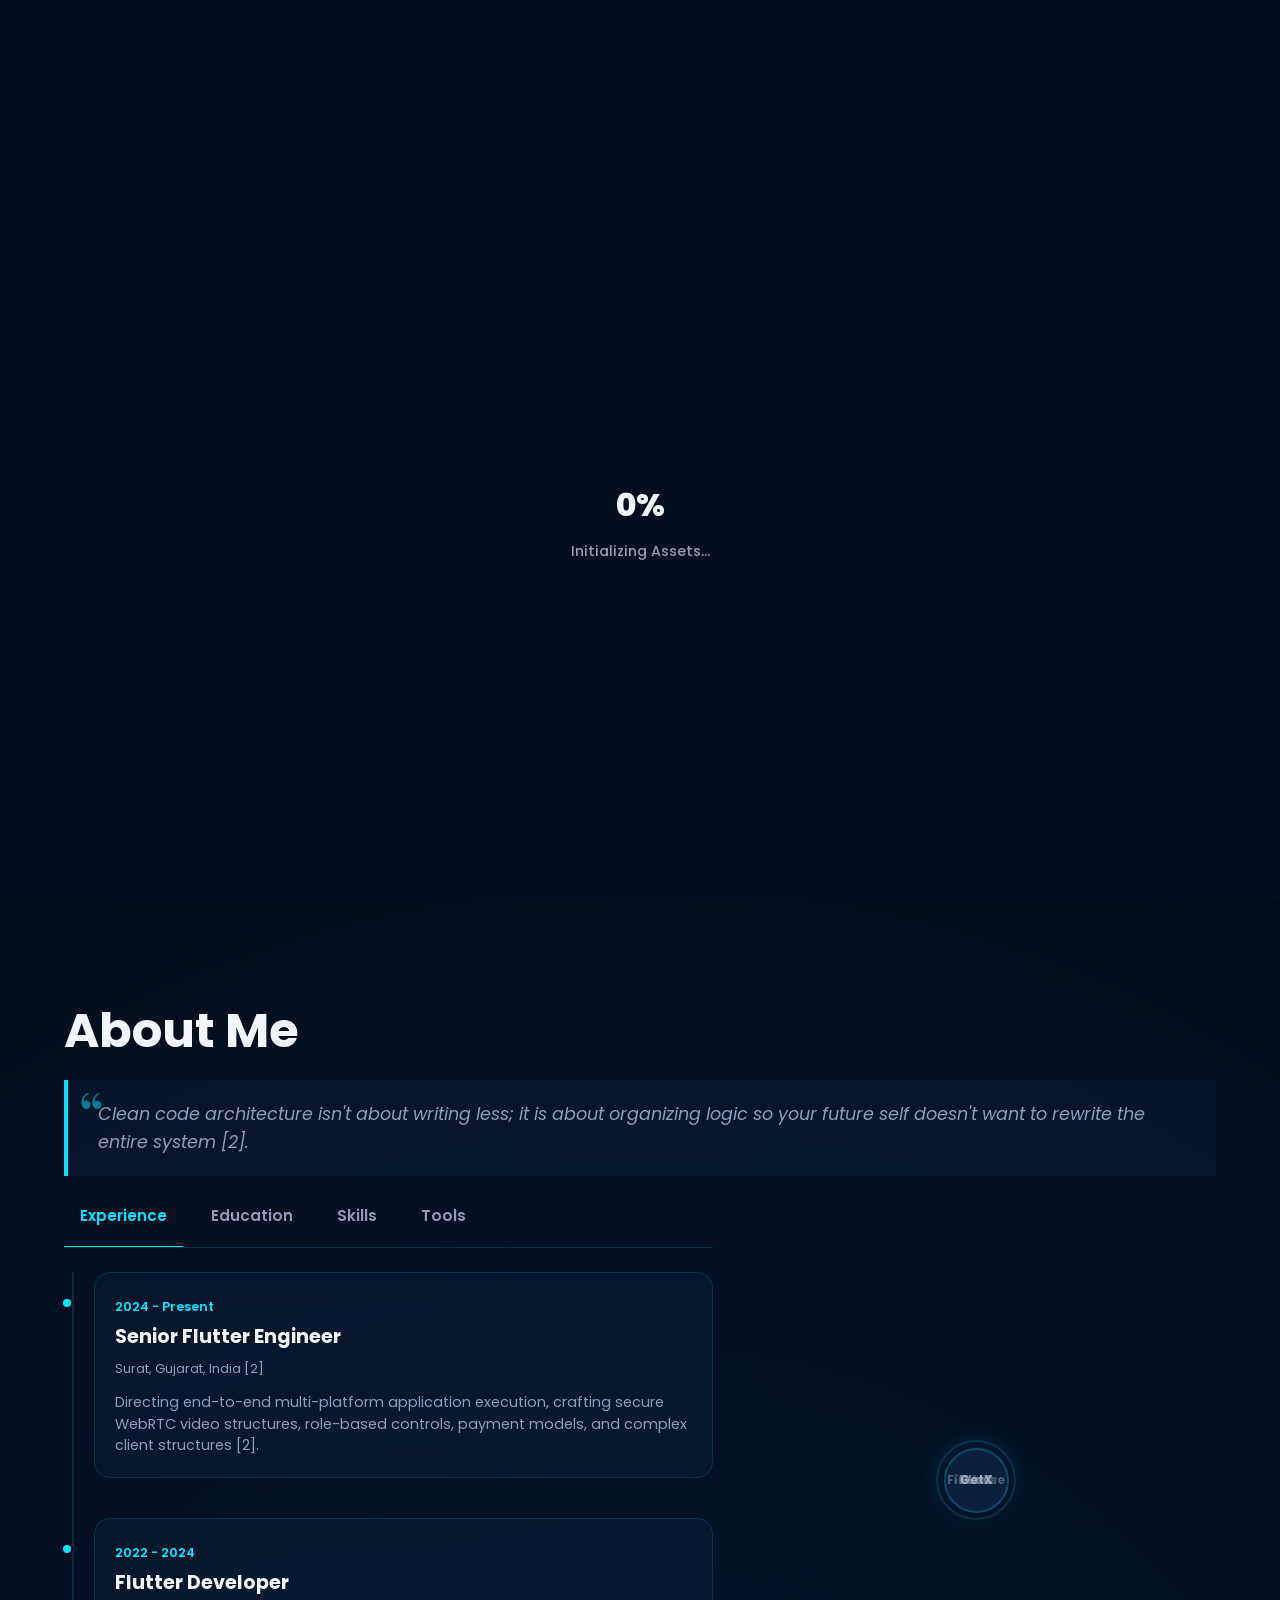
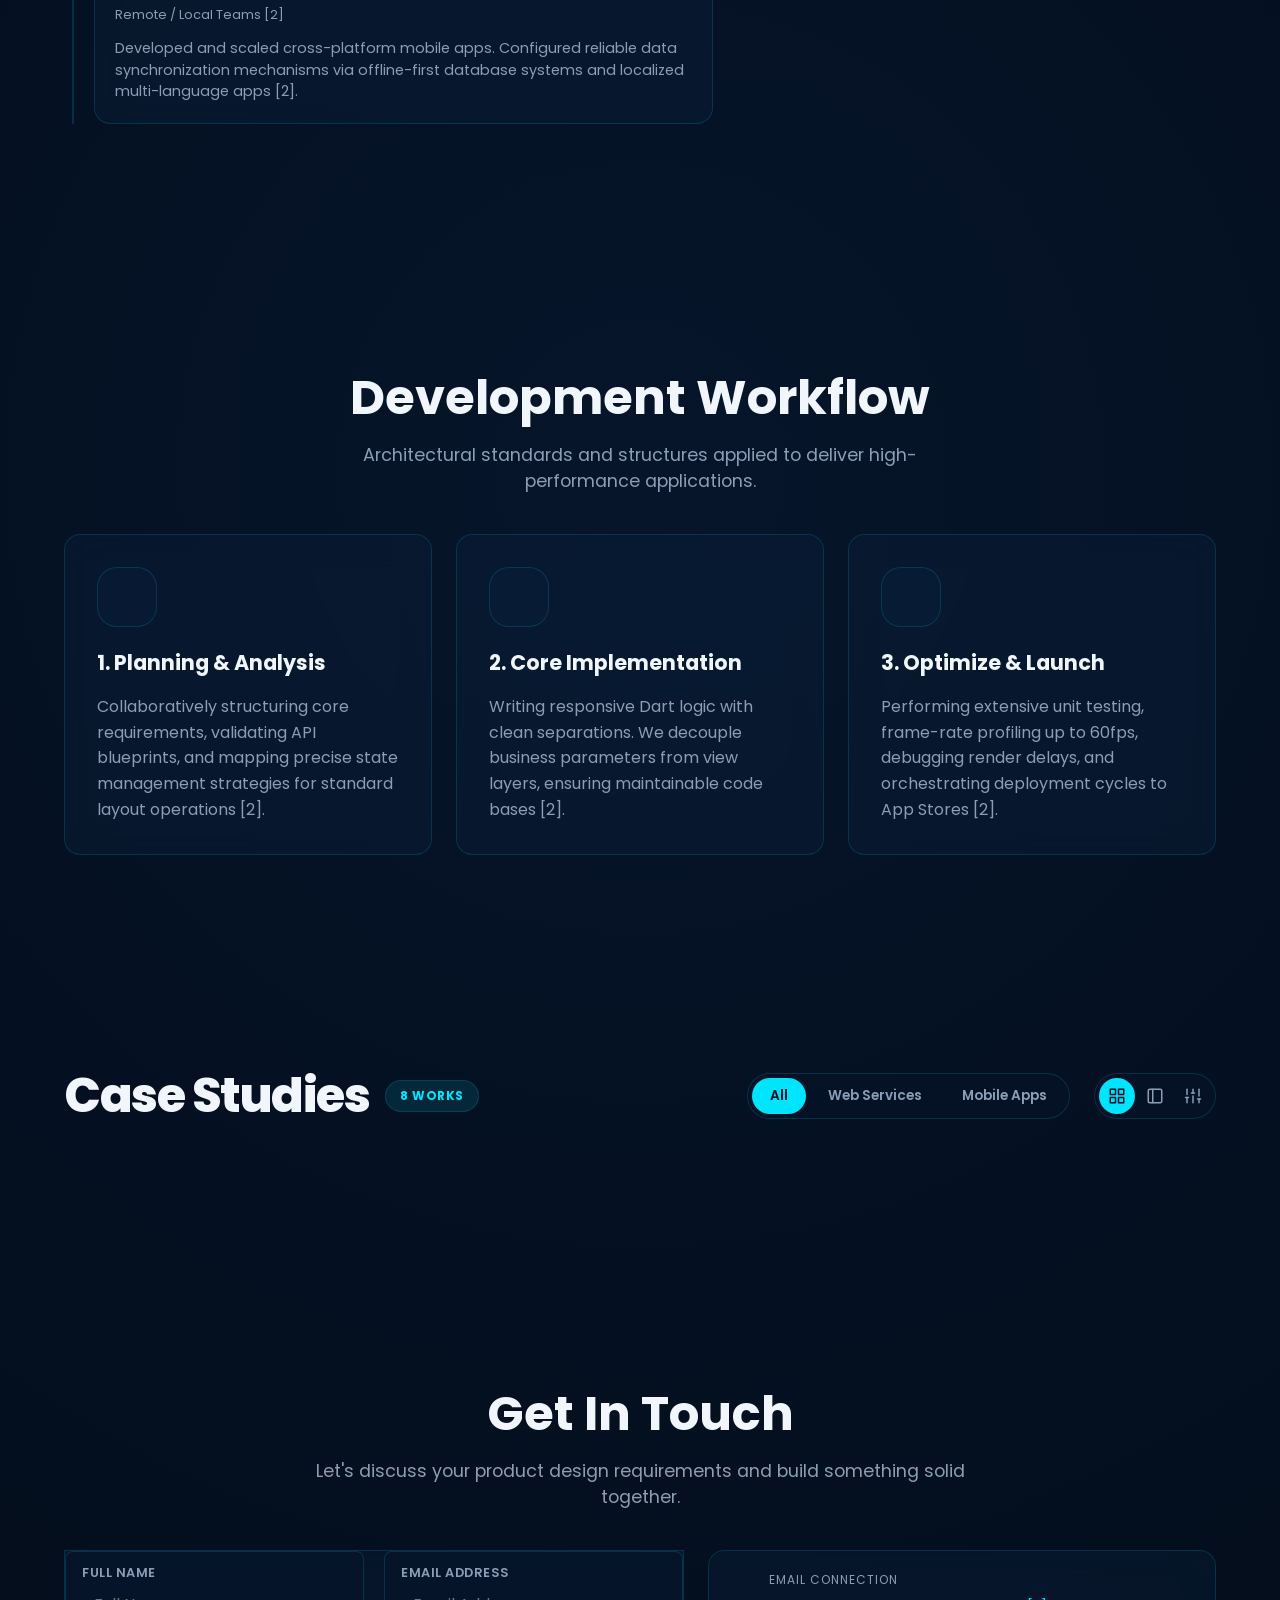
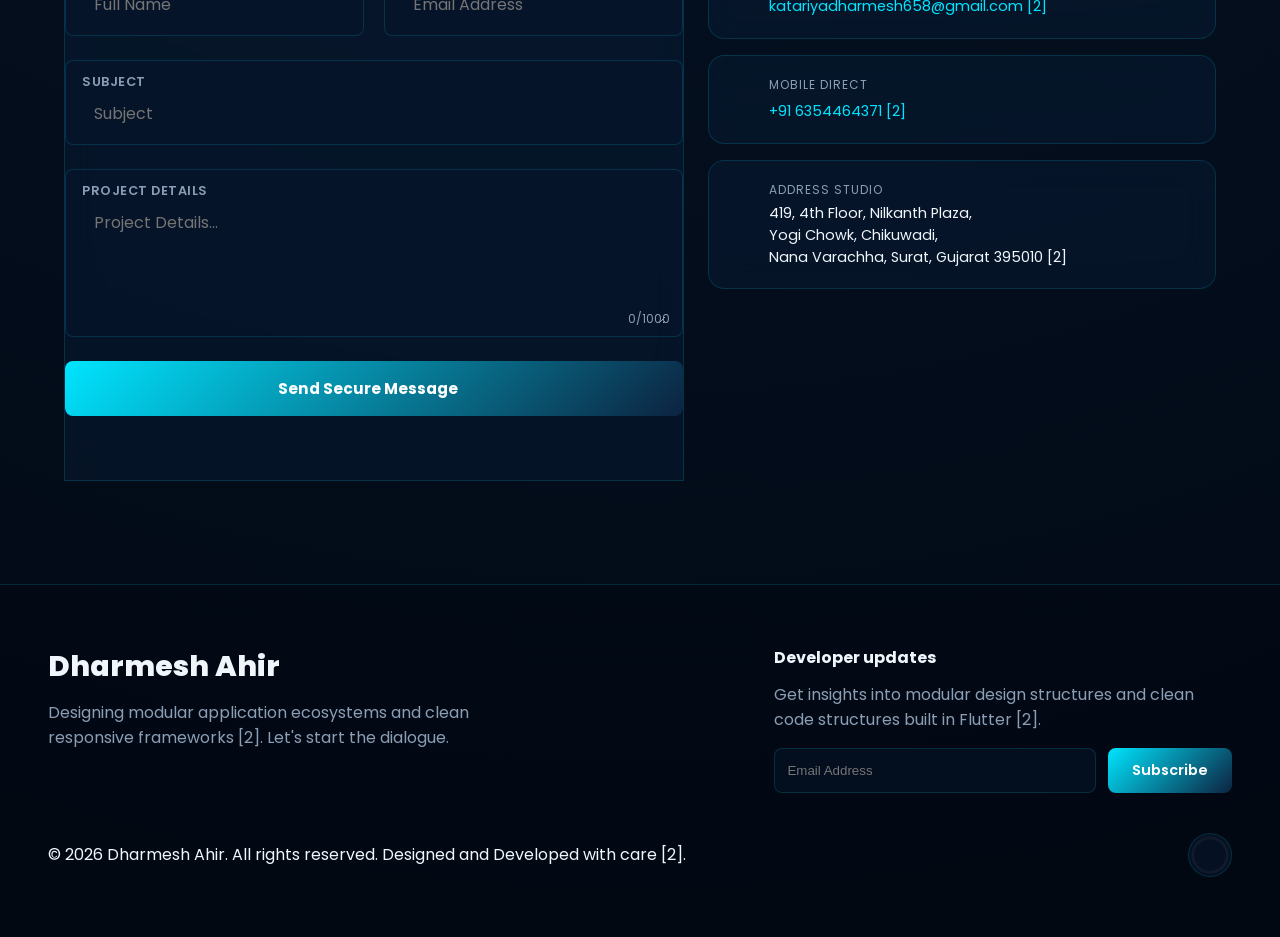
==== commit 7abc9b7f: "fixed issue" ====
--- a/index.html
+++ b/index.html
@@ -204,24 +204,46 @@
           </div>
 
           <!-- Luxury Social Media Buttons -->
-          <div class="social-links-row" id="luxury-social-row">
-            <a href="https://github.com/katariyadharmesh" target="_blank" rel="noopener noreferrer" class="social-btn-premium premium-github magnetic" aria-label="GitHub Developer Profile">
-              <i data-lucide="github"></i>
-              <span class="social-tooltip">GitHub</span>
-            </a>
-            <a href="https://linkedin.com/in/dharmesh-ahir" target="_blank" rel="noopener noreferrer" class="social-btn-premium premium-linkedin magnetic" aria-label="LinkedIn Developer Profile">
-              <i data-lucide="linkedin"></i>
-              <span class="social-tooltip">LinkedIn</span>
-            </a>
-            <a href="https://twitter.com/dharmesh_ahir" target="_blank" rel="noopener noreferrer" class="social-btn-premium premium-twitter magnetic" aria-label="Twitter X Account">
-              <svg viewBox="0 0 24 24" class="svg-icon-twitter" fill="currentColor" style="width:20px;height:20px;"><path d="M18.244 2.25h3.308l-7.227 8.26 8.502 11.24H16.17l-5.214-6.817L4.99 21.75H1.68l7.73-8.835L1.254 2.25H8.08l4.713 6.231zm-1.161 17.52h1.833L7.084 4.126H5.117z"/></svg>
-              <span class="social-tooltip">Twitter / X</span>
-            </a>
-            <a href="https://instagram.com/dharmesh_ahir" target="_blank" rel="noopener noreferrer" class="social-btn-premium premium-instagram magnetic" aria-label="Instagram Profile">
-              <i data-lucide="instagram"></i>
-              <span class="social-tooltip">Instagram</span>
-            </a>
-          </div>
+        <!-- LUXURY UNIFIED SOCIAL MEDIA BUTTONS -->
+<div class="social-links-row" id="luxury-social-row">
+  <!-- GitHub -->
+  <a href="https://github.com/katariyadharmesh" target="_blank" rel="noopener noreferrer" class="social-btn-premium premium-github magnetic" aria-label="GitHub Developer Profile">
+    <svg viewBox="0 0 24 24" fill="none" stroke="currentColor" stroke-width="2" stroke-linecap="round" stroke-linejoin="round" class="svg-social-icon">
+      <path d="M15 22v-4a4.8 4.8 0 0 0-1-3.5c3 0 6-2 6-5.5.08-1.25-.27-2.48-1-3.5.28-1.15.28-2.35 0-3.5 0 0-1 0-3 1.5-2.64-.5-5.36-.5-8 0C6 2 5 2 5 2c-.3 1.15-.3 2.35 0 3.5A5.403 5.403 0 0 0 4 9c0 3.5 3 5.5 6 5.5-.39.49-.68 1.05-.85 1.65-.17.6-.22 1.23-.15 1.85v4"></path>
+      <path d="M9 18c-4.51 2-5-2-7-2"></path>
+    </svg>
+    <span class="social-tooltip">GitHub</span>
+  </a>
+
+  <!-- LinkedIn -->
+  <a href="https://linkedin.com/in/dharmesh-ahir" target="_blank" rel="noopener noreferrer" class="social-btn-premium premium-linkedin magnetic" aria-label="LinkedIn Developer Profile">
+    <svg viewBox="0 0 24 24" fill="none" stroke="currentColor" stroke-width="2" stroke-linecap="round" stroke-linejoin="round" class="svg-social-icon">
+      <path d="M16 8a6 6 0 0 1 6 6v7h-4v-7a2 2 0 0 0-2-2 2 2 0 0 0-2 2v7h-4v-7a6 6 0 0 1 6-6z"></path>
+      <rect x="2" y="9" width="4" height="12"></rect>
+      <circle cx="4" cy="4" r="2"></circle>
+    </svg>
+    <span class="social-tooltip">LinkedIn</span>
+  </a>
+
+  <!-- Twitter / X -->
+  <a href="https://twitter.com/dharmesh_ahir" target="_blank" rel="noopener noreferrer" class="social-btn-premium premium-twitter magnetic" aria-label="Twitter X Platform Account">
+    <svg viewBox="0 0 24 24" fill="none" stroke="currentColor" stroke-width="2" stroke-linecap="round" stroke-linejoin="round" class="svg-social-icon">
+      <path d="M4 4l11.733 16h4.267l-11.733 -16z"></path>
+      <path d="M4 20l6.768 -6.768m2.46 -2.46l6.772 -6.772"></path>
+    </svg>
+    <span class="social-tooltip">Twitter / X</span>
+  </a>
+
+  <!-- Instagram -->
+  <a href="https://instagram.com/dharmesh_ahir" target="_blank" rel="noopener noreferrer" class="social-btn-premium premium-instagram magnetic" aria-label="Instagram Profile">
+    <svg viewBox="0 0 24 24" fill="none" stroke="currentColor" stroke-width="2" stroke-linecap="round" stroke-linejoin="round" class="svg-social-icon">
+      <rect x="2" y="2" width="20" height="20" rx="5" ry="5"></rect>
+      <path d="M16 11.37A4 4 0 1 1 12.63 8 4 4 0 0 1 16 11.37z"></path>
+      <line x1="17.5" y1="6.5" x2="17.51" y2="6.5"></line>
+    </svg>
+    <span class="social-tooltip">Instagram</span>
+  </a>
+</div>
         </div>
         
         <div class="hero-visual-area">
@@ -431,32 +453,42 @@
 
     <!-- 4. PORTFOLIO SHOWCASE SECTION WITH BENTO & MASONRY -->
     <section id="portfolio" class="portfolio-section scroll-reveal">
-      <div class="portfolio-header">
-        <div>
-          <h2 class="section-title">Case Studies</h2>
-          <p class="portfolio-subtitle">Modern cross-platform installations and systems.</p>
-        </div>
-        
-        <div class="portfolio-controls">
-          <div class="layout-selector-wrap">
-            <span class="layout-lbl text-accent">Grid Style:</span>
-            <div class="layout-btn-group">
-              <button class="layout-btn active magnetic" data-layout-val="grid" aria-label="Modern Card Grid View Mode"><i data-lucide="grid"></i></button>
-              <button class="layout-btn magnetic" data-layout-val="split" aria-label="Split List Interactive Row View Mode"><i data-lucide="columns"></i></button>
-              <button class="layout-btn magnetic" data-layout-val="carousel" aria-label="Horizontal Strip Scroller Carousel View Mode"><i data-lucide="sliders-horizontal"></i></button>
-            </div>
-          </div>
-          
-          <div class="filter-tabs-container">
-            <div class="filter-tabs">
-              <button class="filter-tab-btn active" data-filter="all">All Projects</button>
-              <button class="filter-tab-btn" data-filter="web">Web Services</button>
-              <button class="filter-tab-btn" data-filter="mobile">Mobile Apps</button>
-            </div>
-            <div class="active-filter-indicator"></div>
-          </div>
-        </div>
-      </div>
+    
+
+      <!-- PREMIUM SAME-ROW CASE STUDIES HEADER -->
+<div class="portfolio-header-premium">
+  <div class="portfolio-title-side">
+    <h2 class="section-title-premium">Case Studies</h2>
+    <span class="portfolio-count-badge">8 Works</span>
+  </div>
+  
+  <div class="portfolio-controls-side">
+    <!-- Category Filters -->
+    <div class="filter-tabs-container-premium">
+      <div class="filter-tabs-premium">
+        <button class="filter-tab-btn active" data-filter="all">All</button>
+        <button class="filter-tab-btn" data-filter="web">Web Services</button>
+        <button class="filter-tab-btn" data-filter="mobile">Mobile Apps</button>
+      </div>
+      <div class="active-filter-indicator"></div>
+    </div>
+
+    <!-- Layout Switcher Toggles -->
+    <div class="layout-selector-wrap-premium">
+      <div class="layout-btn-group-premium">
+        <button class="layout-btn active magnetic" data-layout-val="grid" aria-label="Modern Card Grid View Mode">
+          <svg viewBox="0 0 24 24" fill="none" stroke="currentColor" stroke-width="2" stroke-linecap="round" stroke-linejoin="round" class="svg-layout-icon"><rect x="3" y="3" width="7" height="7"></rect><rect x="14" y="3" width="7" height="7"></rect><rect x="14" y="14" width="7" height="7"></rect><rect x="3" y="14" width="7" height="7"></rect></svg>
+        </button>
+        <button class="layout-btn magnetic" data-layout-val="split" aria-label="Split List Interactive Row View Mode">
+          <svg viewBox="0 0 24 24" fill="none" stroke="currentColor" stroke-width="2" stroke-linecap="round" stroke-linejoin="round" class="svg-layout-icon"><rect x="3" y="3" width="18" height="18" rx="2" ry="2"></rect><line x1="9" y1="3" x2="9" y2="21"></line></svg>
+        </button>
+        <button class="layout-btn magnetic" data-layout-val="carousel" aria-label="Horizontal Strip Scroller Carousel View Mode">
+          <svg viewBox="0 0 24 24" fill="none" stroke="currentColor" stroke-width="2" stroke-linecap="round" stroke-linejoin="round" class="svg-layout-icon"><line x1="4" y1="21" x2="4" y2="14"></line><line x1="4" y1="10" x2="4" y2="3"></line><line x1="12" y1="21" x2="12" y2="12"></line><line x1="12" y1="8" x2="12" y2="3"></line><line x1="20" y1="21" x2="20" y2="16"></line><line x1="20" y1="12" x2="20" y2="3"></line><line x1="2" y1="14" x2="6" y2="14"></line><line x1="10" y1="8" x2="14" y2="8"></line><line x1="18" y1="16" x2="22" y2="16"></line></svg>
+        </button>
+      </div>
+    </div>
+  </div>
+</div>
 
       <!-- Core Portfolio Container -->
       <div class="portfolio-container layout-grid" id="portfolio-grid"></div>
--- a/css/layouts.css
+++ b/css/layouts.css
@@ -1,25 +1,50 @@
-
-/* 1. SECTIONS HEADER LOGIC */
+/* ==========================================================================
+   FIX: CONSTANT HORIZONTAL PADDING & SECTION STABILIZATION
+   ========================================================================== */
+section {
+  width: 100% !important;
+  max-width: 1400px !important;
+  margin: 0 auto !important;
+  padding: clamp(80px, 8vw, 140px) clamp(24px, 5vw, 64px) !important;
+  box-sizing: border-box !important;
+  display: flex !important;
+  flex-direction: column !important;
+  justify-content: center !important;
+  overflow: hidden !important;
+}
+
+.hero-grid, .about-grid, .services-grid, .contact-grid {
+  width: 100% !important;
+  max-width: 100% !important;
+  box-sizing: border-box !important;
+}
+
+/* Adjust Section Titles & Subtitles Alignment */
 .section-title {
-  font-size: clamp(2.2rem, 5vw, 3.5rem);
-  font-weight: 800;
-  margin-bottom: 32px;
-  letter-spacing: -1.5px;
-  text-align: left;
-}
+  font-size: clamp(2rem, 5vw, 3rem) !important;
+  line-height: 1.2 !important;
+  margin-bottom: 16px !important;
+  text-align: left !important;
+}
+
 .section-subtitle {
-  color: var(--text-secondary);
-  font-size: 1.05rem;
-  max-width: 600px;
-  text-align: left;
-  margin-top: -12px;
-  margin-bottom: 32px;
-}
+  font-size: clamp(0.95rem, 2vw, 1.1rem) !important;
+  color: var(--text-secondary) !important;
+  text-align: left !important;
+  margin-bottom: 40px !important;
+  max-width: 650px !important;
+}
+
+.text-center-wrapper {
+  text-align: center !important;
+  width: 100% !important;
+}
+
 .text-center-wrapper .section-title,
 .text-center-wrapper .section-subtitle {
-  text-align: center;
-  margin-left: auto;
-  margin-right: auto;
+  text-align: center !important;
+  margin-left: auto !important;
+  margin-right: auto !important;
 }
 
 /* Header standard navigation setup */
@@ -125,20 +150,130 @@
   color: var(--text-accent);
 }
 
-/* 2. CORE DYNAMIC PORTFOLIO LAYOUT TYPES */
-.portfolio-header {
-  display: flex;
-  justify-content: space-between;
-  align-items: flex-end;
-  margin-bottom: 48px;
-  flex-wrap: wrap;
-  gap: 24px;
-}
-.portfolio-controls {
-  display: flex;
-  align-items: center;
-  gap: 24px;
-  flex-wrap: wrap;
+
+/* ==========================================================================
+   FIX: SAME-ROW ALIGNED PREMIUM HEADER & CONTROL PATTERNS
+   ========================================================================== */
+.portfolio-header-premium {
+  display: flex !important;
+  justify-content: space-between !important;
+  align-items: center !important;
+  width: 100% !important;
+  margin-bottom: 48px !important;
+  gap: 24px !important;
+  flex-wrap: wrap !important;
+}
+
+.portfolio-title-side {
+  display: flex !important;
+  align-items: center !important;
+  gap: 16px !important;
+}
+
+.section-title-premium {
+  font-size: clamp(2rem, 4.5vw, 3rem) !important;
+  font-weight: 800 !important;
+  letter-spacing: -1.5px !important;
+  margin: 0 !important;
+  color: var(--text-primary);
+}
+
+.portfolio-count-badge {
+  font-size: 0.75rem !important;
+  font-weight: 700 !important;
+  color: var(--text-accent) !important;
+  background: rgba(var(--accent-rgb, 0, 229, 255), 0.1) !important;
+  border: 1px solid var(--card-border) !important;
+  padding: 6px 14px !important;
+  border-radius: 30px !important;
+  text-transform: uppercase !important;
+  letter-spacing: 0.5px !important;
+}
+
+.portfolio-controls-side {
+  display: flex !important;
+  align-items: center !important;
+  gap: 24px !important;
+  flex-wrap: wrap !important;
+}
+
+/* Layout Button SVG Tweaks */
+.svg-layout-icon {
+  width: 18px !important;
+  height: 18px !important;
+  stroke-width: 2 !important;
+}
+
+.svg-social-icon {
+  width: 20px !important;
+  height: 20px !important;
+}
+
+/* Category Filter Layout adjustments */
+.filter-tabs-container-premium {
+  position: relative !important;
+}
+
+.filter-tabs-premium {
+  display: flex !important;
+  gap: 4px !important;
+  background: var(--form-input-bg) !important;
+  border: 1px solid var(--card-border) !important;
+  padding: 4px !important;
+  border-radius: 30px !important;
+}
+
+.layout-btn-group-premium {
+  display: flex !important;
+  background: var(--form-input-bg) !important;
+  border: 1px solid var(--card-border) !important;
+  padding: 4px !important;
+  border-radius: 30px !important;
+  gap: 2px !important;
+}
+
+.layout-btn-group-premium .layout-btn {
+  width: 36px !important;
+  height: 36px !important;
+  border-radius: 50% !important;
+  border: none !important;
+  background: transparent !important;
+  color: var(--text-secondary) !important;
+  display: flex !important;
+  align-items: center !important;
+  justify-content: center !important;
+  cursor: pointer !important;
+  transition: all 0.3s ease !important;
+}
+
+.layout-btn-group-premium .layout-btn.active,
+.layout-btn-group-premium .layout-btn:hover {
+  background: var(--text-accent) !important;
+  color: var(--primary-color) !important;
+}
+
+/* Responsive adjustment for clean single row breaks */
+@media (max-width: 900px) {
+  .portfolio-header-premium {
+    flex-direction: column !important;
+    align-items: flex-start !important;
+  }
+  .portfolio-controls-side {
+    width: 100% !important;
+    justify-content: space-between !important;
+  }
+}
+
+@media (max-width: 580px) {
+  .portfolio-controls-side {
+    flex-direction: column !important;
+    align-items: flex-start !important;
+    gap: 16px !important;
+  }
+  .filter-tabs-premium, 
+  .layout-btn-group-premium {
+    width: 100% !important;
+  }
 }
 
 .filter-tabs-container {
